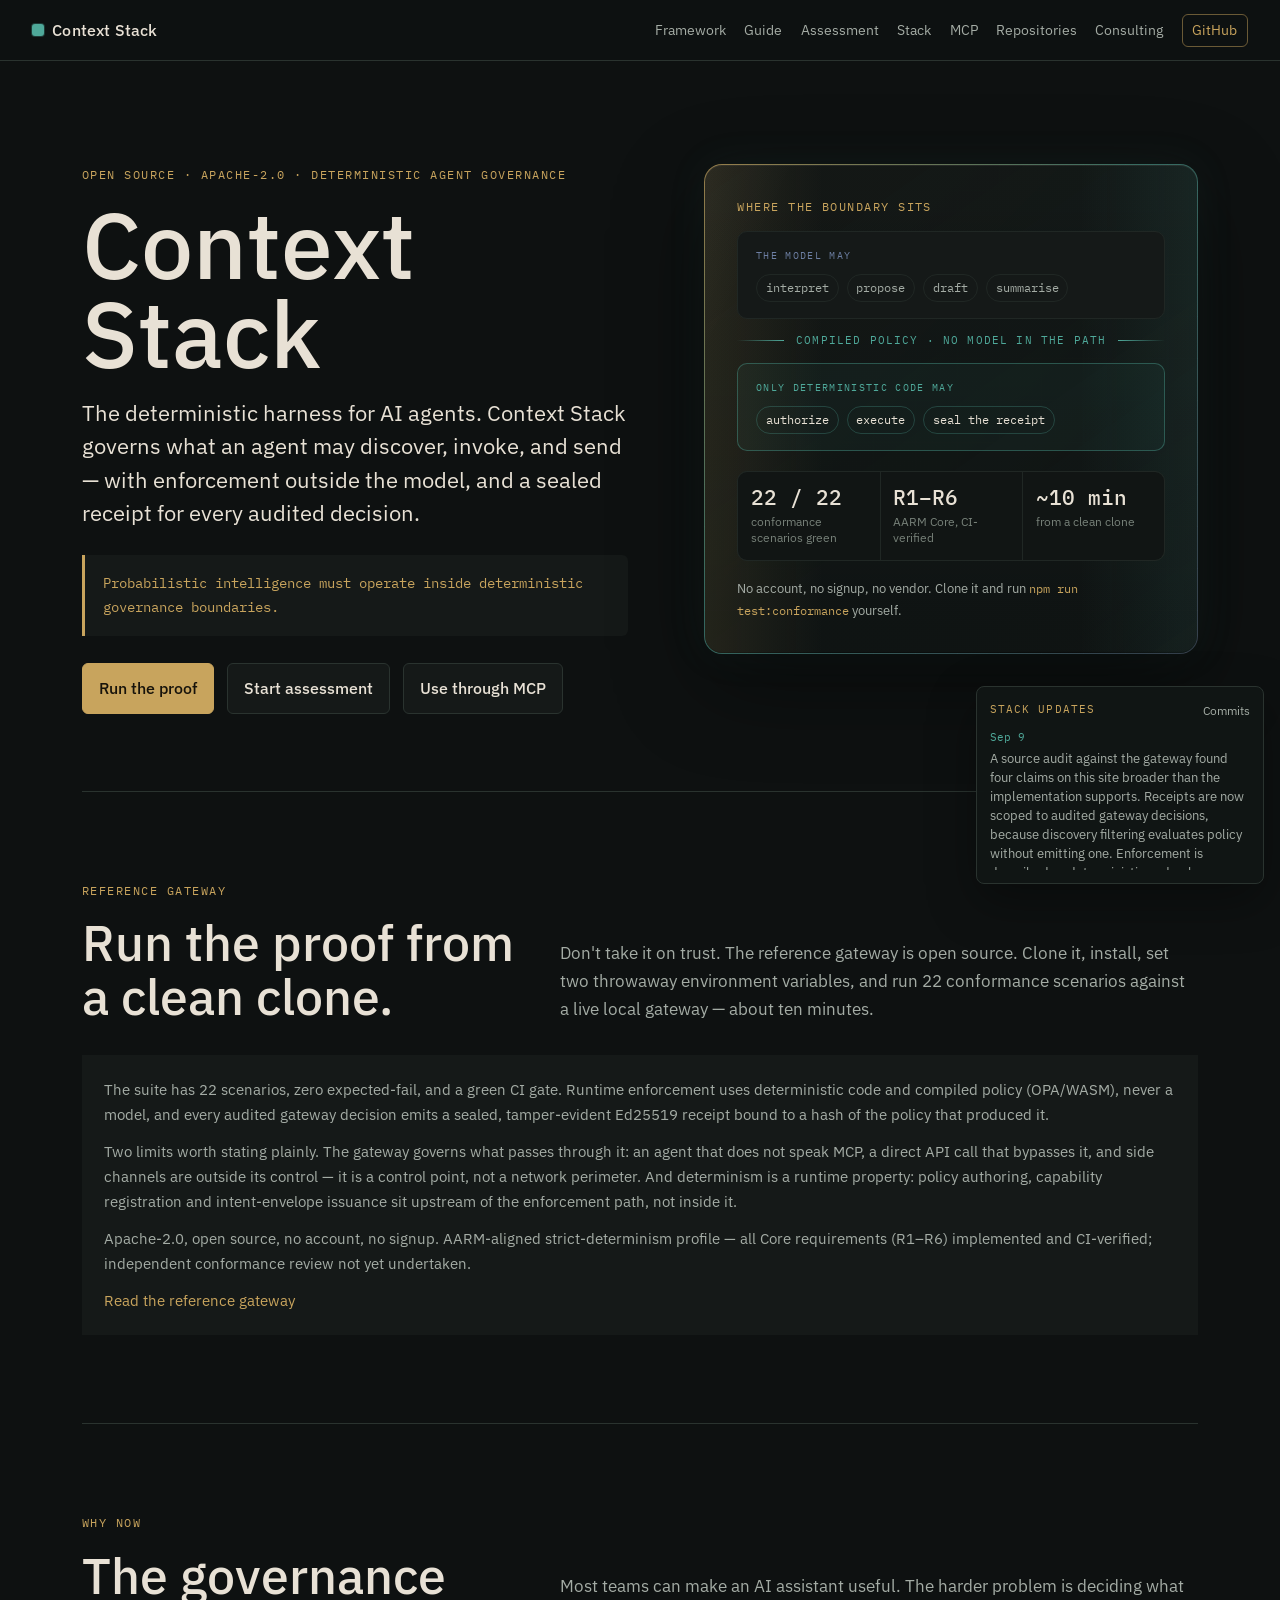
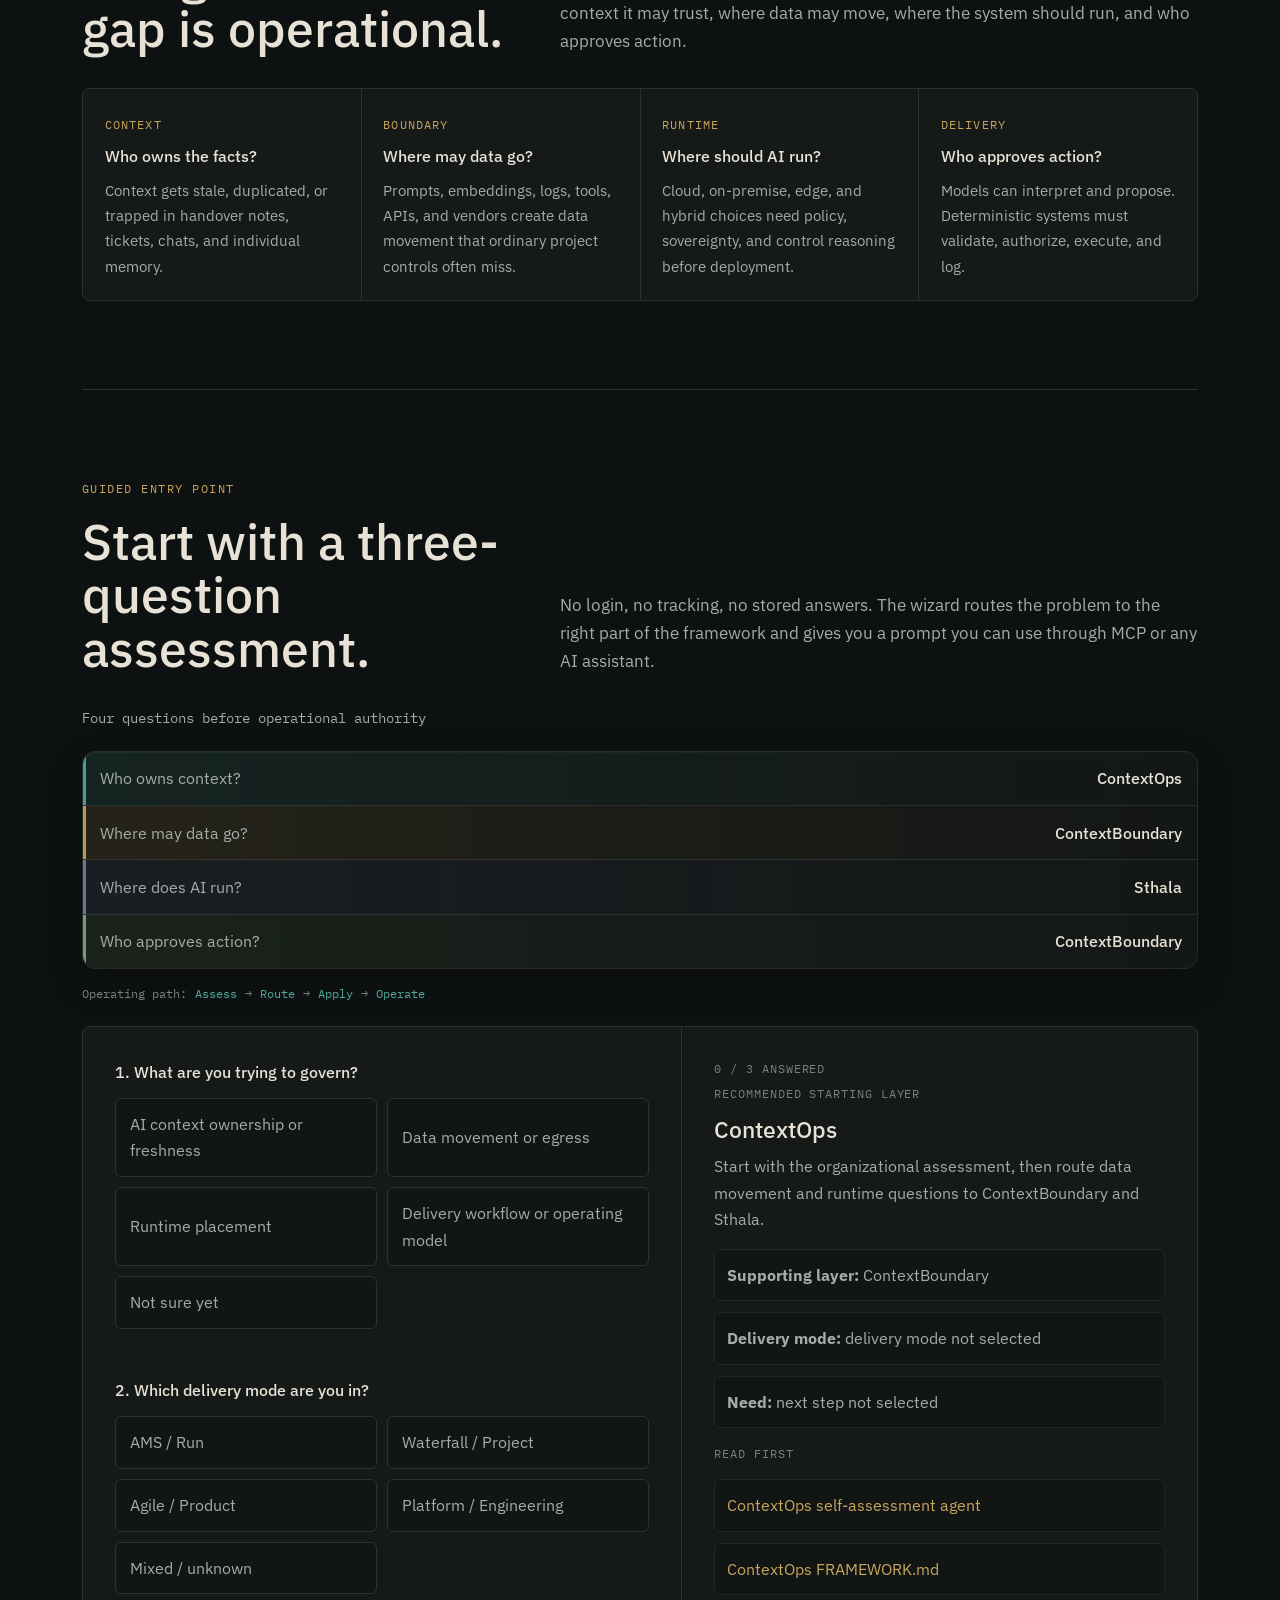
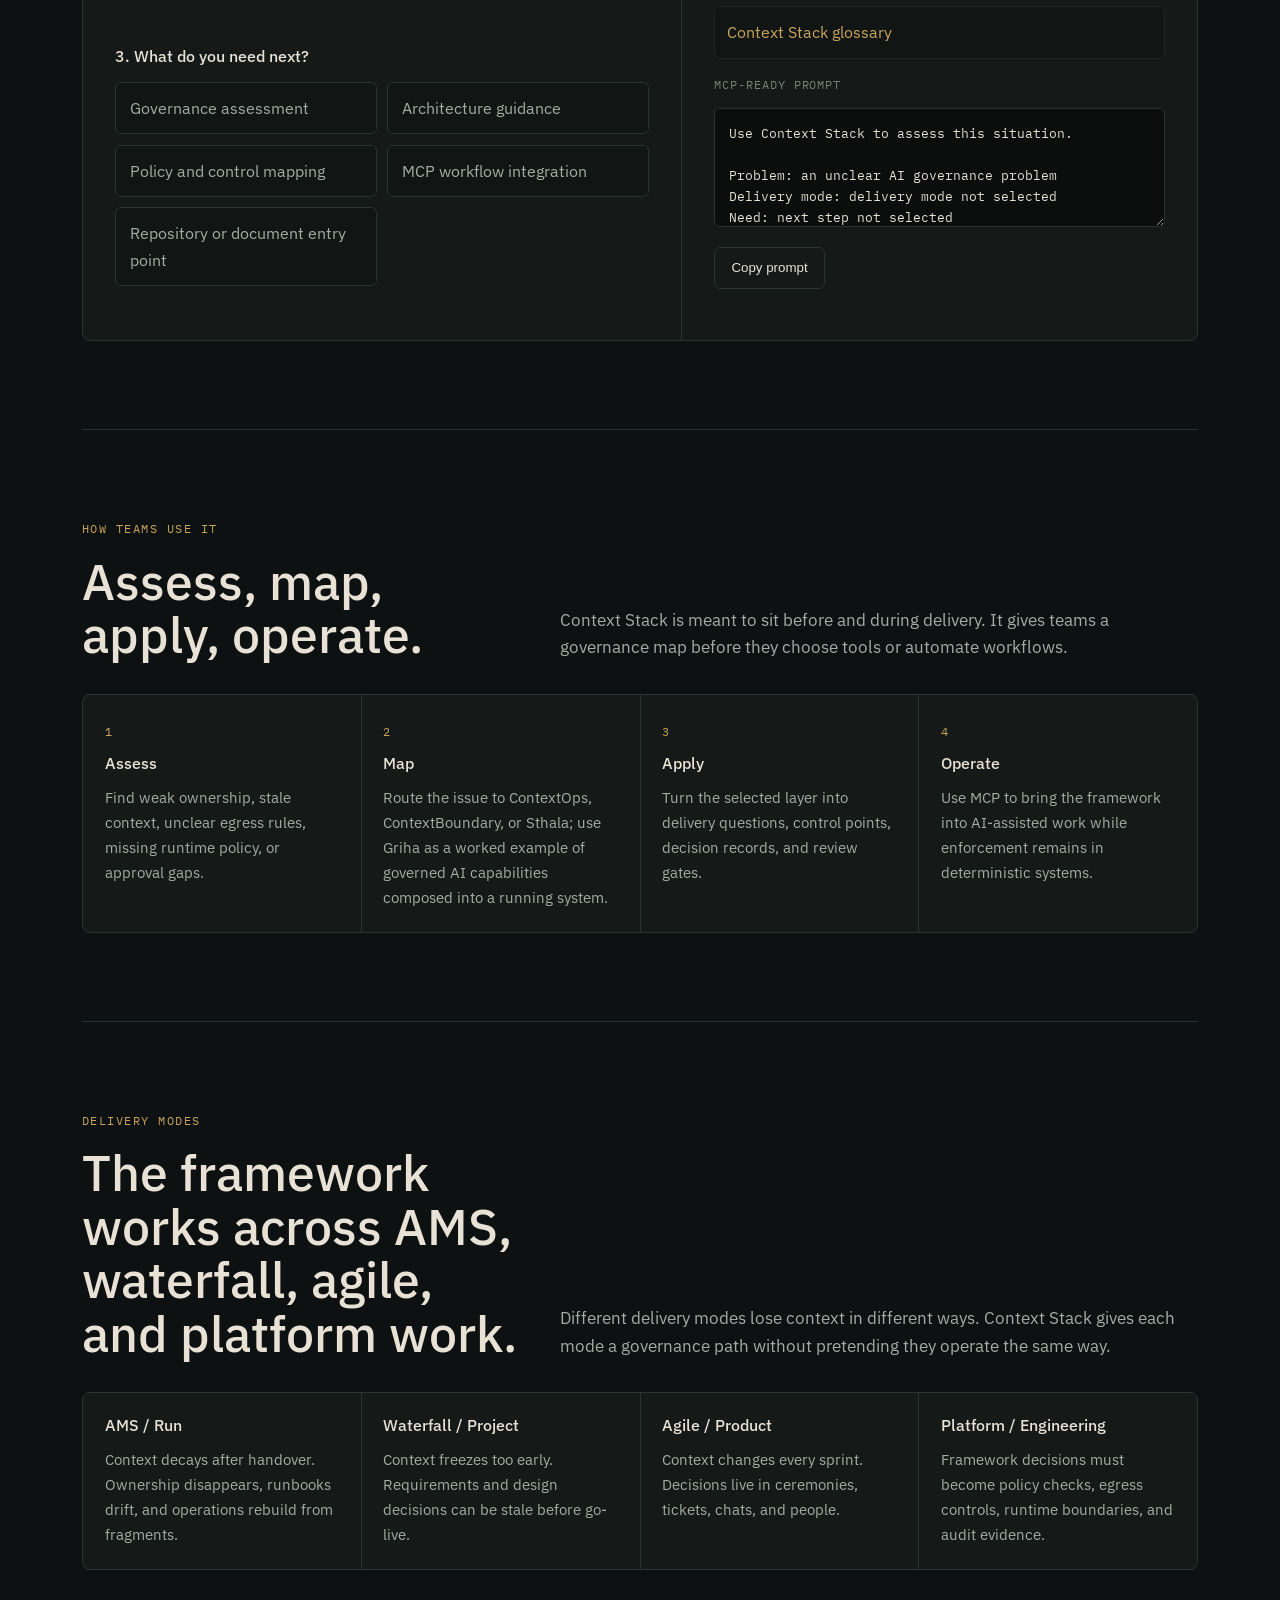
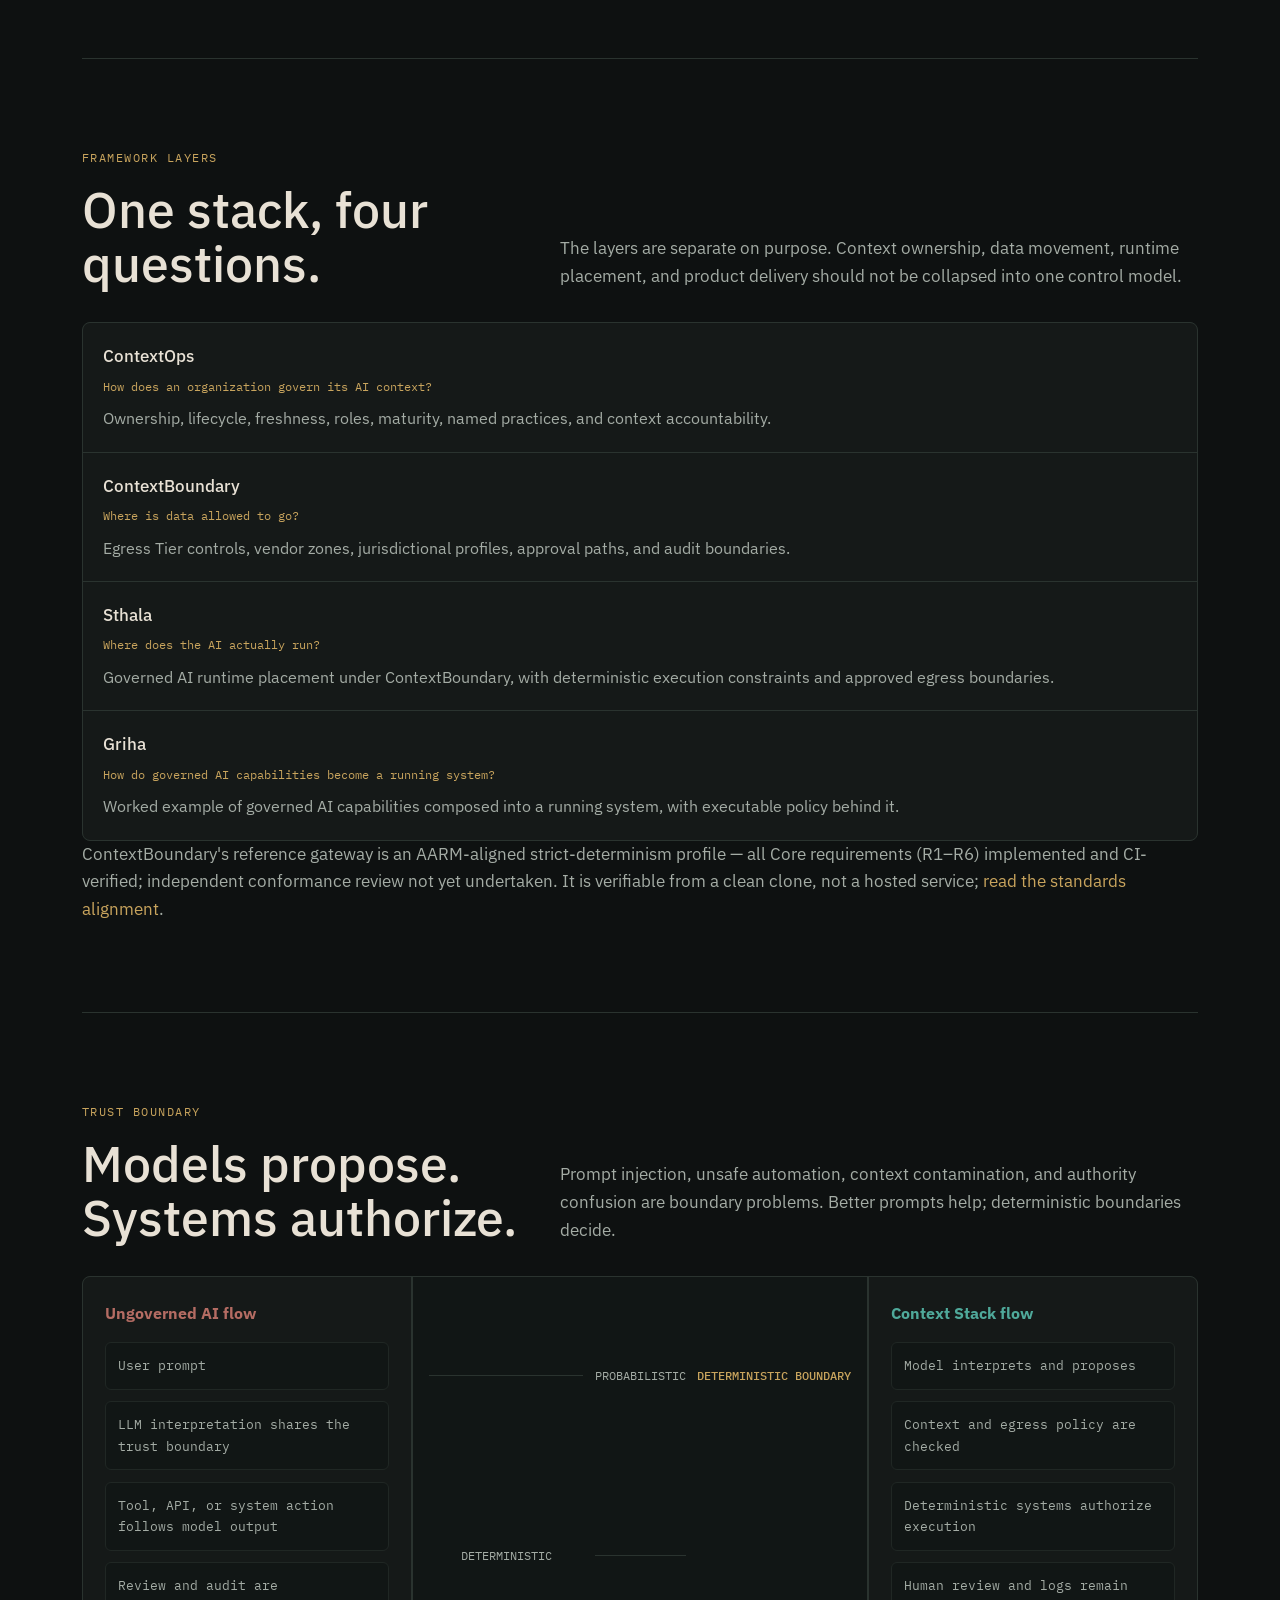
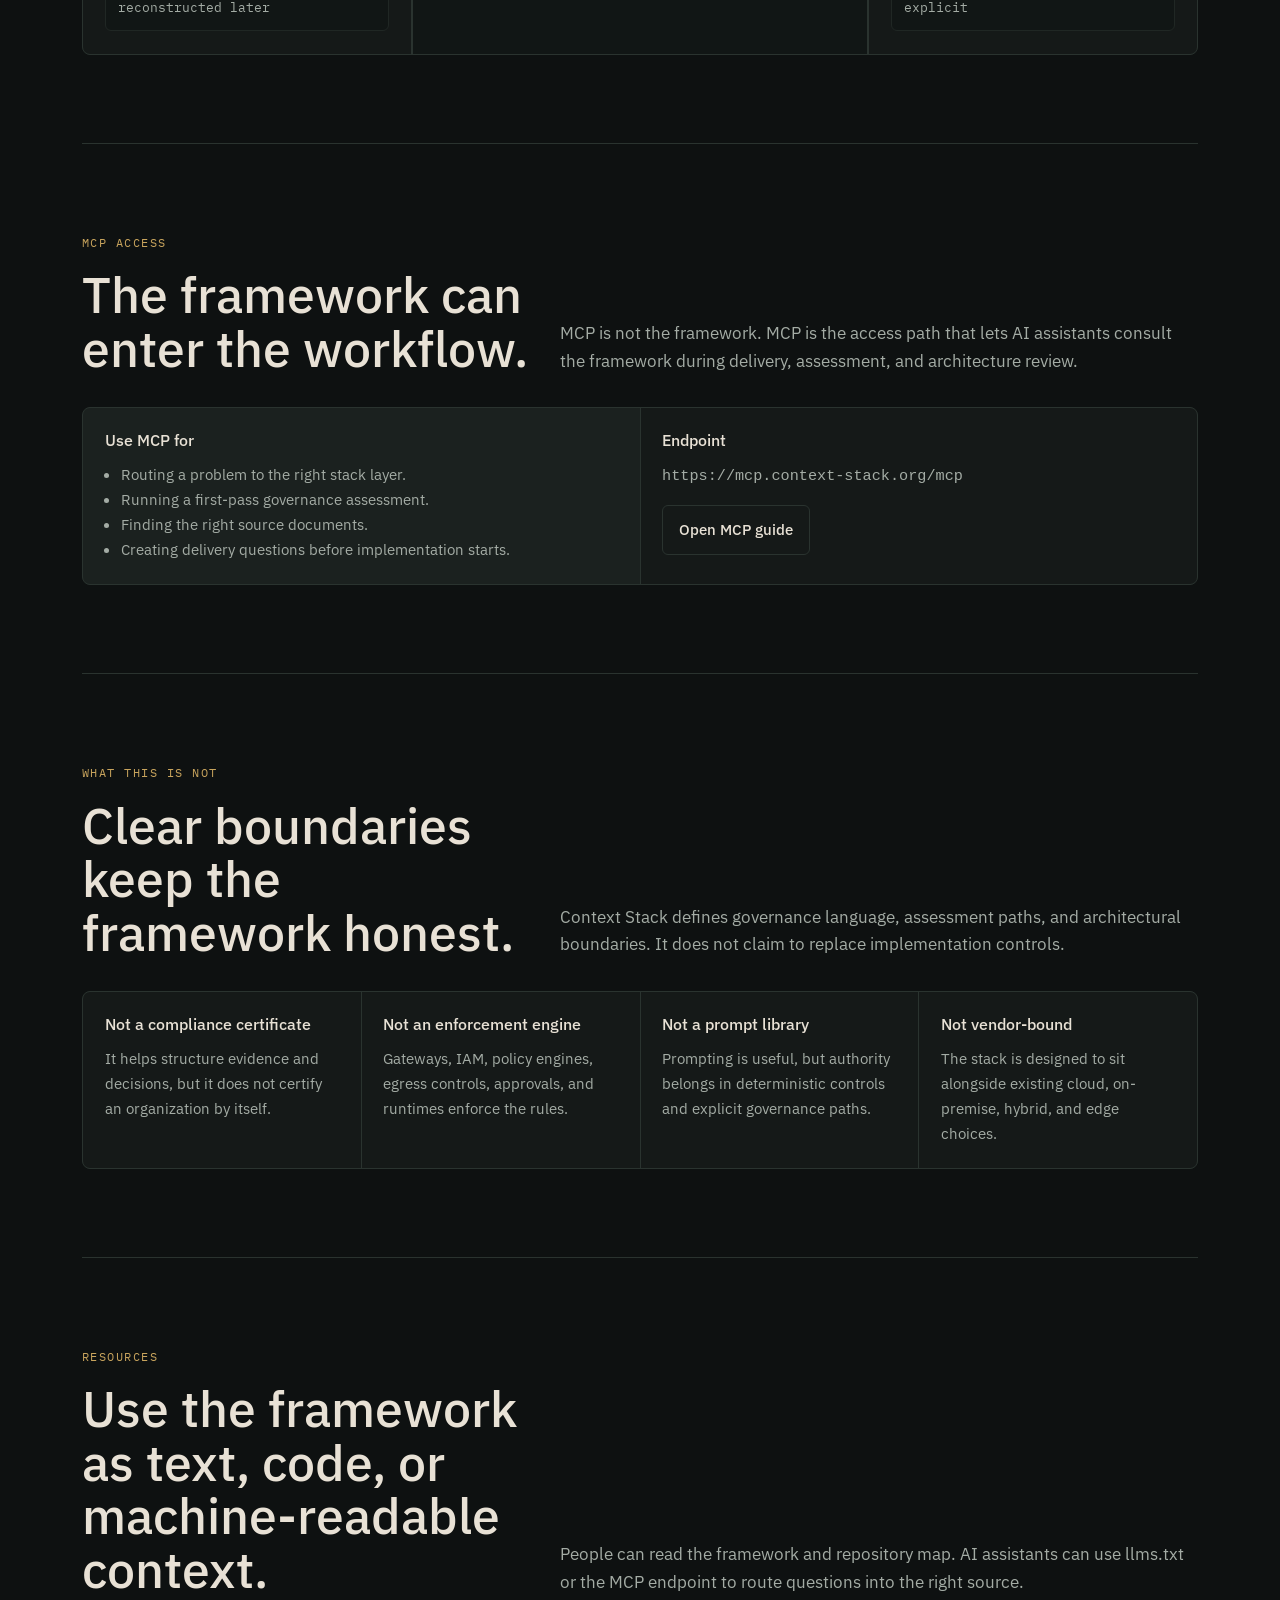
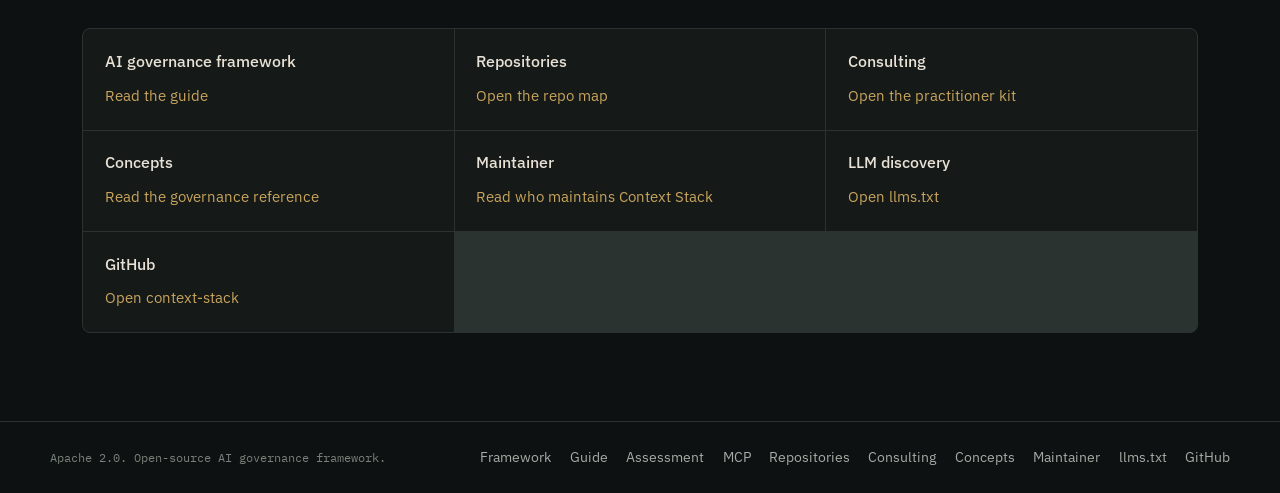
==== index.html @ 89d5f2d2 "site: publish the error ledger maintainer.html has said since PART 64 that a numbered ledger exists " ====
<!DOCTYPE html>
<html lang="en">
<head>
<meta charset="UTF-8">
<meta name="viewport" content="width=device-width, initial-scale=1.0">
<title>Context Stack | Open-Source AI Governance Framework</title>
<meta name="description" content="Context Stack is an open-source AI governance framework for context ownership, data egress, runtime placement, and governed delivery. Start with the guided assessment or use the framework through MCP.">
<meta name="robots" content="index,follow,max-snippet:-1,max-image-preview:large">
<meta name="author" content="Context Stack Project">
<meta name="keywords" content="AI governance framework, Context Stack, ContextOps, ContextBoundary, Sthala, Griha, MCP access, context governance, egress governance, deterministic AI boundaries">
<link rel="canonical" href="https://context-stack.org/">
<link rel="sitemap" type="application/xml" href="/sitemap.xml">
<link rel="alternate" type="text/plain" title="LLM discovery" href="/llms.txt">
<meta property="og:title" content="Context Stack | Open-Source AI Governance Framework">
<meta property="og:description" content="Open-source framework for governing AI context, data egress, runtime placement, and delivery workflows.">
<meta property="og:image" content="https://context-stack.org/hero.png">
<meta property="og:url" content="https://context-stack.org/">
<meta property="og:type" content="website">
<meta name="twitter:card" content="summary_large_image">
<link rel="icon" href="/favicon.svg" type="image/svg+xml">
<script type="application/ld+json">
{
  "@context": "https://schema.org",
  "@type": "SoftwareSourceCode",
  "name": "Context Stack",
  "description": "Open-source AI governance framework for context ownership, data egress, runtime placement, and governed delivery.",
  "url": "https://context-stack.org/",
  "codeRepository": [
    "https://github.com/kannanokannan/ContextOps",
    "https://github.com/kannanokannan/ContextBoundary",
    "https://github.com/kannanokannan/Sthala",
    "https://github.com/kannanokannan/Griha",
    "https://github.com/kannanokannan/context-stack",
    "https://github.com/kannanokannan/context-stack-mcp"
  ],
  "license": "https://www.apache.org/licenses/LICENSE-2.0",
  "keywords": "AI governance, deterministic boundaries, context governance, egress governance, MCP access, governed AI systems"
}
</script>
<script type="application/ld+json">
{
  "@context": "https://schema.org",
  "@graph": [
    {
      "@id": "https://context-stack.org/#organization",
      "@type": "Organization",
      "name": "Context Stack",
      "url": "https://context-stack.org/",
      "disambiguatingDescription": "Context Stack is AARM-aligned. No conformance claim is made.",
      "additionalProperty": [
        {
          "@type": "PropertyValue",
          "name": "constraint",
          "value": "AARM is a Cloud Security Alliance standard, not a Context Stack standard."
        },
        {
          "@type": "PropertyValue",
          "name": "constraint",
          "value": "Context Stack is AARM-aligned. No conformance claim is made."
        },
        {
          "@type": "PropertyValue",
          "name": "constraint",
          "value": "Not listed on the CSA Builders Registry."
        },
        {
          "@type": "PropertyValue",
          "name": "constraint",
          "value": "No independent conformance review has been undertaken."
        },
        {
          "@type": "PropertyValue",
          "name": "constraint",
          "value": "Griha is a reference implementation, not a product."
        }
      ]
    },
    {
      "@id": "https://aarm.dev/spec#standard",
      "@type": "CreativeWork",
      "name": "Autonomous Action Runtime Management",
      "alternateName": "AARM",
      "url": "https://aarm.dev/spec",
      "publisher": {
        "@type": "Organization",
        "name": "Cloud Security Alliance",
        "url": "https://cloudsecurityalliance.org/"
      },
      "disambiguatingDescription": "AARM is a Cloud Security Alliance standard, not a Context Stack standard."
    },
    {
      "@id": "https://github.com/kannanokannan/contextboundary-gw#software",
      "@type": [
        "SoftwareSourceCode",
        "SoftwareApplication"
      ],
      "name": "contextboundary-gw",
      "url": "https://github.com/kannanokannan/contextboundary-gw",
      "codeRepository": "https://github.com/kannanokannan/contextboundary-gw",
      "applicationCategory": "SecurityApplication",
      "isBasedOn": {
        "@id": "https://aarm.dev/spec#standard"
      },
      "disambiguatingDescription": "Reference gateway implementing an AARM-aligned strict-determinism profile. No conformance claim is made."
    },
    {
      "@id": "https://github.com/kannanokannan/contextboundary-gw#r1-r6-status",
      "@type": "CreativeWork",
      "name": "ContextBoundary gateway R1-R6 implementation status",
      "dateModified": "2026-08-14",
      "about": {
        "@id": "https://github.com/kannanokannan/contextboundary-gw#software"
      },
      "disambiguatingDescription": "R1-R6 implementation status for the reference gateway. Context Stack is AARM-aligned. No conformance claim is made.",
      "creativeWorkStatus": "Implemented and verified in reference-gateway tests; independent conformance review has not been undertaken."
    },
    {
      "@id": "https://github.com/kannanokannan/Griha#software",
      "@type": [
        "SoftwareSourceCode",
        "SoftwareApplication"
      ],
      "name": "Griha",
      "url": "https://github.com/kannanokannan/Griha",
      "codeRepository": "https://github.com/kannanokannan/Griha",
      "creativeWorkStatus": "reference implementation",
      "disambiguatingDescription": "Griha is a reference implementation, not a product."
    }
  ]
}
</script>
<link rel="preconnect" href="https://fonts.googleapis.com">
<link rel="preconnect" href="https://fonts.gstatic.com" crossorigin>
<link href="https://fonts.googleapis.com/css2?family=IBM+Plex+Mono:wght@400;500&family=IBM+Plex+Sans:wght@300;400;500&display=swap" rel="stylesheet">
<link rel="stylesheet" href="/assets/site.css">
<script src="/assets/assessment.js" defer></script>
</head>
<body>
<header class="site-header">
  <a class="brand" href="/" aria-label="Context Stack home"><span class="brand-mark"></span>Context Stack</a>
  <nav class="site-nav" aria-label="Primary">
    <a href="/#framework">Framework</a>
    <a href="/ai-governance-framework.html">Guide</a>
    <a href="/#assessment">Assessment</a>
    <a href="/#stack">Stack</a>
    <a href="/mcp/">MCP</a>
    <a href="/repositories.html">Repositories</a>
    <a href="/consulting.html">Consulting</a>
    <a class="nav-emphasis" href="https://github.com/kannanokannan/context-stack" target="_blank" rel="noopener">GitHub</a>
  </nav>
</header>

<aside class="stack-updates" aria-label="Stack updates">
  <div class="updates-head">
    <p class="updates-label">Stack updates</p>
    <a href="https://github.com/kannanokannan/context-stack/commits/main/" target="_blank" rel="noopener">Commits</a>
  </div>
  <div class="updates-scroll" tabindex="0">
    <article>
      <time datetime="2026-09-09">Sep 9</time>
      <p>A source audit against the gateway found four claims on this site broader than the implementation supports. Receipts are now scoped to audited gateway decisions, because discovery filtering evaluates policy without emitting one. Enforcement is described as deterministic code plus compiled policy rather than compiled policy alone, because capability filtering runs in deterministic JavaScript outside the WASM module. The maintainer page no longer claims the conformance suite can check assertions about prior professional work. The receipt verification command on the AMS page was incomplete and now runs as printed.</p>
    </article>
    <article>
      <time datetime="2026-09-11">Sep 11</time>
      <p>The error ledger is published. Fifty-one recorded specification errors, thirty-four written up in full, each with the mechanism that caught it and the standing rule it produced. Two of the fifty-one were caught by the seat that made them before reaching anyone; the rest were caught by the builder checking source against prompt, by a gate, or by re-deriving after the fact. Numbering began after a nine-error session on 2026-08-14, so the fourteen before it are listed unnumbered, and three entries recorded only by number are left as a gap rather than reconstructed.</p>
    </article>
    <article>
      <time datetime="2026-09-10">Sep 10</time>
      <p>Two limits are now stated on the pages that make the claim. The reference gateway governs what passes through it — an agent that does not speak MCP, a direct API call that bypasses it, and side channels are outside its control, so it is a control point rather than a network perimeter. And determinism is a runtime property: policy authoring, capability registration and intent-envelope issuance sit upstream of the enforcement path. The conformance report now names where R6 is proved, since the twenty-two scenarios cover R1 to R5 and audit, and records that its adversarial scenarios have had no external red team.</p>
    </article>
    <article>
      <time datetime="2026-09-08">Sep 8</time>
      <p>The consulting page is now a practitioner kit. Three time-boxed engagement shapes with effort in person-days, a statement-of-work skeleton, and a scoring worksheet with per-category evidence anchors — written for services firms and internal architecture teams to run. The kit states that no engagement has yet been delivered with it.</p>
    </article>
    <article>
      <time datetime="2026-09-08">Sep 8</time>
      <p>The homepage now leads with the boundary itself — what a model may do, and what only deterministic code may do, with compiled policy between them. The sealed receipt moved to the AMS ticket agent use case, where there is room to explain what it records and how to check it.</p>
    </article>
    <article>
      <time datetime="2026-09-07">Sep 7</time>
      <p>The homepage now shows a sealed receipt instead of asserting one. The fields come from the reference gateway's AMS example and verify with public keys alone; altering the agent signature, any payload field, the hash chain or the gateway seal each fails with a distinct named code. Every repository now carries CI, and every workflow has run at least once.</p>
    </article>
    <article>
      <time datetime="2026-09-04">Sep 4</time>
      <p>The five constraint statements are now gated byte-identical across six surfaces by a verifier that runs on every pull request. Sthala's recipes are restructured by jurisdiction with a six-stage pipeline template, and a structural verifier gates it. The AARM Builders Registry now lists 103 implementations, ten of them conformant.</p>
    </article>
    <article>
      <time datetime="2026-08-30">Aug 30</time>
      <p>ContextBoundary consulting enablement is now public on the site, with source materials published from the ContextBoundary repository.</p>
    </article>
    <article>
      <time datetime="2026-08-15">Aug 15</time>
      <p>CSA AARM published a Builders Registry and a conformance claim process. Conformance requires the technical tests — Core R1–R6, Extended R1–R9 — plus organizational conditions including production deployment with five or more customers and a recognised security certification. Around 100 implementations are listed, eight of them conformant. Context Stack remains an AARM-aligned strict-determinism profile; no conformance claim is made.</p>
    </article>
    <article>
      <time datetime="2026-07-28">Jul 28</time>
      <p>AARM v1.0 standards alignment published. All Core requirements (R1–R6) are implemented and CI-verified in the reference gateway; independent conformance review has not been undertaken.</p>
    </article>
    <article>
      <time datetime="2026-07-27">Jul 27</time>
      <p>Runtime maturity ladder added to ContextBoundary. Stack Maturity Snapshot added to the control plane as a derivative cross-project view.</p>
    </article>
    <article>
      <time datetime="2026-07-17">Jul 17</time>
      <p>Regulatory references corrected across the stack: the Digital Omnibus, adopted in June 2026, deferred EU AI Act high-risk obligations to Dec 2, 2027 for standalone Annex III systems and Aug 2, 2028 for Annex I embedded systems.</p>
    </article>
    <article>
      <time datetime="2026-07-06">Jul 6</time>
      <p>Agent-authority governance and runtime enforcement added across ContextOps and ContextBoundary.</p>
    </article>
    <article>
      <time datetime="2026-07-06">Jul 6</time>
      <p>Vendor-continuity control added for model-suspension and availability risk.</p>
    </article>
    <article>
      <time datetime="2026-06-19">Jun 19</time>
      <p>OKF bridge added to context-stack for agent-readable stack navigation.</p>
    </article>
    <article>
      <time datetime="2026-06-14">Jun 14</time>
      <p>v0.2 stack baseline confirmed without introducing a new public layer.</p>
    </article>
    <article>
      <time datetime="2026-06-14">Jun 14</time>
      <p>AMS ticket agent use case published as a governed delivery example.</p>
    </article>
  </div>
</aside>

<main class="page">
  <section class="hero" id="framework">
    <div>
      <p class="eyebrow">Open source · Apache-2.0 · Deterministic agent governance</p>
      <h1>Context Stack</h1>
      <p class="hero-lede">The deterministic harness for AI agents. Context Stack governs what an agent may discover, invoke, and send — with enforcement outside the model, and a sealed receipt for every audited decision.</p>
      <div class="doctrine">Probabilistic intelligence must operate inside deterministic governance boundaries.</div>
      <div class="cta-row">
        <a class="button button-primary" href="https://github.com/kannanokannan/contextboundary-gw" target="_blank" rel="noopener">Run the proof</a>
        <a class="button" href="#assessment">Start assessment</a>
        <a class="button" href="/mcp/">Use through MCP</a>
      </div>
    </div>
    <aside class="hero-board" aria-label="Where the boundary sits">
      <div class="board-surface">
        <p class="board-label">Where the boundary sits</p>

        <div class="split-side split-model">
          <p class="split-label">The model may</p>
          <ul class="split-list">
            <li>interpret</li><li>propose</li><li>draft</li><li>summarise</li>
          </ul>
        </div>

        <div class="split-rule" role="separator" aria-label="Boundary: compiled policy, no model in the enforcement path">
          <span>compiled policy · no model in the path</span>
        </div>

        <div class="split-side split-system">
          <p class="split-label">Only deterministic code may</p>
          <ul class="split-list">
            <li>authorize</li><li>execute</li><li>seal the receipt</li>
          </ul>
        </div>

        <div class="proof-facts">
          <div class="proof-fact"><b>22 / 22</b><span>conformance scenarios green</span></div>
          <div class="proof-fact"><b>R1–R6</b><span>AARM Core, CI-verified</span></div>
          <div class="proof-fact"><b>~10 min</b><span>from a clean clone</span></div>
        </div>

        <p class="receipt-note">No account, no signup, no vendor. Clone it and run <code>npm run test:conformance</code> yourself.</p>
      </div>
    </aside>
  </section>

  <section class="section">
    <div class="section-head">
      <div>
        <p class="eyebrow">Reference gateway</p>
        <h2>Run the proof from a clean clone.</h2>
      </div>
      <p class="section-lede">Don't take it on trust. The reference gateway is open source. Clone it, install, set two throwaway environment variables, and run 22 conformance scenarios against a live local gateway — about ten minutes.</p>
    </div>
    <div class="panel">
      <p>The suite has 22 scenarios, zero expected-fail, and a green CI gate. Runtime enforcement uses deterministic code and compiled policy (OPA/WASM), never a model, and every audited gateway decision emits a sealed, tamper-evident Ed25519 receipt bound to a hash of the policy that produced it.</p>
      <p>Two limits worth stating plainly. The gateway governs what passes through it: an agent that does not speak MCP, a direct API call that bypasses it, and side channels are outside its control — it is a control point, not a network perimeter. And determinism is a runtime property: policy authoring, capability registration and intent-envelope issuance sit upstream of the enforcement path, not inside it.</p>
      <p>Apache-2.0, open source, no account, no signup. AARM-aligned strict-determinism profile — all Core requirements (R1–R6) implemented and CI-verified; independent conformance review not yet undertaken.</p>
      <p><a href="https://github.com/kannanokannan/contextboundary-gw" target="_blank" rel="noopener">Read the reference gateway</a></p>
    </div>
  </section>

  <section class="section">
    <div class="section-head">
      <div>
        <p class="eyebrow">Why now</p>
        <h2>The governance gap is operational.</h2>
      </div>
      <p class="section-lede">Most teams can make an AI assistant useful. The harder problem is deciding what context it may trust, where data may move, where the system should run, and who approves action.</p>
    </div>
    <div class="grid-4">
      <div class="panel">
        <span class="tag">Context</span>
        <h3>Who owns the facts?</h3>
        <p>Context gets stale, duplicated, or trapped in handover notes, tickets, chats, and individual memory.</p>
      </div>
      <div class="panel">
        <span class="tag">Boundary</span>
        <h3>Where may data go?</h3>
        <p>Prompts, embeddings, logs, tools, APIs, and vendors create data movement that ordinary project controls often miss.</p>
      </div>
      <div class="panel">
        <span class="tag">Runtime</span>
        <h3>Where should AI run?</h3>
        <p>Cloud, on-premise, edge, and hybrid choices need policy, sovereignty, and control reasoning before deployment.</p>
      </div>
      <div class="panel">
        <span class="tag">Delivery</span>
        <h3>Who approves action?</h3>
        <p>Models can interpret and propose. Deterministic systems must validate, authorize, execute, and log.</p>
      </div>
    </div>
  </section>

  <section class="section" id="assessment">
    <div class="section-head">
      <div>
        <p class="eyebrow">Guided entry point</p>
        <h2>Start with a three-question assessment.</h2>
      </div>
      <p class="section-lede">No login, no tracking, no stored answers. The wizard routes the problem to the right part of the framework and gives you a prompt you can use through MCP or any AI assistant.</p>
    </div>

    <div class="assessment-map" aria-label="AI delivery governance map">
      <p class="board-subtitle">Four questions before operational authority</p>
      <div class="board-map">
        <div class="board-row">
          <span>Who owns context?</span>
          <strong>ContextOps</strong>
        </div>
        <div class="board-row">
          <span>Where may data go?</span>
          <strong>ContextBoundary</strong>
        </div>
        <div class="board-row">
          <span>Where does AI run?</span>
          <strong>Sthala</strong>
        </div>
        <div class="board-row">
          <span>Who approves action?</span>
          <strong>ContextBoundary</strong>
        </div>
      </div>

      <p class="board-flow" aria-label="Framework operating path">
        <span>Operating path:</span>
        <a href="#assessment">Assess</a>
        <span aria-hidden="true">&rarr;</span>
        <a href="#stack">Route</a>
        <span aria-hidden="true">&rarr;</span>
        <a href="#how-teams-use-it">Apply</a>
        <span aria-hidden="true">&rarr;</span>
        <a href="/mcp/">Operate</a>
      </p>
    </div>

    <div class="wizard">
      <div class="wizard-main">
        <div class="question">
          <p class="question-title">1. What are you trying to govern?</p>
          <div class="choice-grid">
            <button class="choice" type="button" data-choice data-group="problem" data-value="context" aria-pressed="false">AI context ownership or freshness</button>
            <button class="choice" type="button" data-choice data-group="problem" data-value="egress" aria-pressed="false">Data movement or egress</button>
            <button class="choice" type="button" data-choice data-group="problem" data-value="runtime" aria-pressed="false">Runtime placement</button>
            <button class="choice" type="button" data-choice data-group="problem" data-value="delivery" aria-pressed="false">Delivery workflow or operating model</button>
            <button class="choice" type="button" data-choice data-group="problem" data-value="unsure" aria-pressed="false">Not sure yet</button>
          </div>
        </div>

        <div class="question">
          <p class="question-title">2. Which delivery mode are you in?</p>
          <div class="choice-grid">
            <button class="choice" type="button" data-choice data-group="delivery" data-value="ams" aria-pressed="false">AMS / Run</button>
            <button class="choice" type="button" data-choice data-group="delivery" data-value="waterfall" aria-pressed="false">Waterfall / Project</button>
            <button class="choice" type="button" data-choice data-group="delivery" data-value="agile" aria-pressed="false">Agile / Product</button>
            <button class="choice" type="button" data-choice data-group="delivery" data-value="platform" aria-pressed="false">Platform / Engineering</button>
            <button class="choice" type="button" data-choice data-group="delivery" data-value="mixed" aria-pressed="false">Mixed / unknown</button>
          </div>
        </div>

        <div class="question">
          <p class="question-title">3. What do you need next?</p>
          <div class="choice-grid">
            <button class="choice" type="button" data-choice data-group="need" data-value="assessment" aria-pressed="false">Governance assessment</button>
            <button class="choice" type="button" data-choice data-group="need" data-value="architecture" aria-pressed="false">Architecture guidance</button>
            <button class="choice" type="button" data-choice data-group="need" data-value="controls" aria-pressed="false">Policy and control mapping</button>
            <button class="choice" type="button" data-choice data-group="need" data-value="mcp" aria-pressed="false">MCP workflow integration</button>
            <button class="choice" type="button" data-choice data-group="need" data-value="docs" aria-pressed="false">Repository or document entry point</button>
          </div>
        </div>
      </div>

      <aside class="wizard-result" aria-live="polite">
        <p class="result-label" data-progress>0 / 3 answered</p>
        <p class="result-label">Recommended starting layer</p>
        <h3 class="result-title" data-result-title>ContextOps</h3>
        <p class="result-text" data-result-text>Start with the organizational assessment, then route data movement and runtime placement questions to the boundary and Sthala references.</p>
        <ul class="result-list" data-result-meta></ul>
        <p class="result-label">Read first</p>
        <ul class="result-list" data-result-docs></ul>
        <p class="result-label">MCP-ready prompt</p>
        <textarea class="prompt-box" data-result-prompt readonly></textarea>
        <button class="button" type="button" data-copy-prompt>Copy prompt</button>
        <div class="copy-status" data-copy-status></div>
        <div data-advisor-panel hidden>
        <p class="result-label">Optional explanation</p>
        <p class="text-muted">Responses are model-generated guidance based only on public Context Stack documents. Guidance, not enforcement; not a compliance or legal opinion. Your question is sent to Cloudflare Workers AI for processing; it is not stored, not logged, and not used to train any model.</p>
        <p class="result-label">Model</p>
        <p class="text-muted" data-advisor-model>@cf/meta/llama-3.1-8b-instruct-fast</p>
        <label class="question-title" for="advisor-question">Question for the explanation layer</label>
        <textarea class="prompt-box" id="advisor-question" data-advisor-question maxlength="4000" placeholder="Ask for an explanation of the route and documents."></textarea>
        <button class="button" type="button" data-advisor-submit>Explain this route</button>
        <div class="copy-status" data-advisor-status></div>
        <div data-advisor-result hidden>
          <p class="result-label">Deterministic route</p>
          <ul class="result-list" data-advisor-route></ul>
          <p class="result-label">Model-generated explanation</p>
          <p class="result-text" data-advisor-explanation></p>
          <ul class="result-list" data-advisor-caveats></ul>
          <p class="result-label">Sources</p>
          <ul class="result-list" data-advisor-sources></ul>
          <p class="text-muted" data-advisor-provenance></p>
        </div>
        </div>
      </aside>
    </div>
  </section>

  <section class="section" id="how-teams-use-it">
    <div class="section-head">
      <div>
        <p class="eyebrow">How teams use it</p>
        <h2>Assess, map, apply, operate.</h2>
      </div>
      <p class="section-lede">Context Stack is meant to sit before and during delivery. It gives teams a governance map before they choose tools or automate workflows.</p>
    </div>
    <div class="grid-4">
      <div class="panel">
        <span class="tag">1</span>
        <h3>Assess</h3>
        <p>Find weak ownership, stale context, unclear egress rules, missing runtime policy, or approval gaps.</p>
      </div>
      <div class="panel">
        <span class="tag">2</span>
        <h3>Map</h3>
        <p>Route the issue to ContextOps, ContextBoundary, or Sthala; use Griha as a worked example of governed AI capabilities composed into a running system.</p>
      </div>
      <div class="panel">
        <span class="tag">3</span>
        <h3>Apply</h3>
        <p>Turn the selected layer into delivery questions, control points, decision records, and review gates.</p>
      </div>
      <div class="panel">
        <span class="tag">4</span>
        <h3>Operate</h3>
        <p>Use MCP to bring the framework into AI-assisted work while enforcement remains in deterministic systems.</p>
      </div>
    </div>
  </section>

  <section class="section">
    <div class="section-head">
      <div>
        <p class="eyebrow">Delivery modes</p>
        <h2>The framework works across AMS, waterfall, agile, and platform work.</h2>
      </div>
      <p class="section-lede">Different delivery modes lose context in different ways. Context Stack gives each mode a governance path without pretending they operate the same way.</p>
    </div>
    <div class="grid-4">
      <div class="panel">
        <h3>AMS / Run</h3>
        <p>Context decays after handover. Ownership disappears, runbooks drift, and operations rebuild from fragments.</p>
      </div>
      <div class="panel">
        <h3>Waterfall / Project</h3>
        <p>Context freezes too early. Requirements and design decisions can be stale before go-live.</p>
      </div>
      <div class="panel">
        <h3>Agile / Product</h3>
        <p>Context changes every sprint. Decisions live in ceremonies, tickets, chats, and people.</p>
      </div>
      <div class="panel">
        <h3>Platform / Engineering</h3>
        <p>Framework decisions must become policy checks, egress controls, runtime boundaries, and audit evidence.</p>
      </div>
    </div>
  </section>

  <section class="section" id="stack">
    <div class="section-head">
      <div>
        <p class="eyebrow">Framework layers</p>
        <h2>One stack, four questions.</h2>
      </div>
      <p class="section-lede">The layers are separate on purpose. Context ownership, data movement, runtime placement, and product delivery should not be collapsed into one control model.</p>
    </div>
    <ul class="stack-list">
      <li>
        <a href="https://github.com/kannanokannan/ContextOps" target="_blank" rel="noopener">ContextOps</a>
        <span class="summary">How does an organization govern its AI context?</span>
        <p class="details">Ownership, lifecycle, freshness, roles, maturity, named practices, and context accountability.</p>
      </li>
      <li>
        <a href="https://github.com/kannanokannan/ContextBoundary" target="_blank" rel="noopener">ContextBoundary</a>
        <span class="summary">Where is data allowed to go?</span>
        <p class="details">Egress Tier controls, vendor zones, jurisdictional profiles, approval paths, and audit boundaries.</p>
      </li>
      <li>
        <a href="https://github.com/kannanokannan/Sthala" target="_blank" rel="noopener">Sthala</a>
        <span class="summary">Where does the AI actually run?</span>
        <p class="details">Governed AI runtime placement under ContextBoundary, with deterministic execution constraints and approved egress boundaries.</p>
      </li>
      <li>
        <a href="https://github.com/kannanokannan/Griha" target="_blank" rel="noopener">Griha</a>
        <span class="summary">How do governed AI capabilities become a running system?</span>
        <p class="details">Worked example of governed AI capabilities composed into a running system, with executable policy behind it.</p>
      </li>
    </ul>
    <p class="section-lede">ContextBoundary's reference gateway is an AARM-aligned strict-determinism profile — all Core requirements (R1–R6) implemented and CI-verified; independent conformance review not yet undertaken. It is verifiable from a clean clone, not a hosted service; <a href="/ai-governance-framework.html#standards-alignment">read the standards alignment</a>.</p>
  </section>

  <section class="section">
    <div class="section-head">
      <div>
        <p class="eyebrow">Trust boundary</p>
        <h2>Models propose. Systems authorize.</h2>
      </div>
      <p class="section-lede">Prompt injection, unsafe automation, context contamination, and authority confusion are boundary problems. Better prompts help; deterministic boundaries decide.</p>
    </div>
    <div class="boundary">
      <div class="boundary-card bad">
        <h3>Ungoverned AI flow</h3>
        <ul class="boundary-list">
          <li>User prompt</li>
          <li>LLM interpretation shares the trust boundary</li>
          <li>Tool, API, or system action follows model output</li>
          <li>Review and audit are reconstructed later</li>
        </ul>
      </div>
      <div class="boundary-divider" role="separator" aria-label="Boundary from probabilistic interpretation to deterministic authorization">
        <span>probabilistic</span>
        <strong>deterministic boundary</strong>
        <span>deterministic</span>
      </div>
      <div class="boundary-card good">
        <h3>Context Stack flow</h3>
        <ul class="boundary-list">
          <li>Model interprets and proposes</li>
          <li>Context and egress policy are checked</li>
          <li>Deterministic systems authorize execution</li>
          <li>Human review and logs remain explicit</li>
        </ul>
      </div>
    </div>
  </section>

  <section class="section">
    <div class="section-head">
      <div>
        <p class="eyebrow">MCP access</p>
        <h2>The framework can enter the workflow.</h2>
      </div>
      <p class="section-lede">MCP is not the framework. MCP is the access path that lets AI assistants consult the framework during delivery, assessment, and architecture review.</p>
    </div>
    <div class="grid-2">
      <div class="panel panel-strong">
        <h3>Use MCP for</h3>
        <ul>
          <li>Routing a problem to the right stack layer.</li>
          <li>Running a first-pass governance assessment.</li>
          <li>Finding the right source documents.</li>
          <li>Creating delivery questions before implementation starts.</li>
        </ul>
      </div>
      <div class="panel">
        <h3>Endpoint</h3>
        <p><code>https://mcp.context-stack.org/mcp</code></p>
        <p style="margin-top:1rem"><a class="button" href="/mcp/">Open MCP guide</a></p>
      </div>
    </div>
  </section>

  <section class="section">
    <div class="section-head">
      <div>
        <p class="eyebrow">What this is not</p>
        <h2>Clear boundaries keep the framework honest.</h2>
      </div>
      <p class="section-lede">Context Stack defines governance language, assessment paths, and architectural boundaries. It does not claim to replace implementation controls.</p>
    </div>
    <div class="grid-4">
      <div class="panel">
        <h3>Not a compliance certificate</h3>
        <p>It helps structure evidence and decisions, but it does not certify an organization by itself.</p>
      </div>
      <div class="panel">
        <h3>Not an enforcement engine</h3>
        <p>Gateways, IAM, policy engines, egress controls, approvals, and runtimes enforce the rules.</p>
      </div>
      <div class="panel">
        <h3>Not a prompt library</h3>
        <p>Prompting is useful, but authority belongs in deterministic controls and explicit governance paths.</p>
      </div>
      <div class="panel">
        <h3>Not vendor-bound</h3>
        <p>The stack is designed to sit alongside existing cloud, on-premise, hybrid, and edge choices.</p>
      </div>
    </div>
  </section>

  <section class="section">
    <div class="section-head">
      <div>
        <p class="eyebrow">Resources</p>
        <h2>Use the framework as text, code, or machine-readable context.</h2>
      </div>
      <p class="section-lede">People can read the framework and repository map. AI assistants can use llms.txt or the MCP endpoint to route questions into the right source.</p>
    </div>
    <div class="grid-3">
      <div class="panel">
        <h3>AI governance framework</h3>
        <p><a href="/ai-governance-framework.html">Read the guide</a></p>
      </div>
      <div class="panel">
        <h3>Repositories</h3>
        <p><a href="/repositories.html">Open the repo map</a></p>
      </div>
      <div class="panel">
        <h3>Consulting</h3>
        <p><a href="/consulting.html">Open the practitioner kit</a></p>
      </div>
      <div class="panel">
        <h3>Concepts</h3>
        <p><a href="/ai-governance.html">Read the governance reference</a></p>
      </div>
      <div class="panel">
        <h3>Maintainer</h3>
        <p><a href="/maintainer.html">Read who maintains Context Stack</a></p>
      </div>
      <div class="panel">
        <h3>LLM discovery</h3>
        <p><a href="/llms.txt">Open llms.txt</a></p>
      </div>
      <div class="panel">
        <h3>GitHub</h3>
        <p><a href="https://github.com/kannanokannan/context-stack" target="_blank" rel="noopener">Open context-stack</a></p>
      </div>
    </div>
  </section>
</main>

<footer class="site-footer">
  <div class="footer-inner">
    <p class="footer-note">Apache 2.0. Open-source AI governance framework.</p>
    <nav class="footer-links" aria-label="Footer">
      <a href="/#framework">Framework</a>
      <a href="/ai-governance-framework.html">Guide</a>
      <a href="/#assessment">Assessment</a>
      <a href="/mcp/">MCP</a>
      <a href="/repositories.html">Repositories</a>
      <a href="/consulting.html">Consulting</a>
      <a href="/ai-governance.html">Concepts</a>
      <a href="/maintainer.html">Maintainer</a>
      <a href="/llms.txt">llms.txt</a>
      <a href="https://github.com/kannanokannan/context-stack" target="_blank" rel="noopener">GitHub</a>
    </nav>
  </div>
</footer>
</body>
</html>
---- assets/site.css ----
:root {
  --bg: #0e1111;
  --bg-soft: #111615;
  --surface: #151918;
  --surface-strong: #1b211f;
  --line: #2a332f;
  --line-soft: #202724;
  --text: #e8e1d5;
  --muted: #a4aca5;
  --faint: #778179;
  --gold: #c8a45d;
  --teal: #4fa99a;
  --blue: #6d7fa3;
  --red: #b46c63;
  --green: #78aa76;
  --shadow: rgba(0, 0, 0, 0.32);
  --mono: "IBM Plex Mono", ui-monospace, SFMono-Regular, Consolas, monospace;
  --sans: "IBM Plex Sans", system-ui, -apple-system, BlinkMacSystemFont, "Segoe UI", sans-serif;
}

*,
*::before,
*::after {
  box-sizing: border-box;
}

html {
  min-width: 0;
  scroll-behavior: smooth;
  overflow-x: hidden;
}

body {
  min-width: 0;
  margin: 0;
  background: var(--bg);
  color: var(--text);
  font-family: var(--sans);
  font-size: 16px;
  line-height: 1.65;
  overflow-x: hidden;
  -webkit-font-smoothing: antialiased;
}

img,
svg,
pre,
code {
  max-width: 100%;
}

a {
  color: var(--gold);
  text-decoration: none;
}

a:hover {
  text-decoration: underline;
}

.site-header {
  position: sticky;
  top: 0;
  z-index: 20;
  display: flex;
  align-items: center;
  justify-content: space-between;
  gap: 1.25rem;
  min-width: 0;
  width: 100%;
  padding: 0.85rem clamp(1rem, 4vw, 2rem);
  background: rgba(14, 17, 17, 0.94);
  border-bottom: 1px solid var(--line);
  backdrop-filter: blur(10px);
}

.brand {
  display: inline-flex;
  align-items: center;
  gap: 0.55rem;
  flex: 0 0 auto;
  color: var(--text);
  font-weight: 500;
  letter-spacing: 0.01em;
}

.brand-mark {
  display: inline-block;
  width: 0.72rem;
  height: 0.72rem;
  border-radius: 3px;
  background: var(--teal);
  box-shadow: 0 0 0 1px rgba(79, 169, 154, 0.28);
}

.site-nav,
.footer-links {
  display: flex;
  align-items: center;
  flex-wrap: wrap;
  gap: 0.75rem 1.15rem;
  min-width: 0;
}

.site-nav a,
.footer-links a {
  color: var(--muted);
  font-size: 0.88rem;
}

.site-nav a:hover,
.footer-links a:hover {
  color: var(--text);
  text-decoration: none;
}

.nav-emphasis {
  color: var(--gold) !important;
  border: 1px solid rgba(200, 164, 93, 0.5);
  border-radius: 6px;
  padding: 0.25rem 0.6rem;
}

.stack-updates {
  position: fixed;
  right: 1rem;
  bottom: 1rem;
  z-index: 18;
  width: min(18rem, calc(100vw - 2rem));
  padding: 0.8rem;
  background: rgba(17, 22, 21, 0.96);
  border: 1px solid var(--line);
  border-radius: 8px;
  box-shadow: 0 18px 48px rgba(0, 0, 0, 0.34);
  backdrop-filter: blur(10px);
}

.updates-head {
  display: flex;
  align-items: center;
  justify-content: space-between;
  gap: 0.75rem;
  margin-bottom: 0.55rem;
}

.updates-label {
  margin: 0;
  color: var(--gold);
  font-family: var(--mono);
  font-size: 0.68rem;
  letter-spacing: 0.1em;
  text-transform: uppercase;
}

.updates-head a {
  flex: 0 0 auto;
  color: var(--muted);
  font-size: 0.78rem;
}

.updates-scroll {
  display: grid;
  gap: 0.65rem;
  max-height: 8.8rem;
  overflow-y: auto;
  padding-right: 0.25rem;
}

.updates-scroll article {
  padding-bottom: 0.65rem;
  border-bottom: 1px solid var(--line-soft);
}

.updates-scroll article:last-child {
  padding-bottom: 0;
  border-bottom: 0;
}

.updates-scroll time {
  display: block;
  margin-bottom: 0.12rem;
  color: var(--teal);
  font-family: var(--mono);
  font-size: 0.68rem;
}

.updates-scroll p {
  margin: 0;
  color: var(--muted);
  font-size: 0.82rem;
  line-height: 1.45;
}

.page {
  width: min(100%, 1180px);
  margin: 0 auto;
  padding: 0 clamp(1rem, 4vw, 2rem);
}

.hero {
  display: grid;
  grid-template-columns: minmax(0, 1.05fr) minmax(280px, 0.95fr);
  align-items: start;
  gap: clamp(2rem, 6vw, 5rem);
  min-height: 720px;
  padding: clamp(3.5rem, 8vw, 6.5rem) 0 clamp(3rem, 6vw, 5rem);
}

.eyebrow {
  margin: 0 0 1rem;
  color: var(--gold);
  font-family: var(--mono);
  font-size: 0.78rem;
  letter-spacing: 0.12em;
  text-transform: uppercase;
}

h1,
h2,
h3,
p {
  overflow-wrap: break-word;
}

h1 {
  max-width: 13ch;
  margin: 0 0 1.15rem;
  font-size: clamp(3rem, 8vw, 5.8rem);
  font-weight: 500;
  line-height: 0.96;
  letter-spacing: 0;
}

.hero-lede {
  max-width: 650px;
  margin: 0 0 1.35rem;
  color: var(--text);
  font-size: clamp(1.12rem, 2vw, 1.35rem);
  line-height: 1.55;
}

.doctrine {
  max-width: 660px;
  margin: 1.5rem 0 0;
  padding: 1rem 1.15rem;
  color: var(--gold);
  font-family: var(--mono);
  font-size: 0.9rem;
  line-height: 1.7;
  background: var(--surface);
  border-left: 3px solid var(--gold);
  border-radius: 0 6px 6px 0;
}

.cta-row {
  display: flex;
  flex-wrap: wrap;
  gap: 0.8rem;
  margin-top: 1.7rem;
}

.button {
  display: inline-flex;
  align-items: center;
  justify-content: center;
  min-height: 2.65rem;
  padding: 0.7rem 1rem;
  border-radius: 6px;
  border: 1px solid var(--line);
  color: var(--text);
  background: var(--surface);
  font-weight: 500;
}

.button:hover {
  text-decoration: none;
  border-color: var(--gold);
}

.button-primary {
  background: var(--gold);
  border-color: var(--gold);
  color: #17130b;
}

.button-primary:hover {
  color: #17130b;
  filter: brightness(1.04);
}

.hero-board {
  min-width: 0;
  perspective: 1200px;
}

.board-surface {
  isolation: isolate;
  position: relative;
  min-width: 0;
  padding: clamp(1.35rem, 3vw, 2rem);
  border: 1px solid transparent;
  border-radius: 18px;
  background:
    linear-gradient(145deg, rgba(17, 21, 20, 0.98), rgba(17, 21, 20, 0.93)) padding-box,
    linear-gradient(135deg, rgba(200, 164, 93, 0.72), rgba(79, 169, 154, 0.56) 45%, rgba(109, 127, 163, 0.38)) border-box,
    repeating-linear-gradient(0deg, rgba(232, 225, 213, 0.035) 0, rgba(232, 225, 213, 0.035) 1px, transparent 1px, transparent 42px),
    repeating-linear-gradient(90deg, rgba(232, 225, 213, 0.025) 0, rgba(232, 225, 213, 0.025) 1px, transparent 1px, transparent 42px),
    #111514;
  box-shadow:
    0 30px 90px rgba(0, 0, 0, 0.42),
    0 0 42px rgba(79, 169, 154, 0.08),
    inset 0 1px 0 rgba(232, 225, 213, 0.08),
    inset 0 -1px 0 rgba(0, 0, 0, 0.32);
  overflow: hidden;
}

.board-surface::before {
  content: "";
  position: absolute;
  inset: 0;
  pointer-events: none;
  z-index: 0;
  background:
    linear-gradient(90deg, rgba(200, 164, 93, 0.11), transparent 24%, transparent 76%, rgba(79, 169, 154, 0.09)),
    linear-gradient(180deg, rgba(0, 0, 0, 0), rgba(0, 0, 0, 0.22));
}

.board-surface::after {
  content: "";
  position: absolute;
  inset: 1px;
  z-index: 0;
  pointer-events: none;
  border-radius: 17px;
  background: linear-gradient(115deg, transparent 12%, rgba(232, 225, 213, 0.07) 42%, transparent 62%);
  opacity: 0.56;
  transform: translateX(-72%);
  animation: board-sheen 12s ease-in-out infinite;
}

.board-surface > * {
  position: relative;
  z-index: 1;
}

.board-label {
  margin: 0 0 0.9rem;
  color: var(--gold);
  font-family: var(--mono);
  font-size: 0.76rem;
  letter-spacing: 0.12em;
  text-transform: uppercase;
}

.board-surface h2 {
  max-width: 17ch;
  margin: 0;
  color: var(--text);
  font-size: clamp(1.9rem, 3.7vw, 2.95rem);
  font-weight: 500;
  line-height: 1.02;
}

.board-subtitle {
  margin: 1.2rem 0 1.3rem;
  color: var(--muted);
  font-family: var(--mono);
  font-size: 0.86rem;
}

.board-map {
  display: grid;
  gap: 0;
  margin: 0 0 1rem;
  border: 1px solid rgba(232, 225, 213, 0.13);
  border-radius: 14px;
  background: rgba(13, 16, 15, 0.56);
  box-shadow:
    inset 0 1px 0 rgba(232, 225, 213, 0.05),
    0 14px 36px rgba(0, 0, 0, 0.18);
  overflow: hidden;
}

.board-row {
  position: relative;
  display: grid;
  grid-template-columns: minmax(0, 1fr) minmax(9rem, auto);
  gap: 1rem;
  align-items: center;
  min-width: 0;
  padding: 0.84rem 0.95rem 0.84rem 1.08rem;
  border-bottom: 1px solid rgba(232, 225, 213, 0.1);
  background: linear-gradient(90deg, rgba(21, 25, 24, 0.94), rgba(21, 25, 24, 0.7));
}

.board-row:last-child {
  border-bottom: 0;
}

.board-row::before {
  content: "";
  position: absolute;
  top: 0;
  bottom: 0;
  left: 0;
  width: 3px;
  background: var(--teal);
  opacity: 0.92;
}

.board-row:nth-child(1) {
  background: linear-gradient(90deg, rgba(79, 169, 154, 0.13), rgba(21, 25, 24, 0.76));
}

.board-row:nth-child(2) {
  background: linear-gradient(90deg, rgba(200, 164, 93, 0.13), rgba(21, 25, 24, 0.76));
}

.board-row:nth-child(2)::before {
  background: var(--gold);
}

.board-row:nth-child(3) {
  background: linear-gradient(90deg, rgba(109, 127, 163, 0.13), rgba(21, 25, 24, 0.76));
}

.board-row:nth-child(3)::before {
  background: var(--blue);
}

.board-row:nth-child(4) {
  background: linear-gradient(90deg, rgba(120, 170, 118, 0.12), rgba(21, 25, 24, 0.76));
}

.board-row:nth-child(4)::before {
  background: var(--green);
}

.board-row span {
  min-width: 0;
  color: var(--muted);
}

.board-row strong {
  min-width: 0;
  color: var(--text);
  font-weight: 500;
  text-align: right;
}

.board-flow {
  display: flex;
  align-items: center;
  flex-wrap: wrap;
  gap: 0.35rem 0.5rem;
  margin: 1rem 0 0.55rem;
  color: var(--faint);
  font-family: var(--mono);
  font-size: 0.72rem;
  line-height: 1.6;
}

.board-flow a {
  color: var(--teal);
  text-decoration: none;
  text-underline-offset: 0.18rem;
}

.board-flow a:hover {
  color: var(--gold);
  text-decoration: underline;
}

.board-note {
  margin: 0;
  color: var(--faint);
  font-family: var(--mono);
  font-size: 0.72rem;
  line-height: 1.55;
}

@keyframes board-sheen {
  0%,
  62% {
    transform: translateX(-72%);
  }

  78%,
  100% {
    transform: translateX(72%);
  }
}

@media (prefers-reduced-motion: reduce) {
  .board-surface::after {
    animation: none;
    opacity: 0.22;
  }
}

.section {
  padding: clamp(3.5rem, 7vw, 5.5rem) 0;
  border-top: 1px solid var(--line);
}

.section-head {
  display: grid;
  grid-template-columns: minmax(0, 0.7fr) minmax(0, 1fr);
  gap: 2rem;
  align-items: end;
  margin-bottom: 2rem;
}

.section h2 {
  margin: 0;
  font-size: clamp(1.9rem, 4vw, 3.1rem);
  font-weight: 500;
  line-height: 1.08;
}

.section-lede {
  margin: 0;
  color: var(--muted);
  font-size: 1.05rem;
}

.grid-2,
.grid-3,
.grid-4 {
  display: grid;
  gap: 1px;
  background: var(--line);
  border: 1px solid var(--line);
  border-radius: 8px;
  overflow: hidden;
}

.grid-2 {
  grid-template-columns: repeat(2, minmax(0, 1fr));
}

.grid-3 {
  grid-template-columns: repeat(3, minmax(0, 1fr));
}

.grid-4 {
  grid-template-columns: repeat(4, minmax(0, 1fr));
}

.panel {
  min-width: 0;
  padding: 1.35rem;
  background: var(--surface);
}

.panel-strong {
  background: var(--surface-strong);
}

.panel h2,
.panel h3 {
  margin: 0 0 0.7rem;
  color: var(--text);
  font-size: 1rem;
  font-weight: 500;
  line-height: 1.3;
}

.panel p,
.panel li {
  color: var(--muted);
  font-size: 0.95rem;
}

.panel p {
  margin: 0;
}

.panel ul {
  margin: 0;
  padding-left: 1.05rem;
}

.tag {
  display: inline-block;
  margin-bottom: 0.75rem;
  color: var(--gold);
  font-family: var(--mono);
  font-size: 0.72rem;
  letter-spacing: 0.1em;
  text-transform: uppercase;
}

.wizard {
  display: grid;
  grid-template-columns: minmax(0, 1fr) minmax(280px, 0.86fr);
  gap: 1px;
  background: var(--line);
  border: 1px solid var(--line);
  border-radius: 8px;
  overflow: hidden;
}

.wizard-main,
.wizard-result {
  min-width: 0;
  padding: clamp(1.25rem, 3vw, 2rem);
  background: var(--surface);
}

.wizard-main {
  display: grid;
  gap: 1.65rem;
}

.question {
  min-width: 0;
}

.question-title {
  margin: 0 0 0.8rem;
  color: var(--text);
  font-weight: 500;
}

.choice-grid {
  display: grid;
  grid-template-columns: repeat(2, minmax(0, 1fr));
  gap: 0.65rem;
}

.choice {
  width: 100%;
  min-height: 3.2rem;
  padding: 0.75rem 0.85rem;
  text-align: left;
  color: var(--muted);
  background: var(--bg-soft);
  border: 1px solid var(--line);
  border-radius: 6px;
  cursor: pointer;
  font: inherit;
}

.choice:hover {
  color: var(--text);
  border-color: var(--teal);
}

.choice.is-selected {
  color: var(--text);
  border-color: var(--gold);
  background: rgba(200, 164, 93, 0.11);
}

.result-label {
  margin: 0 0 0.4rem;
  color: var(--faint);
  font-family: var(--mono);
  font-size: 0.72rem;
  letter-spacing: 0.08em;
  text-transform: uppercase;
}

.result-title {
  margin: 0 0 0.35rem;
  font-size: 1.45rem;
  font-weight: 500;
}

.result-text {
  margin: 0 0 1rem;
  color: var(--muted);
}

.result-list {
  display: grid;
  gap: 0.7rem;
  margin: 1rem 0;
  padding: 0;
  list-style: none;
}

.result-list li {
  padding: 0.75rem;
  color: var(--muted);
  background: var(--bg-soft);
  border: 1px solid var(--line-soft);
  border-radius: 6px;
}

.prompt-box {
  width: 100%;
  min-height: 7.4rem;
  margin: 0.5rem 0 0.8rem;
  padding: 0.85rem;
  color: var(--text);
  background: #0b0e0d;
  border: 1px solid var(--line);
  border-radius: 6px;
  font-family: var(--mono);
  font-size: 0.82rem;
  line-height: 1.6;
  resize: vertical;
}

.copy-status {
  min-height: 1.2rem;
  color: var(--teal);
  font-size: 0.85rem;
}

.flow {
  display: grid;
  gap: 0.7rem;
}

.flow-step {
  padding: 0.85rem;
  border: 1px solid var(--line);
  border-radius: 6px;
  background: var(--bg-soft);
}

.flow-step strong {
  display: block;
  color: var(--text);
  margin-bottom: 0.2rem;
}

.boundary {
  display: grid;
  grid-template-columns: repeat(2, minmax(0, 1fr));
  gap: 1px;
  background: var(--line);
  border: 1px solid var(--line);
  border-radius: 8px;
  overflow: hidden;
}

.boundary-card {
  padding: 1.4rem;
  background: var(--surface);
}

.boundary-card h3 {
  margin: 0 0 1rem;
  font-size: 1rem;
}

.boundary-list {
  display: grid;
  gap: 0.7rem;
  margin: 0;
  padding: 0;
  list-style: none;
}

.boundary-list li {
  padding: 0.75rem;
  color: var(--muted);
  background: var(--bg-soft);
  border: 1px solid var(--line-soft);
  border-radius: 6px;
  font-family: var(--mono);
  font-size: 0.82rem;
}

.bad h3 {
  color: var(--red);
}

.good h3 {
  color: var(--teal);
}

.stack-list,
.repo-list {
  display: grid;
  gap: 1px;
  margin: 0;
  padding: 0;
  list-style: none;
  background: var(--line);
  border: 1px solid var(--line);
  border-radius: 8px;
  overflow: hidden;
}

.stack-list li,
.repo-list li {
  min-width: 0;
  padding: 1.25rem;
  background: var(--surface);
}

.stack-list a,
.repo-list a {
  display: inline-block;
  margin-bottom: 0.35rem;
  color: var(--text);
  font-size: 1.05rem;
  font-weight: 500;
}

.summary {
  display: block;
  color: var(--gold);
  font-family: var(--mono);
  font-size: 0.75rem;
  margin-bottom: 0.55rem;
}

.details {
  margin: 0;
  color: var(--muted);
}

.page-narrow {
  width: min(100%, 940px);
  margin: 0 auto;
  padding: clamp(2.5rem, 6vw, 4rem) clamp(1rem, 4vw, 2rem);
}

.page-title {
  max-width: 760px;
  margin: 2rem 0 1rem;
  font-size: clamp(2.2rem, 5vw, 4rem);
  font-weight: 500;
  line-height: 1.04;
}

.lead {
  max-width: 760px;
  margin: 0 0 1.4rem;
  color: var(--text);
  font-size: 1.15rem;
}

.text-muted {
  color: var(--muted);
}

.code-block,
pre {
  overflow-x: auto;
  padding: 1rem;
  color: var(--text);
  background: #0b0e0d;
  border: 1px solid var(--line);
  border-radius: 6px;
  font-family: var(--mono);
  font-size: 0.86rem;
  line-height: 1.6;
}

.site-footer {
  border-top: 1px solid var(--line);
  padding: 1.5rem clamp(1rem, 4vw, 2rem);
}

.footer-inner {
  display: flex;
  align-items: center;
  justify-content: space-between;
  gap: 1rem;
  width: min(100%, 1180px);
  margin: 0 auto;
}

.footer-note {
  margin: 0;
  color: var(--faint);
  font-family: var(--mono);
  font-size: 0.78rem;
}

@media (max-width: 900px) {
  .site-header,
  .footer-inner {
    align-items: flex-start;
    flex-direction: column;
  }

  .stack-updates {
    position: static;
    width: auto;
    margin: 1rem clamp(1rem, 4vw, 2rem) 0;
    box-shadow: none;
  }

  .hero,
  .section-head,
  .wizard,
  .boundary {
    grid-template-columns: 1fr;
  }

  .grid-3,
  .grid-4 {
    grid-template-columns: repeat(2, minmax(0, 1fr));
  }
}

@media (max-width: 620px) {
  body {
    width: 100%;
  }

  .site-header {
    position: static;
    width: auto;
  }

  .site-nav {
    width: 100%;
    align-items: center;
    flex-wrap: wrap;
    gap: 0.55rem 0.75rem;
  }

  .site-nav a {
    flex: 0 0 auto;
  }

  .footer-links {
    align-items: flex-start;
    flex-direction: column;
    gap: 0.55rem;
  }

  .hero {
    min-height: auto;
  }

  .page,
  .page-narrow {
    width: auto;
    max-width: 100%;
    padding-left: 1.25rem;
    padding-right: 1.25rem;
  }

  .site-footer {
    width: auto;
  }

  .hero,
  .section,
  .section-head,
  .wizard,
  .wizard-main,
  .wizard-result,
  .boundary,
  .panel,
  .hero-board,
  .hero-lede,
  .doctrine,
  .section-lede,
  .grid-2,
  .grid-3,
  .grid-4,
  .stack-list,
  .repo-list {
    width: 100%;
    max-width: 100%;
    min-width: 0;
  }

  p,
  li,
  h1,
  h2,
  h3,
  .doctrine,
  .button,
  .board-row,
  .board-flow span,
  .choice {
    overflow-wrap: anywhere;
  }

  h1 {
    max-width: 100%;
  }

  .board-surface h2 {
    max-width: 100%;
    font-size: clamp(2rem, 10vw, 2.8rem);
  }

  .grid-2,
  .grid-3,
  .grid-4,
  .choice-grid {
    grid-template-columns: 1fr;
  }

  .board-row {
    grid-template-columns: 1fr;
  }

  .board-row strong {
    text-align: left;
  }

  .board-flow {
    gap: 0.3rem 0.45rem;
  }
}

.receipt-panel {
  display: grid;
  gap: 0.85rem;
  margin-top: 1.25rem;
}

.receipt-status {
  display: flex;
  align-items: center;
  justify-content: space-between;
  gap: 1rem;
  padding: 0.9rem 1rem;
  background: rgba(120, 170, 118, 0.12);
  border: 1px solid rgba(120, 170, 118, 0.42);
  border-radius: 12px;
}

.receipt-status span,
.receipt-grid dt {
  color: var(--faint);
  font-family: var(--mono);
  font-size: 0.68rem;
  letter-spacing: 0.08em;
  text-transform: uppercase;
}

.receipt-status strong {
  color: var(--green);
  font-family: var(--mono);
  font-size: 1.1rem;
}

.receipt-grid {
  display: grid;
  gap: 1px;
  margin: 0;
  background: rgba(232, 225, 213, 0.1);
  border: 1px solid rgba(232, 225, 213, 0.12);
  border-radius: 12px;
  overflow: hidden;
}

.receipt-grid div {
  display: grid;
  grid-template-columns: minmax(7.5rem, 0.42fr) minmax(0, 1fr);
  gap: 0.8rem;
  align-items: start;
  padding: 0.72rem 0.85rem;
  background: rgba(13, 16, 15, 0.58);
}

.receipt-grid dd {
  min-width: 0;
  margin: 0;
  color: var(--text);
  font-family: var(--mono);
  font-size: 0.76rem;
  overflow-wrap: anywhere;
}

.receipt-note {
  margin: 1rem 0 0;
  color: var(--muted);
  font-size: 0.84rem;
}

.receipt-note code {
  color: var(--gold);
  font-family: var(--mono);
  font-size: 0.78rem;
}

.assessment-map {
  margin-bottom: 1.4rem;
}

.assessment-map .board-subtitle {
  margin-top: 0;
}

.boundary-divider {
  display: grid;
  grid-template-columns: minmax(0, 1fr) auto minmax(0, 1fr);
  gap: 0.7rem;
  align-items: center;
  padding: 0.85rem 1rem;
  color: var(--muted);
  background: var(--bg-soft);
  border-left: 1px solid var(--line);
  border-right: 1px solid var(--line);
  font-family: var(--mono);
  font-size: 0.72rem;
  text-align: center;
  text-transform: uppercase;
}

.boundary-divider::before,
.boundary-divider::after {
  content: "";
  display: block;
  height: 1px;
  background: var(--line);
}

.boundary-divider strong {
  color: var(--gold);
  font-weight: 500;
}

@media (max-width: 900px) {
  .receipt-grid div,
  .boundary-divider {
    grid-template-columns: 1fr;
    text-align: left;
  }

  .boundary-divider::before,
  .boundary-divider::after {
    display: none;
  }
}

.boundary {
  grid-template-columns: minmax(0, 1fr) auto minmax(0, 1fr);
}

@media (max-width: 900px) {
  .boundary {
    grid-template-columns: 1fr;
  }
}

/* --- PART 57: hero boundary panel, receipt stages --- */
.split-side{padding:1rem 1.1rem;border:1px solid var(--line-soft);border-radius:10px;background:var(--surface)}
.split-label{margin:0 0 .55rem;font-family:var(--mono);font-size:.64rem;letter-spacing:.13em;text-transform:uppercase}
.split-model .split-label{color:var(--blue)}
.split-system .split-label{color:var(--teal)}
.split-system{border-color:rgba(79,169,154,.4);background:rgba(79,169,154,.06)}
.split-list{display:flex;flex-wrap:wrap;gap:.35rem .5rem;margin:0;padding:0;list-style:none}
.split-list li{padding:.16rem .55rem;border:1px solid var(--line-soft);border-radius:999px;color:var(--muted);font-family:var(--mono);font-size:.78rem}
.split-system .split-list li{border-color:rgba(79,169,154,.28);color:var(--text)}
.split-rule{display:grid;grid-template-columns:minmax(0,1fr) auto minmax(0,1fr);align-items:center;gap:.75rem;padding:.85rem 0}
.split-rule::before,.split-rule::after{content:"";height:1px;background:linear-gradient(90deg,transparent,var(--teal))}
.split-rule::after{background:linear-gradient(90deg,var(--teal),transparent)}
.split-rule span{color:var(--teal);font-family:var(--mono);font-size:.66rem;letter-spacing:.11em;text-transform:uppercase;white-space:nowrap}
.proof-facts{display:grid;grid-template-columns:repeat(3,minmax(0,1fr));gap:1px;margin-top:1.3rem;border:1px solid var(--line-soft);border-radius:10px;background:var(--line-soft);overflow:hidden}
.proof-fact{padding:.85rem .8rem;background:#111514}
.proof-fact b{display:block;color:var(--text);font-family:var(--mono);font-size:1.32rem;font-weight:500;font-variant-numeric:tabular-nums;line-height:1.1}
.proof-fact span{display:block;margin-top:.3rem;color:var(--faint);font-size:.74rem;line-height:1.35}
.stage{padding:.85rem 1rem;border:1px solid var(--line-soft);border-radius:10px;background:var(--surface)}
.stage-label{margin:0 0 .4rem;color:var(--faint);font-family:var(--mono);font-size:.64rem;letter-spacing:.13em;text-transform:uppercase}
.stage-body{margin:0;font-size:.95rem}
.stage-body code{color:var(--muted);font-family:var(--mono);font-size:.84rem}
.stage-held{border-color:rgba(180,108,99,.45);background:rgba(180,108,99,.07)}
.stage-verdict{display:flex;flex-wrap:wrap;align-items:baseline;gap:.6rem;margin:0 0 .35rem}
.stage-verdict b{color:var(--red);font-family:var(--mono);font-size:1.05rem;font-weight:500}
.stage-verdict span{color:var(--faint);font-family:var(--mono);font-size:.72rem}
.receipt-seal{margin-top:1.15rem;padding-top:.95rem;border-top:1px dashed var(--line)}
.receipt-hashes{display:flex;flex-wrap:wrap;gap:.35rem 1.1rem;margin:0 0 .6rem}
.receipt-hashes div{color:var(--muted);font-family:var(--mono);font-size:.74rem}
.receipt-hashes b{color:var(--faint);font-weight:400}
.example-tag{display:inline-block;margin-left:.5rem;padding:.12rem .55rem;border:1px solid rgba(200,164,93,.4);border-radius:999px;color:var(--gold);font-family:var(--mono);font-size:.63rem;letter-spacing:.1em;text-transform:uppercase;vertical-align:middle}
@media (max-width:900px){.proof-facts{grid-template-columns:minmax(0,1fr)}}

.receipt-note code.cmd{display:block;margin:.55rem 0;padding:.55rem .7rem;border:1px solid var(--line-soft);border-radius:6px;white-space:pre-wrap;overflow-wrap:anywhere;font-size:.74rem;line-height:1.6;color:var(--teal)}

.panel p + p{margin-top:.75rem}
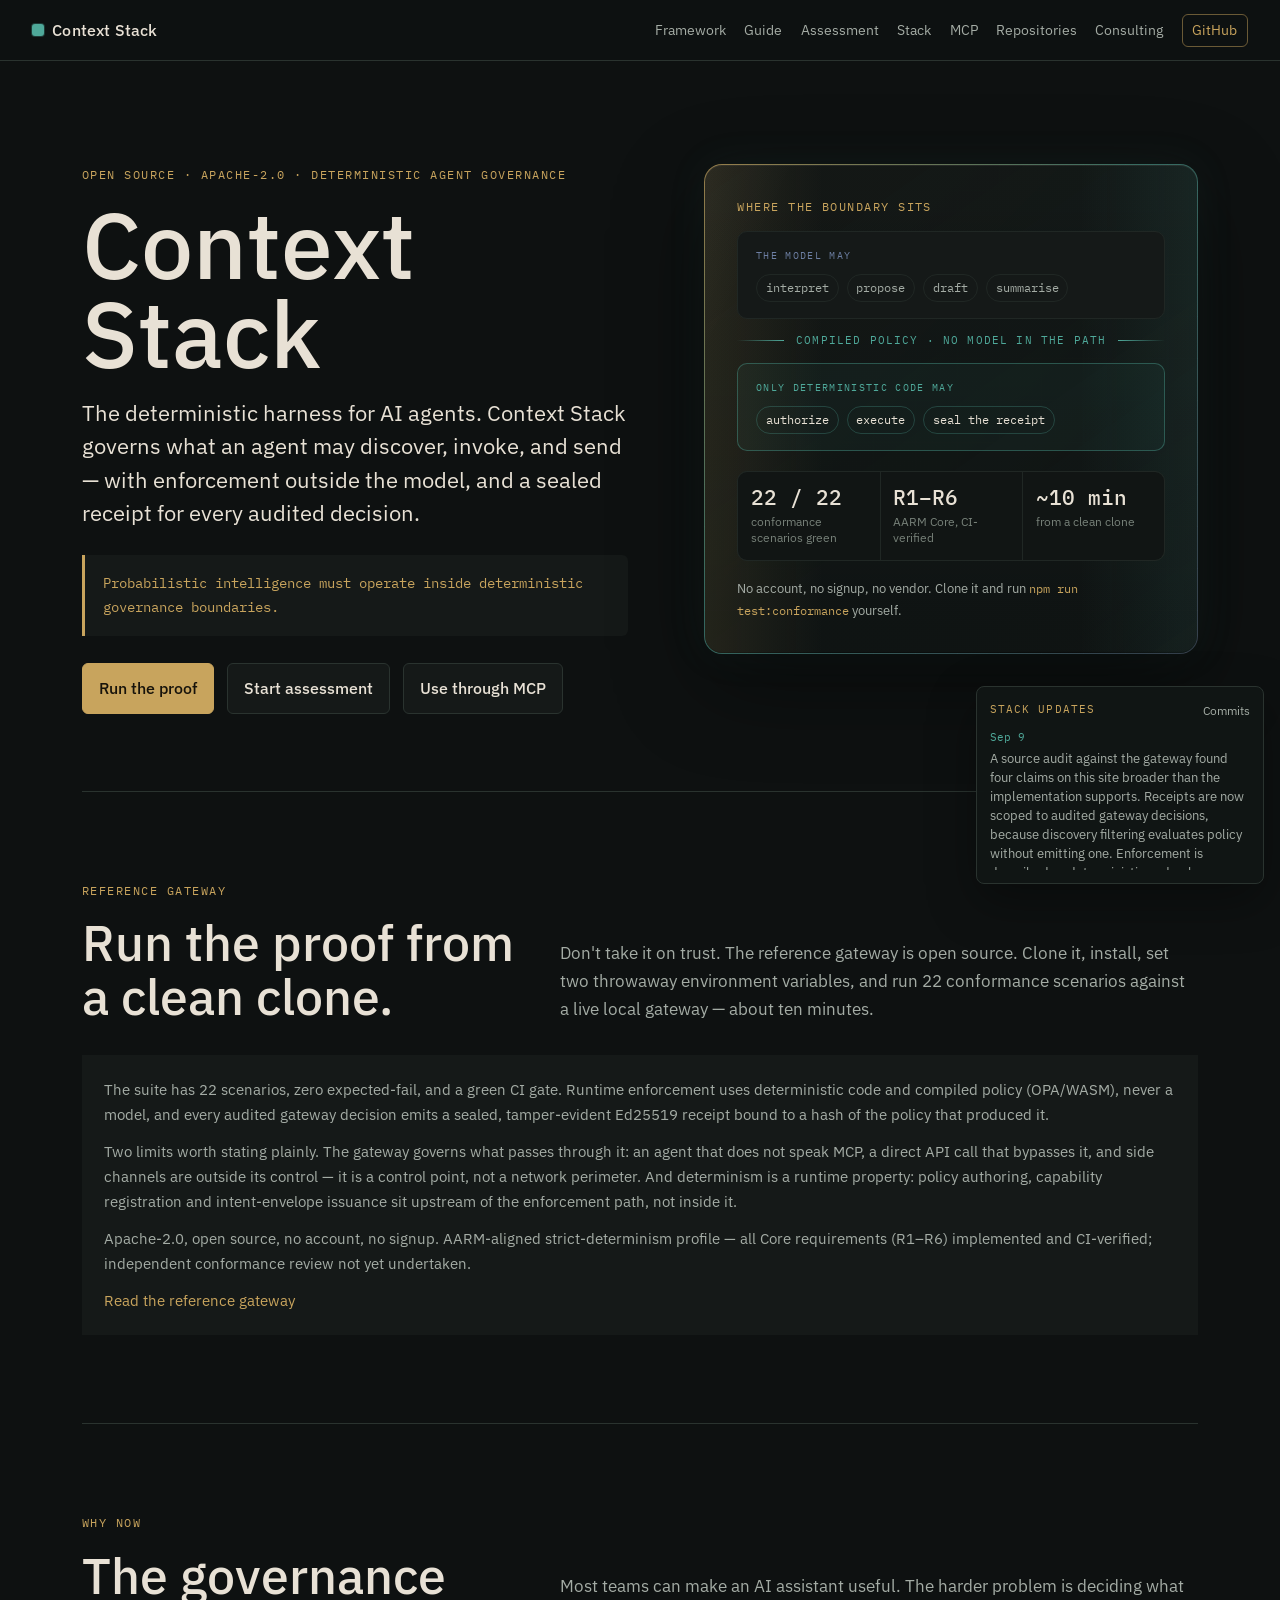
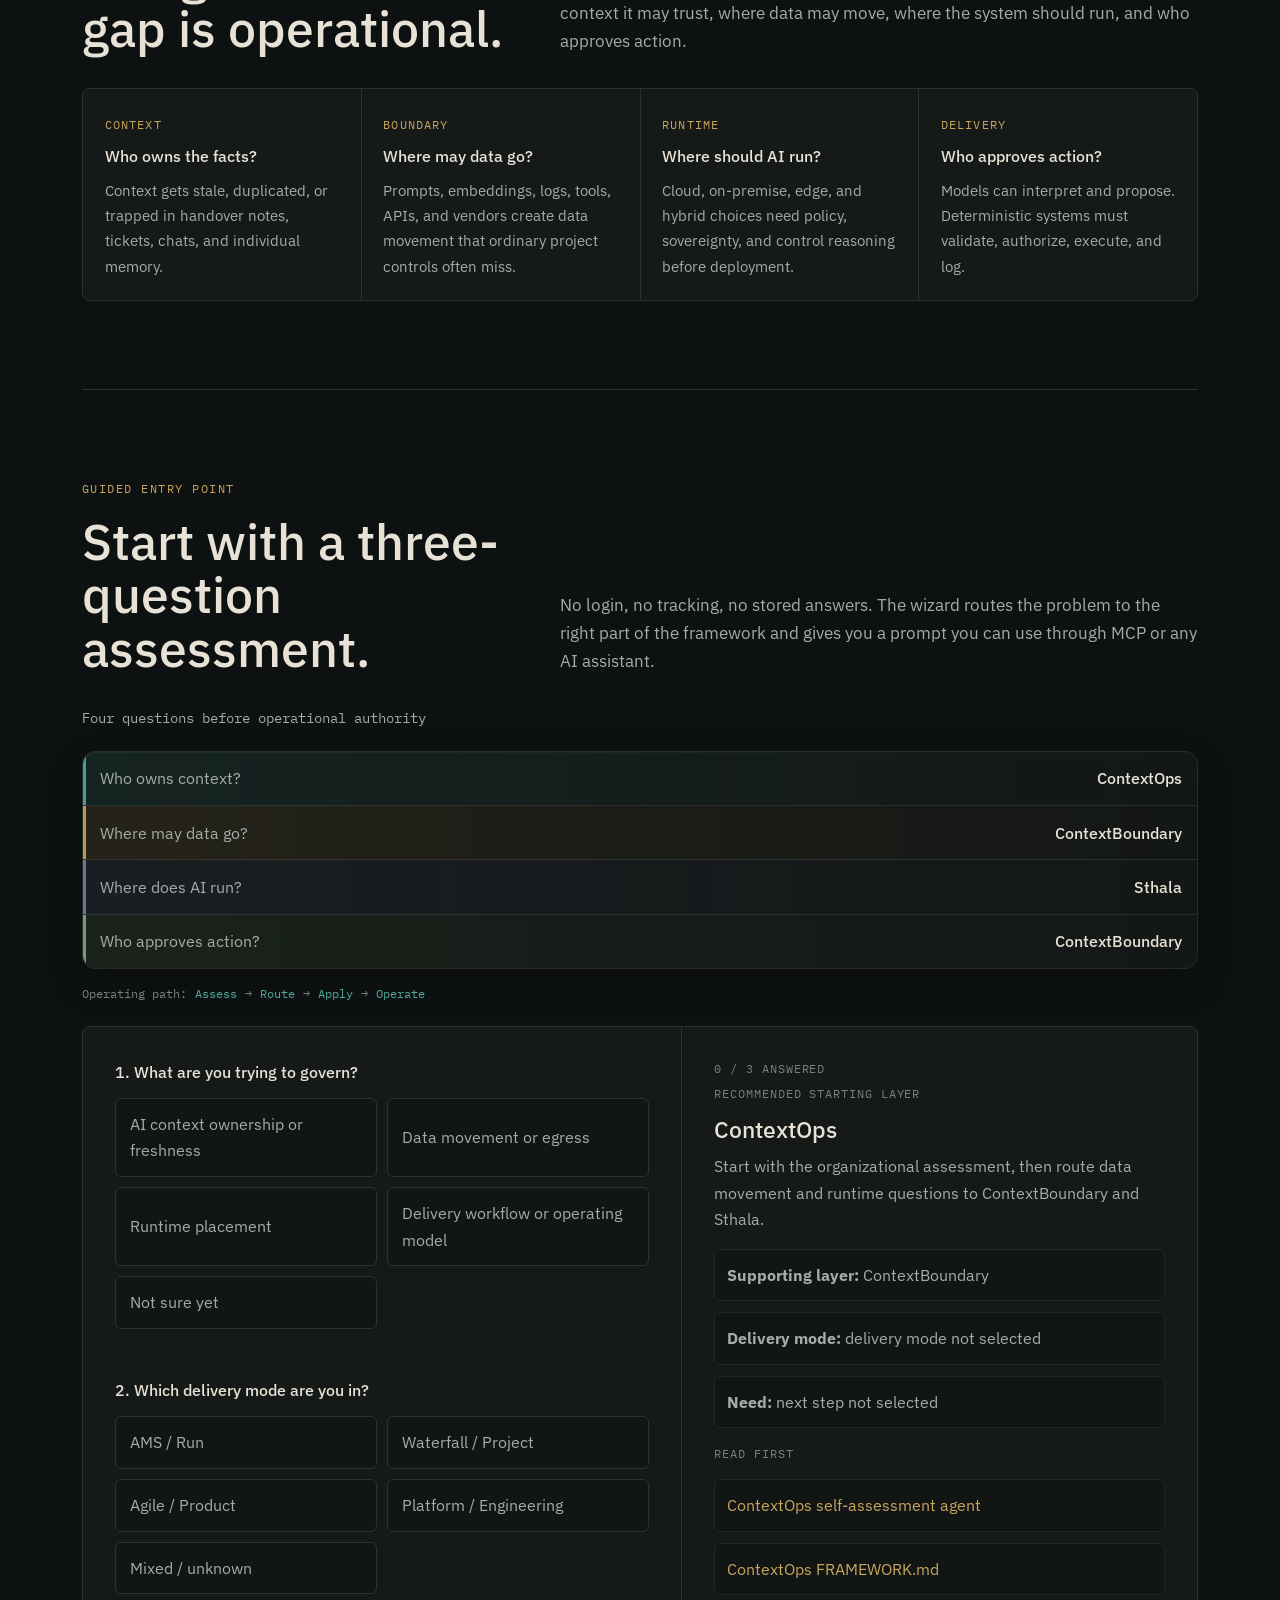
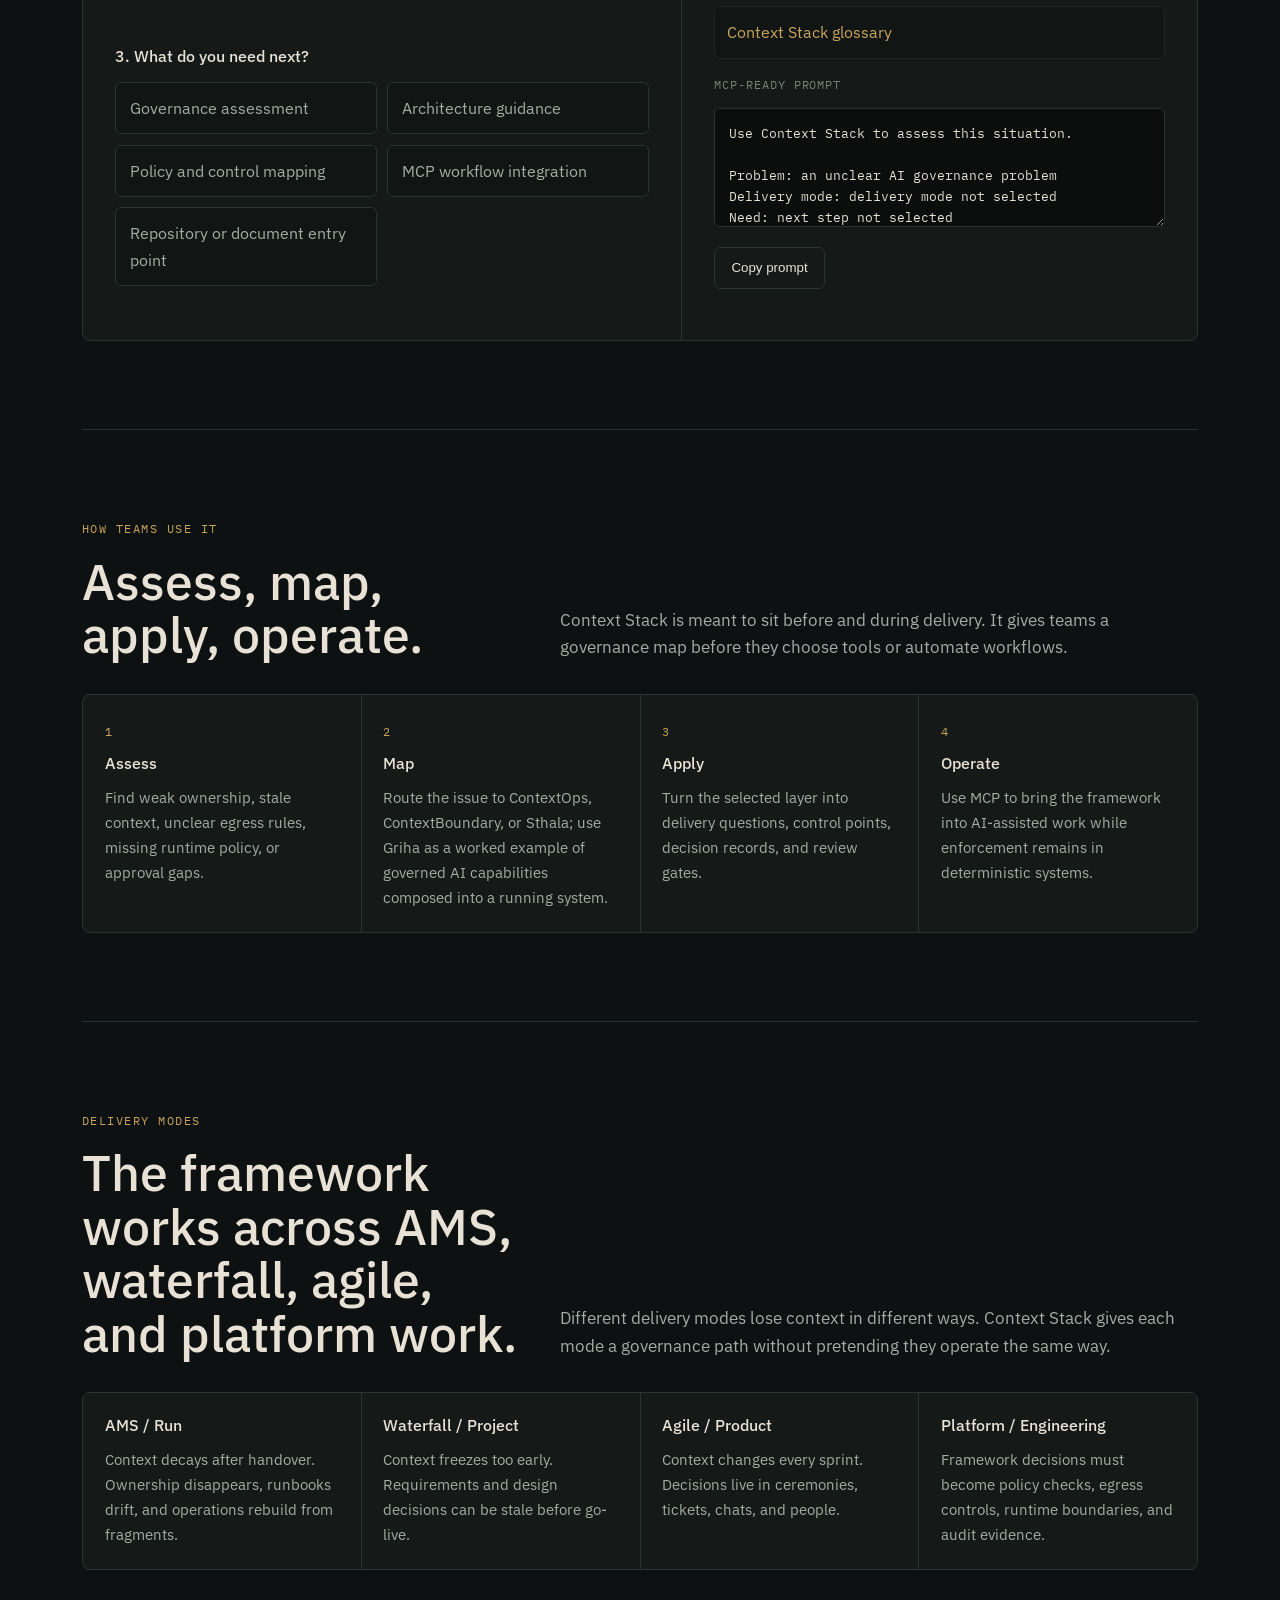
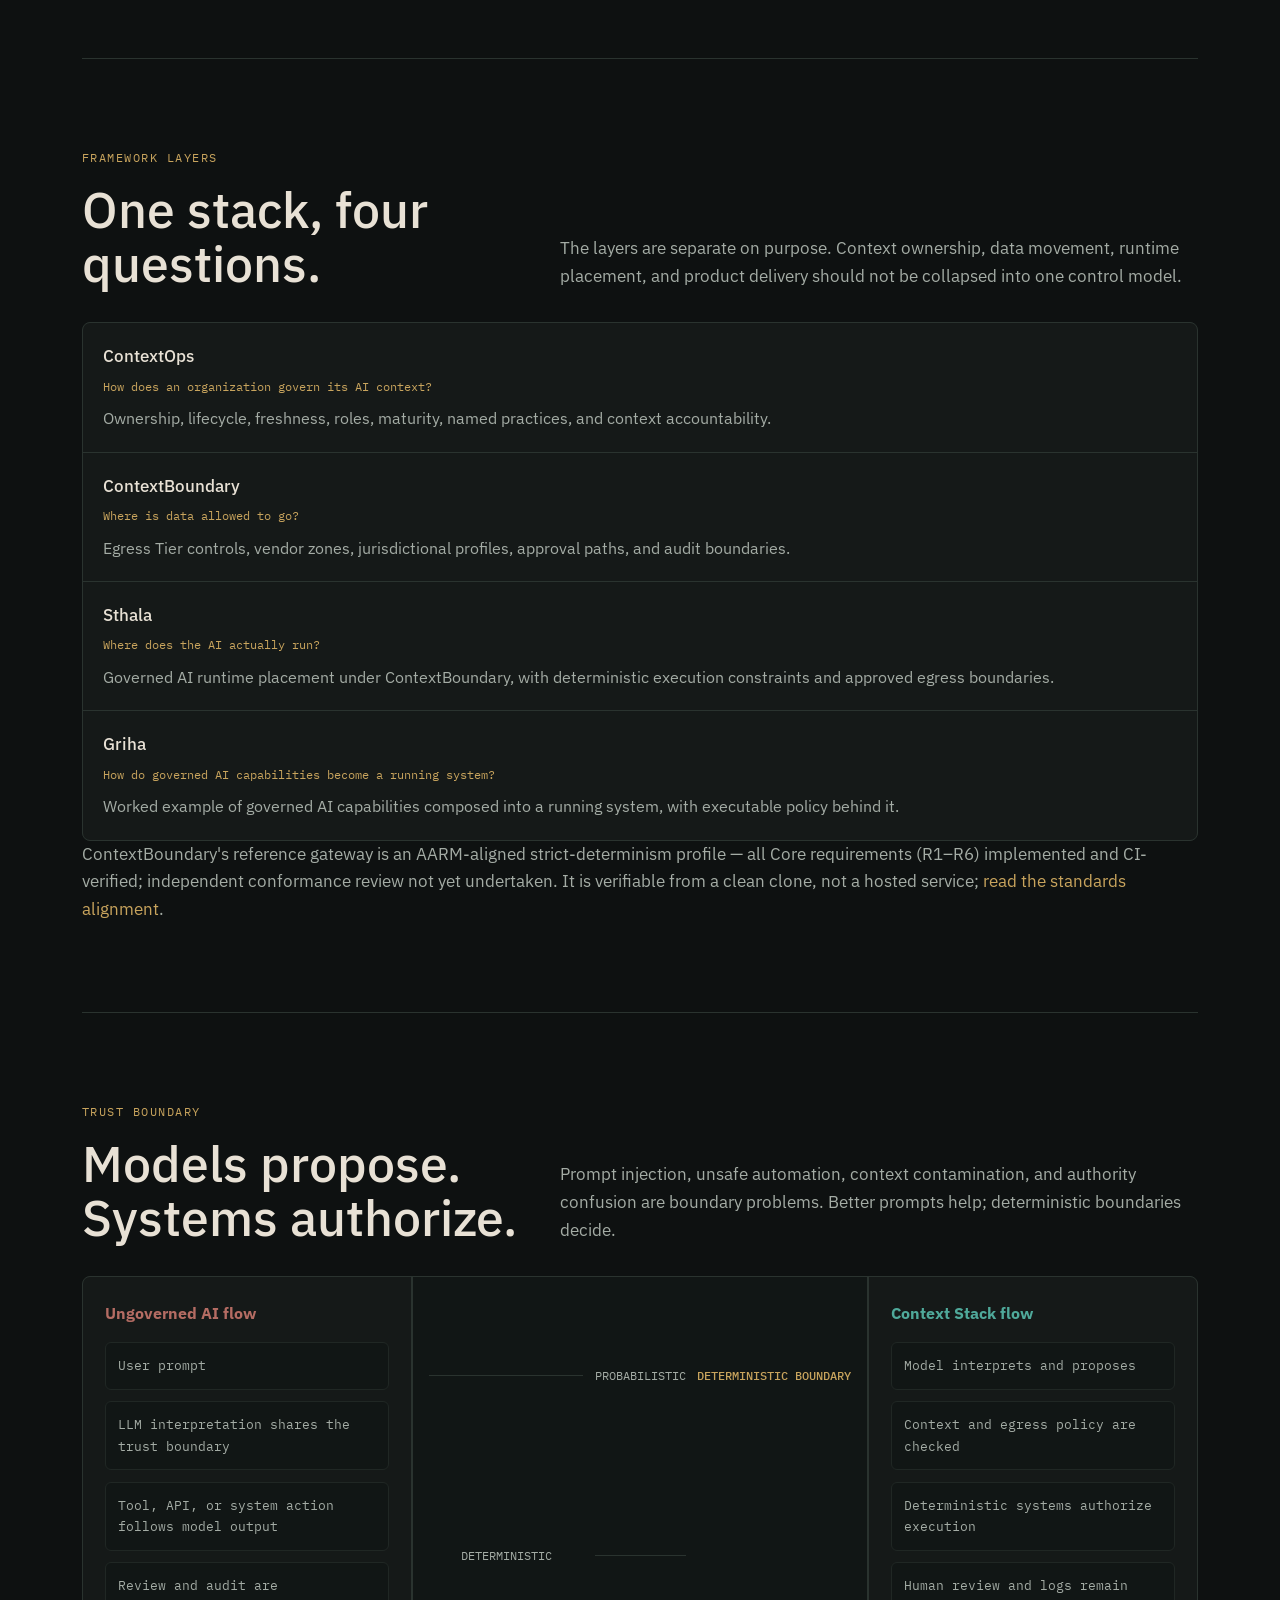
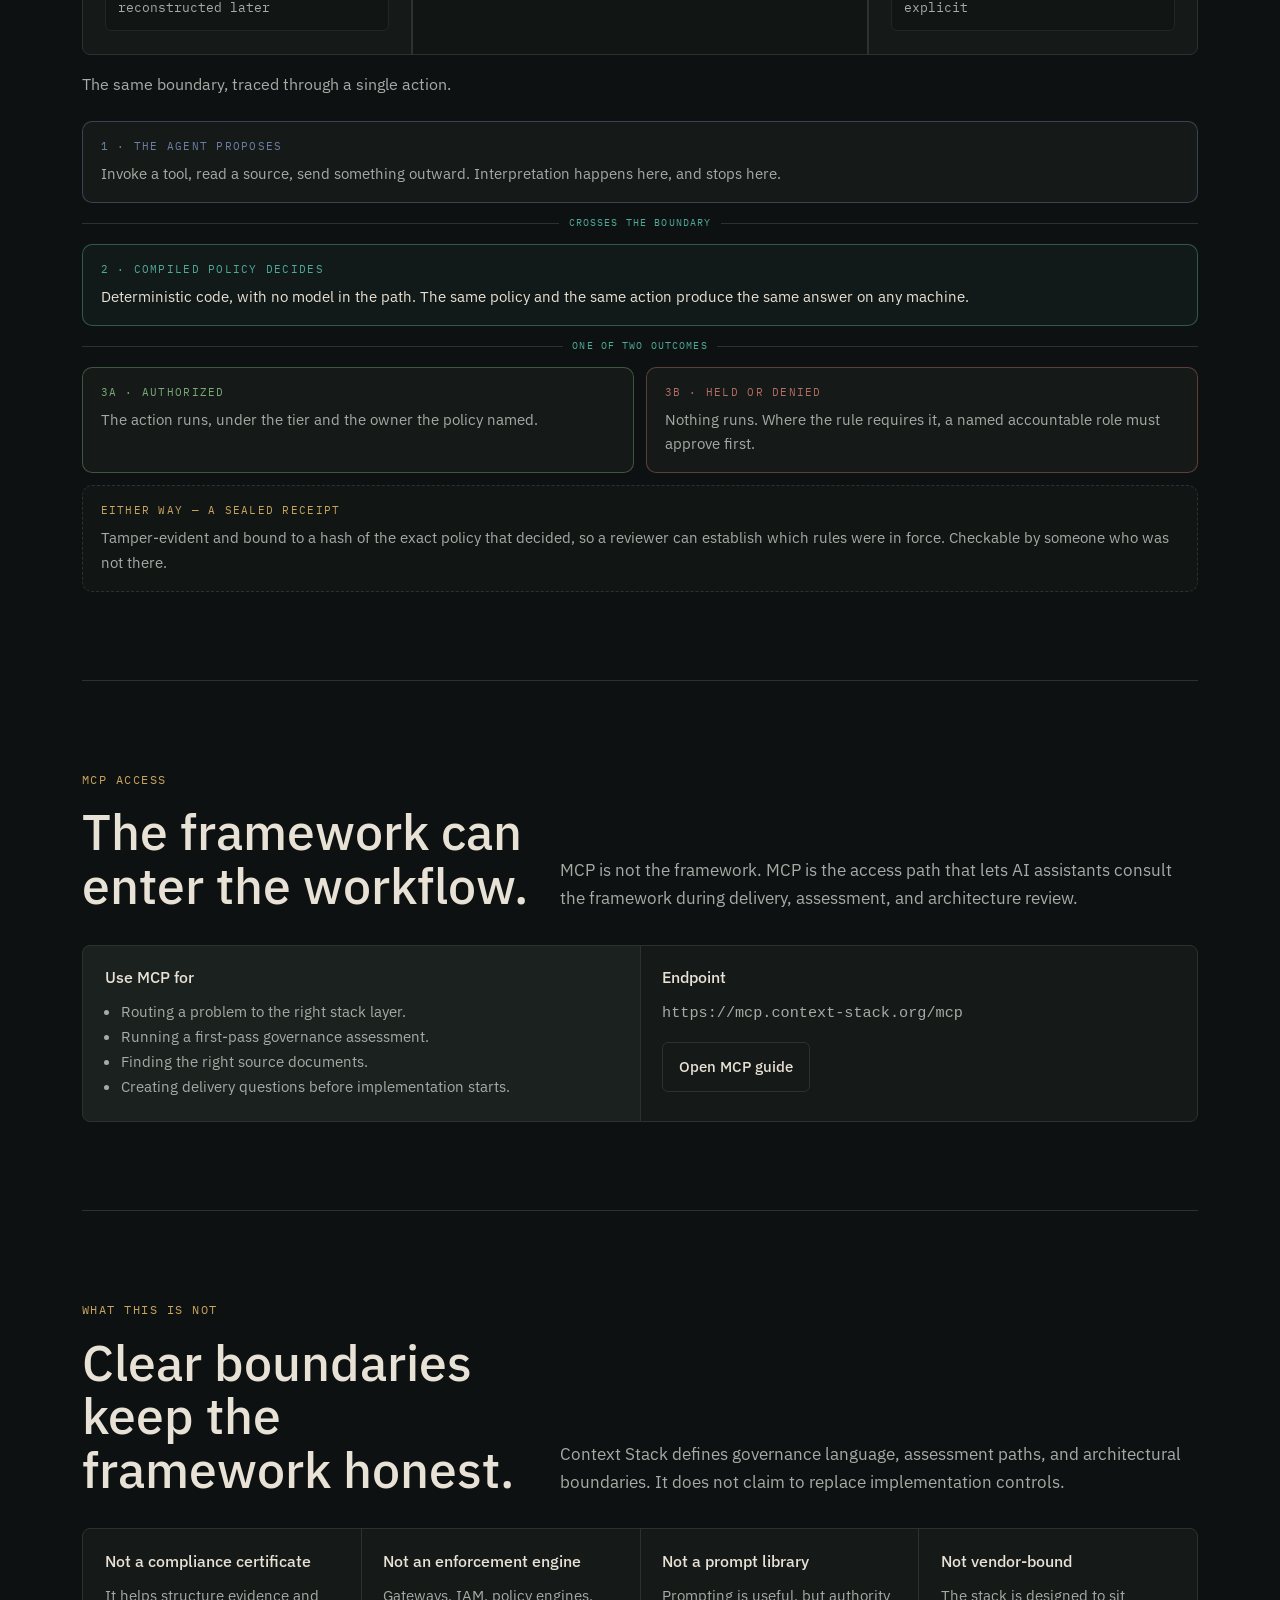
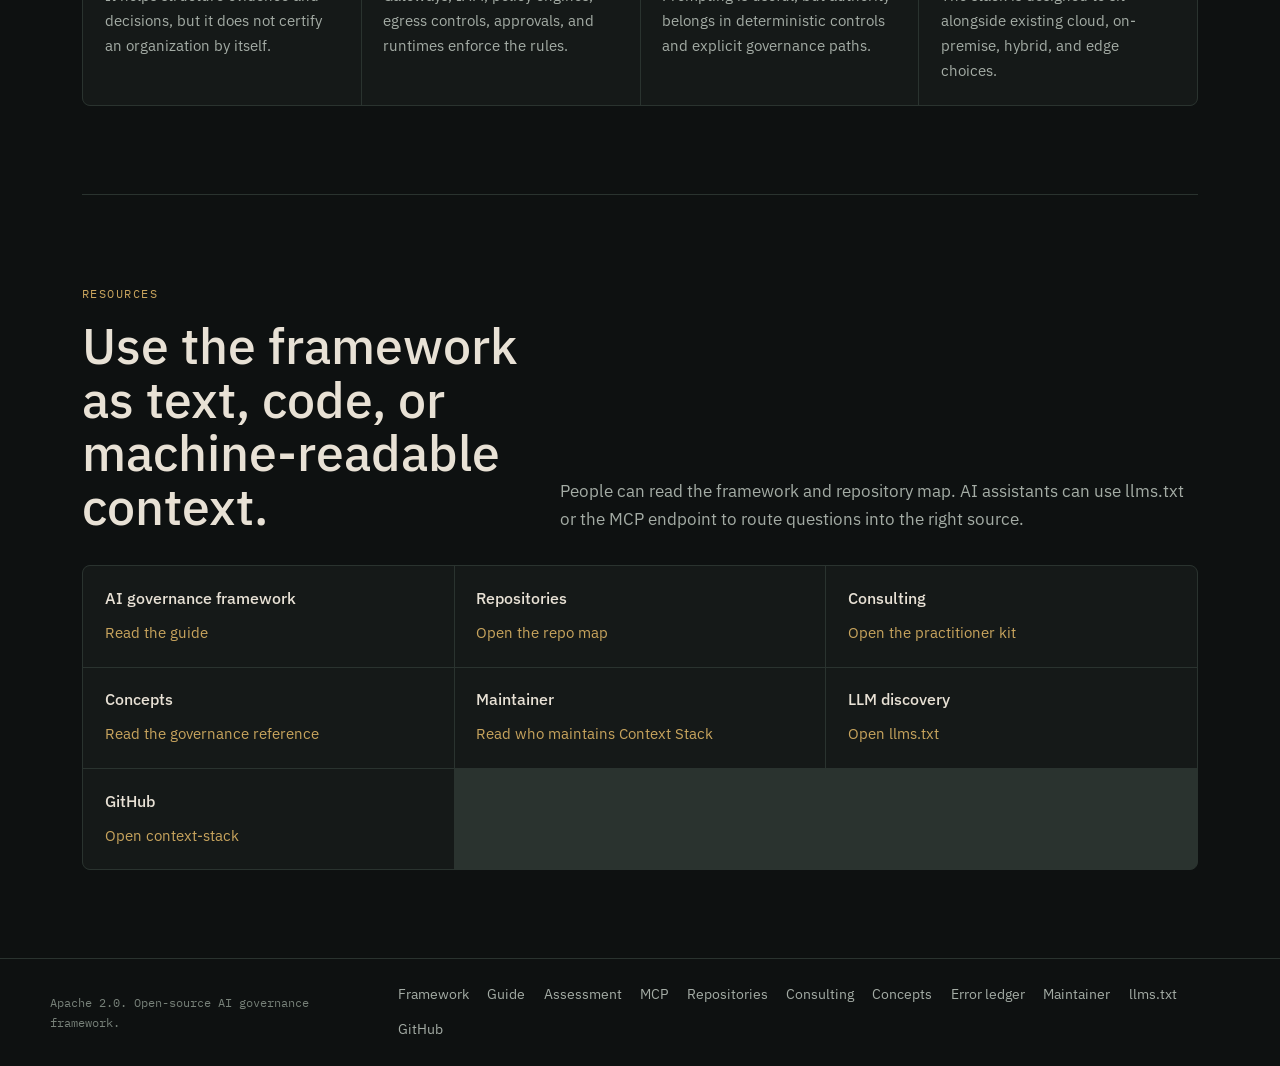
==== commit b4aad5b2: "site: trace one action through the boundary The trust-boundary section compared an ungoverned flow w" ====
--- a/index.html
+++ b/index.html
@@ -61,7 +61,7 @@
         {
           "@type": "PropertyValue",
           "name": "constraint",
-          "value": "Not listed on the CSA Builders Registry."
+          "value": "Not listed on the CSA Builder Registry."
         },
         {
           "@type": "PropertyValue",
@@ -161,6 +161,14 @@
       <p>A source audit against the gateway found four claims on this site broader than the implementation supports. Receipts are now scoped to audited gateway decisions, because discovery filtering evaluates policy without emitting one. Enforcement is described as deterministic code plus compiled policy rather than compiled policy alone, because capability filtering runs in deterministic JavaScript outside the WASM module. The maintainer page no longer claims the conformance suite can check assertions about prior professional work. The receipt verification command on the AMS page was incomplete and now runs as printed.</p>
     </article>
     <article>
+      <time datetime="2026-09-12">Sep 12</time>
+      <p>The homepage now traces a single action through the boundary: the agent proposes, compiled policy decides with no model in the path, the action either runs or is held for a named role, and either outcome emits a sealed receipt bound to a hash of the policy that decided. The trust-boundary comparison above it is unchanged; this is the mechanism underneath it. Dead stylesheet rules left behind when the receipt moved off the homepage are removed in the same change.</p>
+    </article>
+    <article>
+      <time datetime="2026-09-12">Sep 12</time>
+      <p>One of the five gated claim statements named the registry wrongly. The AARM registry heads its own page “Builder Registry”, singular, and its footer states that it is a Cloud Security Alliance project — so the attribution was right and the plural was not. Corrected byte-identically across all six gated surfaces, the verifier that enforces them, and the practitioner kit README in ContextBoundary.</p>
+    </article>
+    <article>
       <time datetime="2026-09-11">Sep 11</time>
       <p>The error ledger is published. Fifty-one recorded specification errors, thirty-four written up in full, each with the mechanism that caught it and the standing rule it produced. Two of the fifty-one were caught by the seat that made them before reaching anyone; the rest were caught by the builder checking source against prompt, by a gate, or by re-deriving after the fact. Numbering began after a nine-error session on 2026-08-14, so the fourteen before it are listed unnumbered, and three entries recorded only by number are left as a gap rather than reconstructed.</p>
     </article>
@@ -561,6 +569,33 @@
         </ul>
       </div>
     </div>
+    <p class="text-muted">The same boundary, traced through a single action.</p>
+    <div class="action-flow" role="group" aria-label="What one action does, end to end">
+      <div class="flow-step flow-model">
+        <p class="flow-label">1 &middot; The agent proposes</p>
+        <p class="flow-body">Invoke a tool, read a source, send something outward. Interpretation happens here, and stops here.</p>
+      </div>
+      <div class="flow-arrow" aria-hidden="true"><span>crosses the boundary</span></div>
+      <div class="flow-step flow-gate">
+        <p class="flow-label">2 &middot; Compiled policy decides</p>
+        <p class="flow-body">Deterministic code, with no model in the path. The same policy and the same action produce the same answer on any machine.</p>
+      </div>
+      <div class="flow-arrow" aria-hidden="true"><span>one of two outcomes</span></div>
+      <div class="flow-outcomes">
+        <div class="flow-step flow-allow">
+          <p class="flow-label">3a &middot; Authorized</p>
+          <p class="flow-body">The action runs, under the tier and the owner the policy named.</p>
+        </div>
+        <div class="flow-step flow-hold">
+          <p class="flow-label">3b &middot; Held or denied</p>
+          <p class="flow-body">Nothing runs. Where the rule requires it, a named accountable role must approve first.</p>
+        </div>
+      </div>
+      <div class="flow-seal">
+        <p class="flow-label">Either way &mdash; a sealed receipt</p>
+        <p class="flow-body">Tamper-evident and bound to a hash of the exact policy that decided, so a reviewer can establish which rules were in force. Checkable by someone who was not there.</p>
+      </div>
+    </div>
   </section>
 
   <section class="section">
@@ -669,6 +704,7 @@
       <a href="/repositories.html">Repositories</a>
       <a href="/consulting.html">Consulting</a>
       <a href="/ai-governance.html">Concepts</a>
+      <a href="/error-ledger.html">Error ledger</a>
       <a href="/maintainer.html">Maintainer</a>
       <a href="/llms.txt">llms.txt</a>
       <a href="https://github.com/kannanokannan/context-stack" target="_blank" rel="noopener">GitHub</a>
--- a/assets/site.css
+++ b/assets/site.css
@@ -1015,60 +1015,6 @@
   margin-top: 1.25rem;
 }
 
-.receipt-status {
-  display: flex;
-  align-items: center;
-  justify-content: space-between;
-  gap: 1rem;
-  padding: 0.9rem 1rem;
-  background: rgba(120, 170, 118, 0.12);
-  border: 1px solid rgba(120, 170, 118, 0.42);
-  border-radius: 12px;
-}
-
-.receipt-status span,
-.receipt-grid dt {
-  color: var(--faint);
-  font-family: var(--mono);
-  font-size: 0.68rem;
-  letter-spacing: 0.08em;
-  text-transform: uppercase;
-}
-
-.receipt-status strong {
-  color: var(--green);
-  font-family: var(--mono);
-  font-size: 1.1rem;
-}
-
-.receipt-grid {
-  display: grid;
-  gap: 1px;
-  margin: 0;
-  background: rgba(232, 225, 213, 0.1);
-  border: 1px solid rgba(232, 225, 213, 0.12);
-  border-radius: 12px;
-  overflow: hidden;
-}
-
-.receipt-grid div {
-  display: grid;
-  grid-template-columns: minmax(7.5rem, 0.42fr) minmax(0, 1fr);
-  gap: 0.8rem;
-  align-items: start;
-  padding: 0.72rem 0.85rem;
-  background: rgba(13, 16, 15, 0.58);
-}
-
-.receipt-grid dd {
-  min-width: 0;
-  margin: 0;
-  color: var(--text);
-  font-family: var(--mono);
-  font-size: 0.76rem;
-  overflow-wrap: anywhere;
-}
-
 .receipt-note {
   margin: 1rem 0 0;
   color: var(--muted);
@@ -1119,7 +1065,6 @@
 }
 
 @media (max-width: 900px) {
-  .receipt-grid div,
   .boundary-divider {
     grid-template-columns: 1fr;
     text-align: left;
@@ -1176,3 +1121,23 @@
 .receipt-note code.cmd{display:block;margin:.55rem 0;padding:.55rem .7rem;border:1px solid var(--line-soft);border-radius:6px;white-space:pre-wrap;overflow-wrap:anywhere;font-size:.74rem;line-height:1.6;color:var(--teal)}
 
 .panel p + p{margin-top:.75rem}
+
+.action-flow{display:grid;gap:.75rem;margin-top:1.5rem}
+.flow-step{padding:1rem 1.1rem;border:1px solid var(--line-soft);border-radius:10px;background:var(--surface)}
+.flow-label{margin:0 0 .4rem;color:var(--faint);font-family:var(--mono);font-size:.66rem;letter-spacing:.12em;text-transform:uppercase}
+.flow-body{margin:0;color:var(--muted);font-size:.92rem}
+.flow-model{border-color:rgba(109,127,163,.42)}
+.flow-model .flow-label{color:var(--blue)}
+.flow-gate{border-color:rgba(79,169,154,.45);background:rgba(79,169,154,.06)}
+.flow-gate .flow-label{color:var(--teal)}
+.flow-gate .flow-body{color:var(--text)}
+.flow-allow{border-color:rgba(120,170,118,.42)}
+.flow-allow .flow-label{color:var(--green)}
+.flow-hold{border-color:rgba(180,108,99,.45)}
+.flow-hold .flow-label{color:var(--red)}
+.flow-outcomes{display:grid;gap:.75rem;grid-template-columns:repeat(2,minmax(0,1fr))}
+.flow-seal{padding:1rem 1.1rem;border:1px dashed var(--line);border-radius:10px;background:var(--bg-soft)}
+.flow-seal .flow-label{color:var(--gold)}
+.flow-arrow{display:flex;align-items:center;justify-content:center;gap:.6rem;color:var(--teal);font-family:var(--mono);font-size:.64rem;letter-spacing:.11em;text-transform:uppercase}
+.flow-arrow::before,.flow-arrow::after{content:"";height:1px;flex:1;background:var(--line)}
+@media (max-width:640px){.flow-outcomes{grid-template-columns:minmax(0,1fr)}}
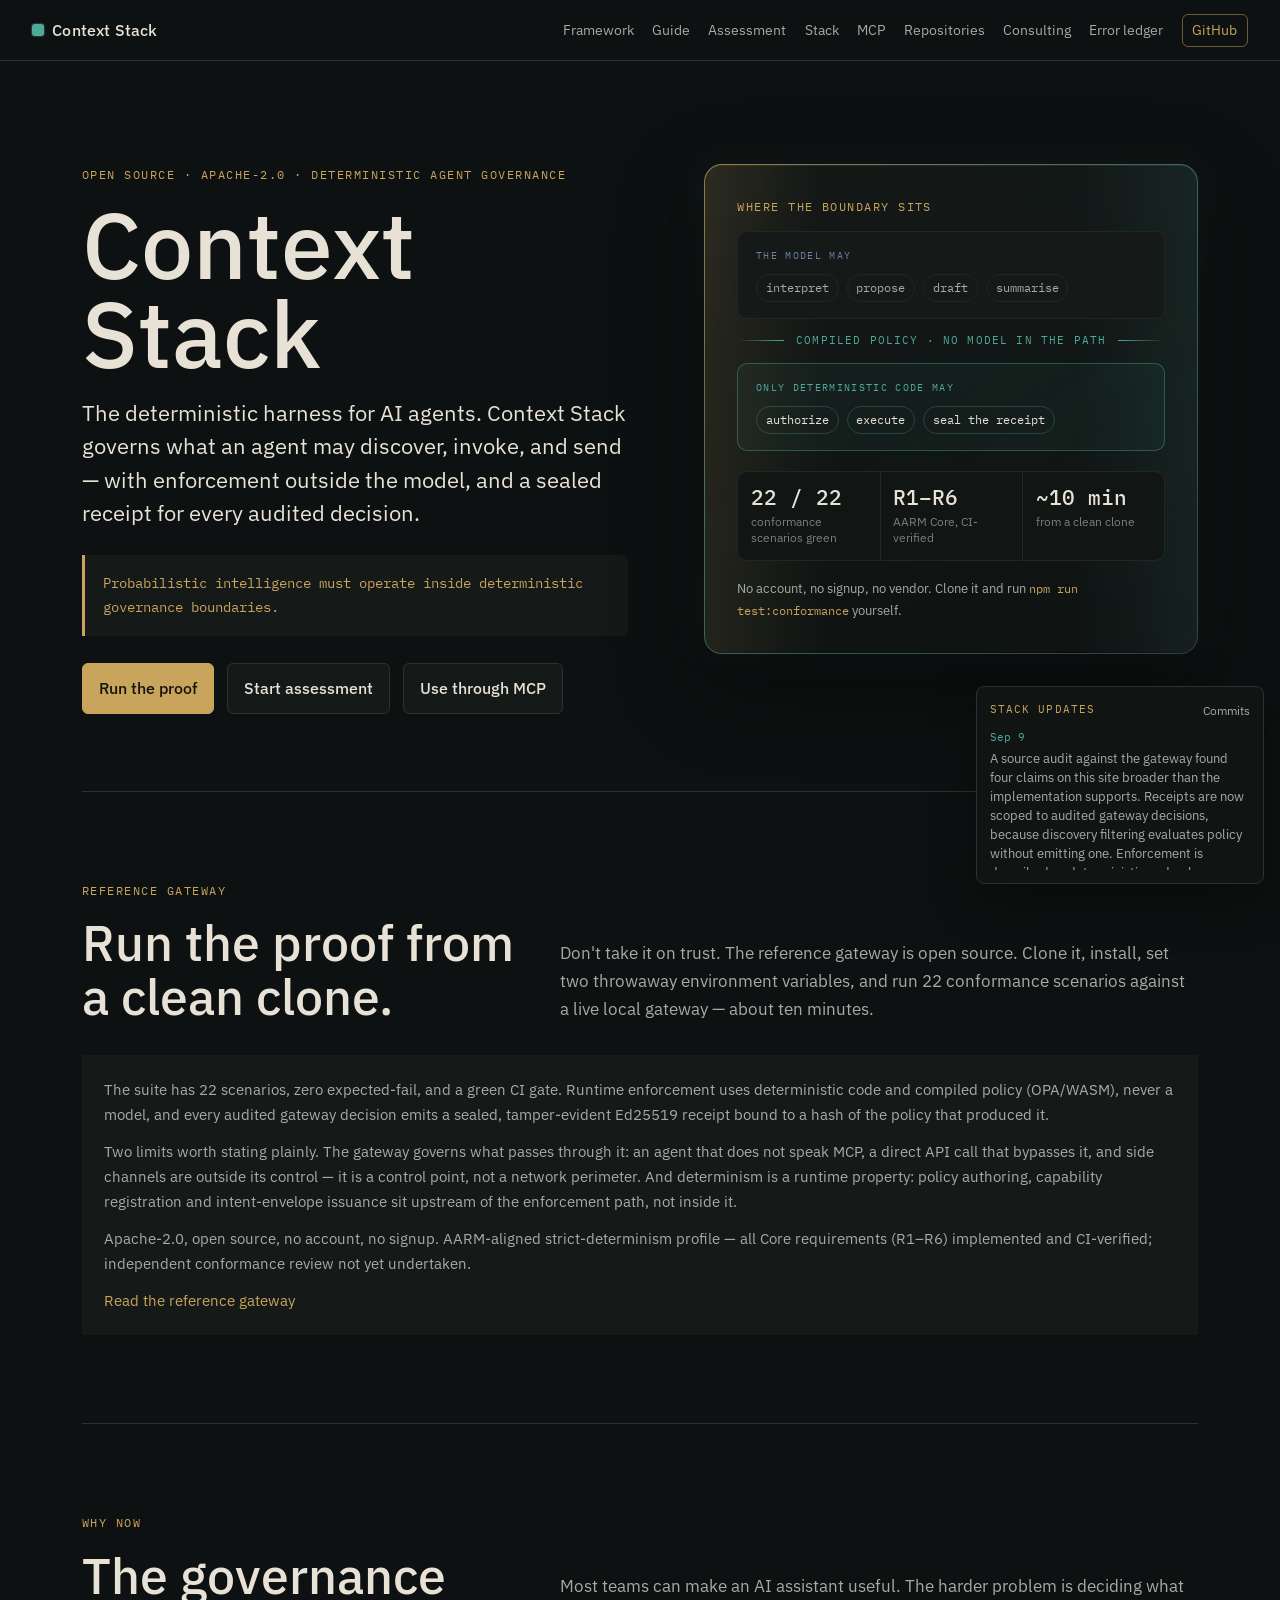
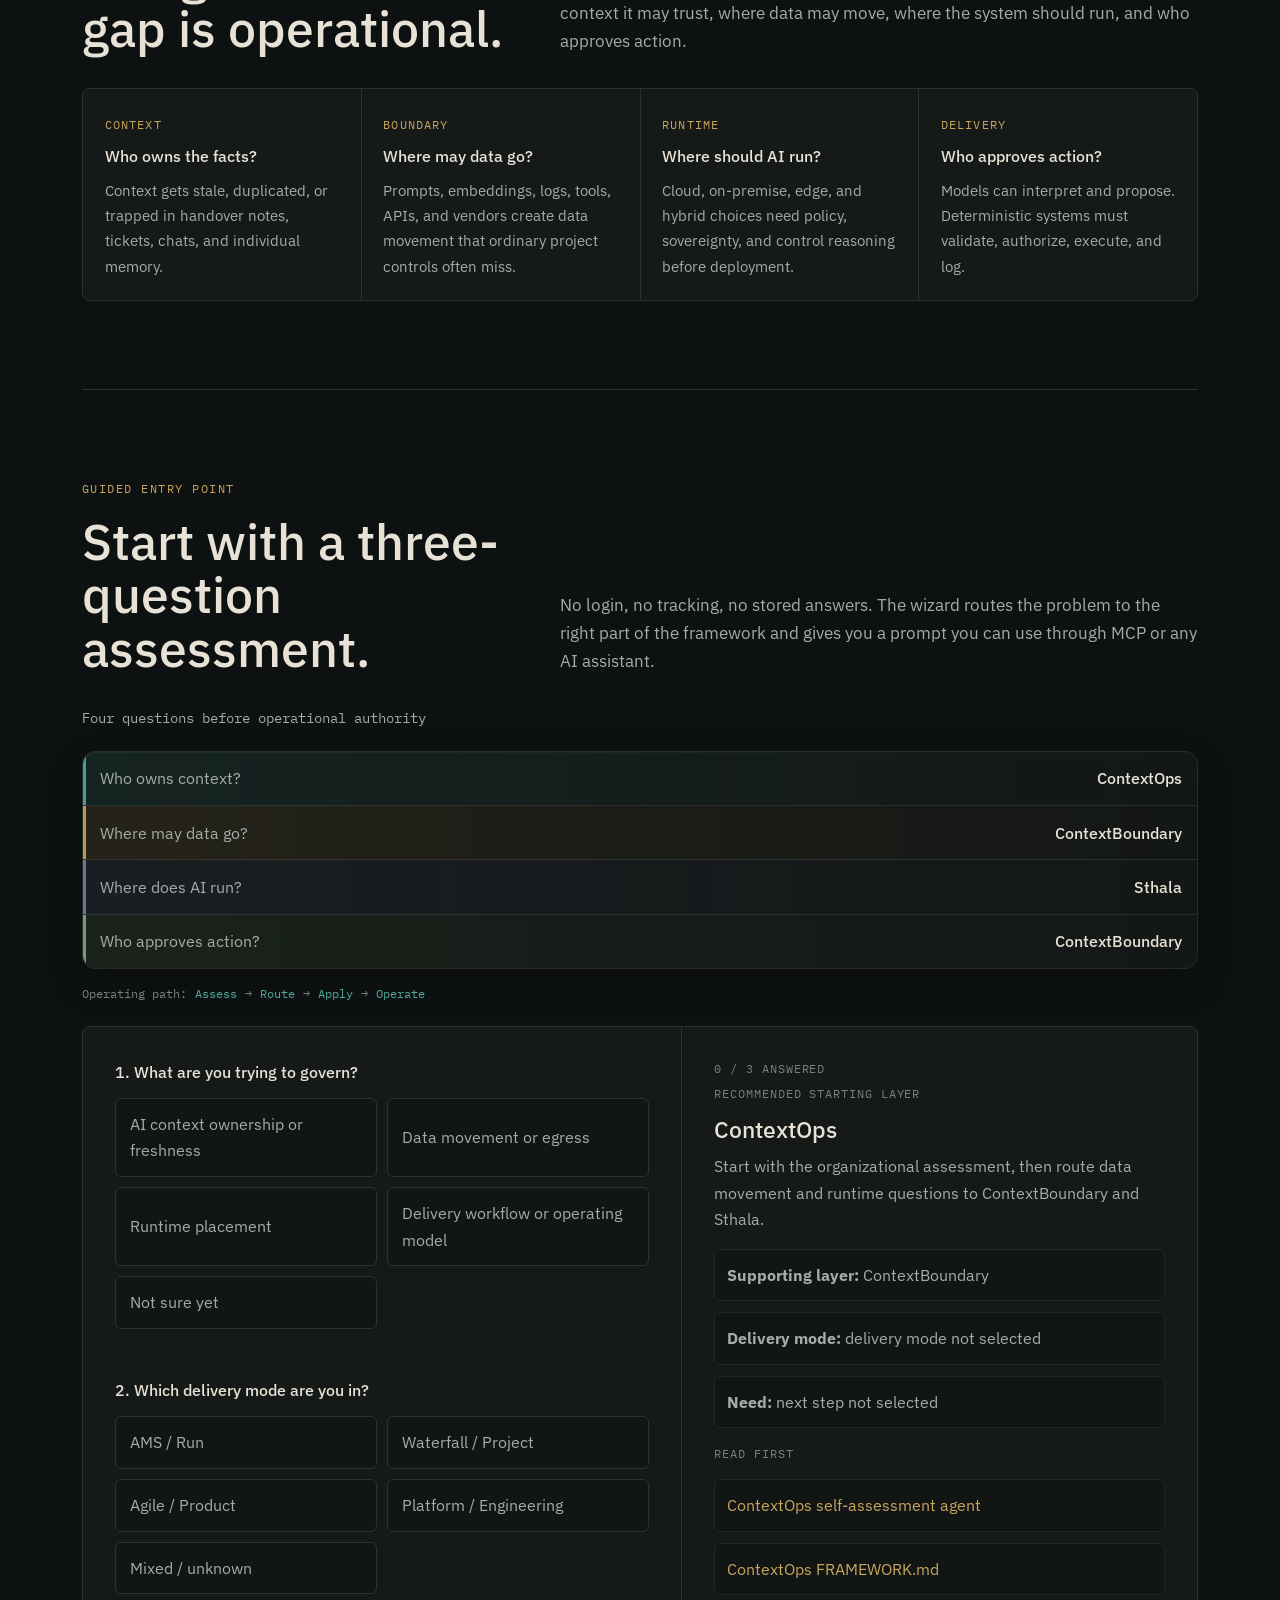
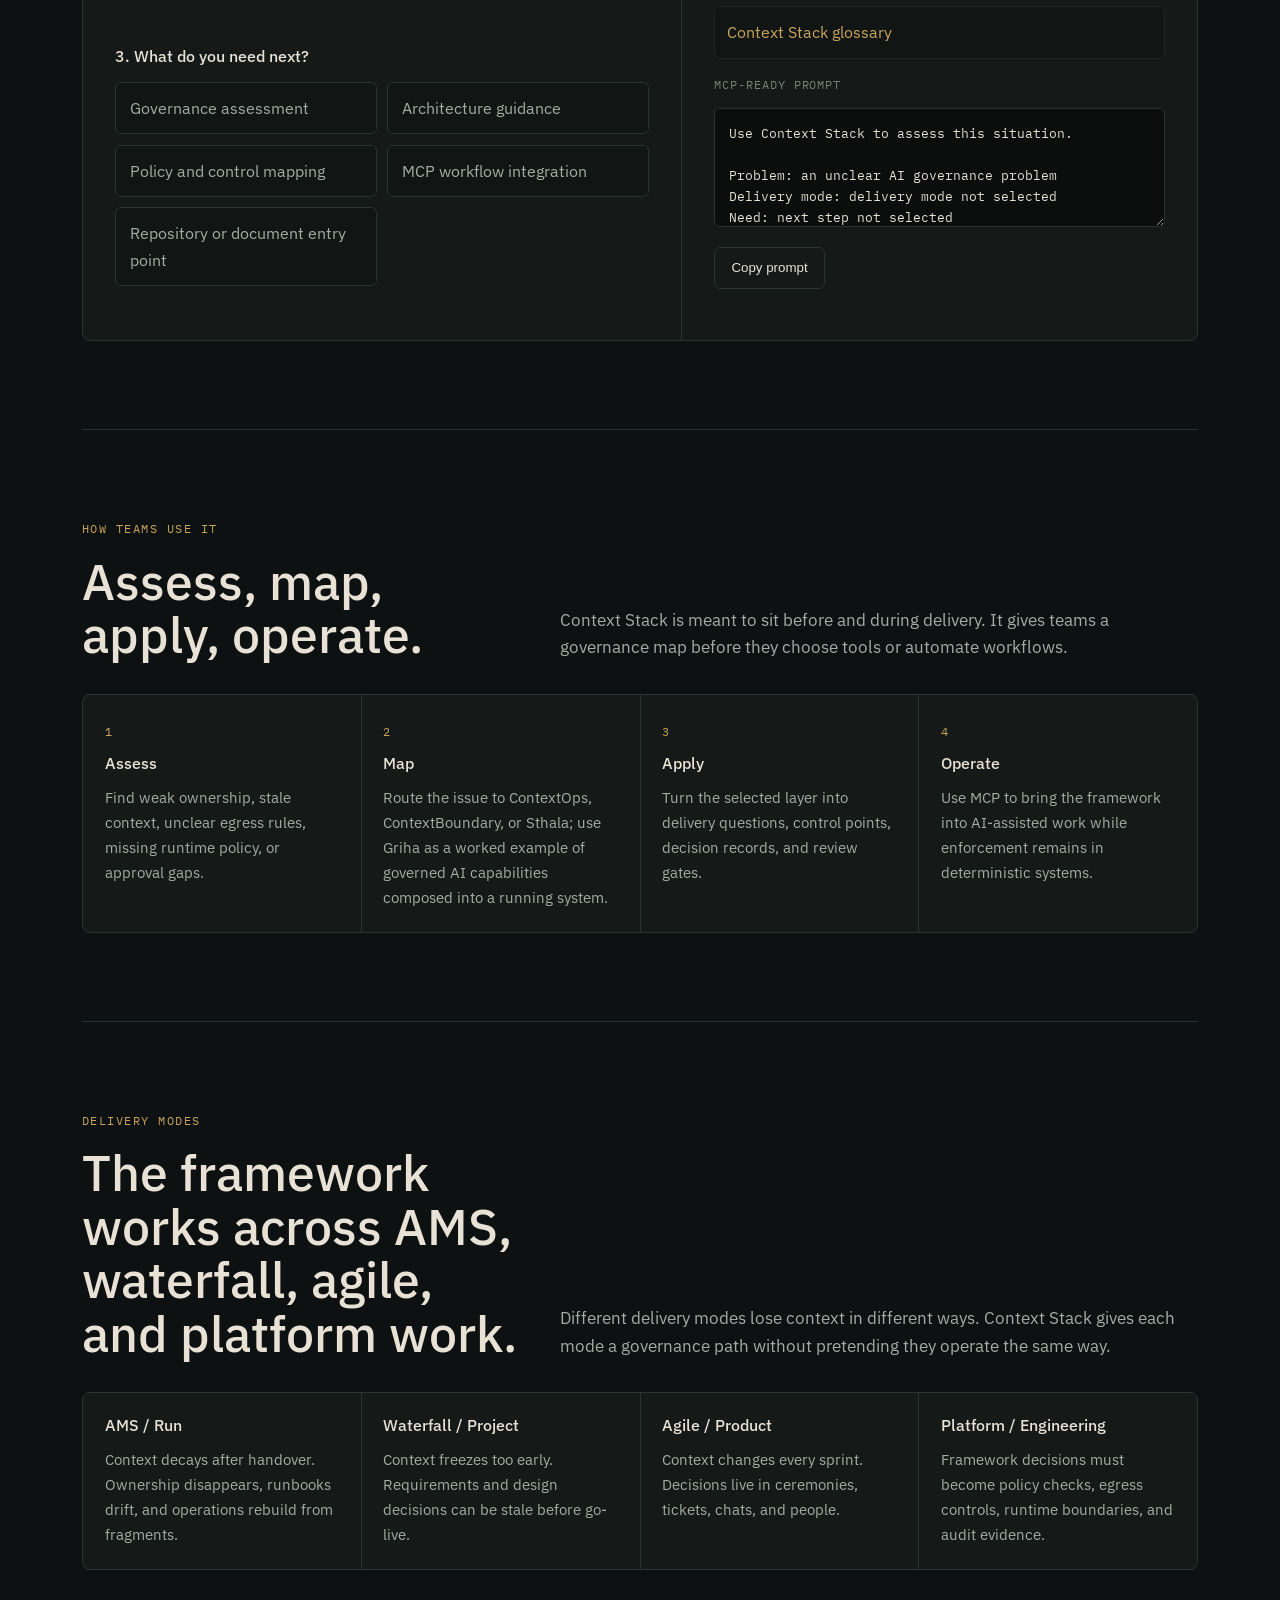
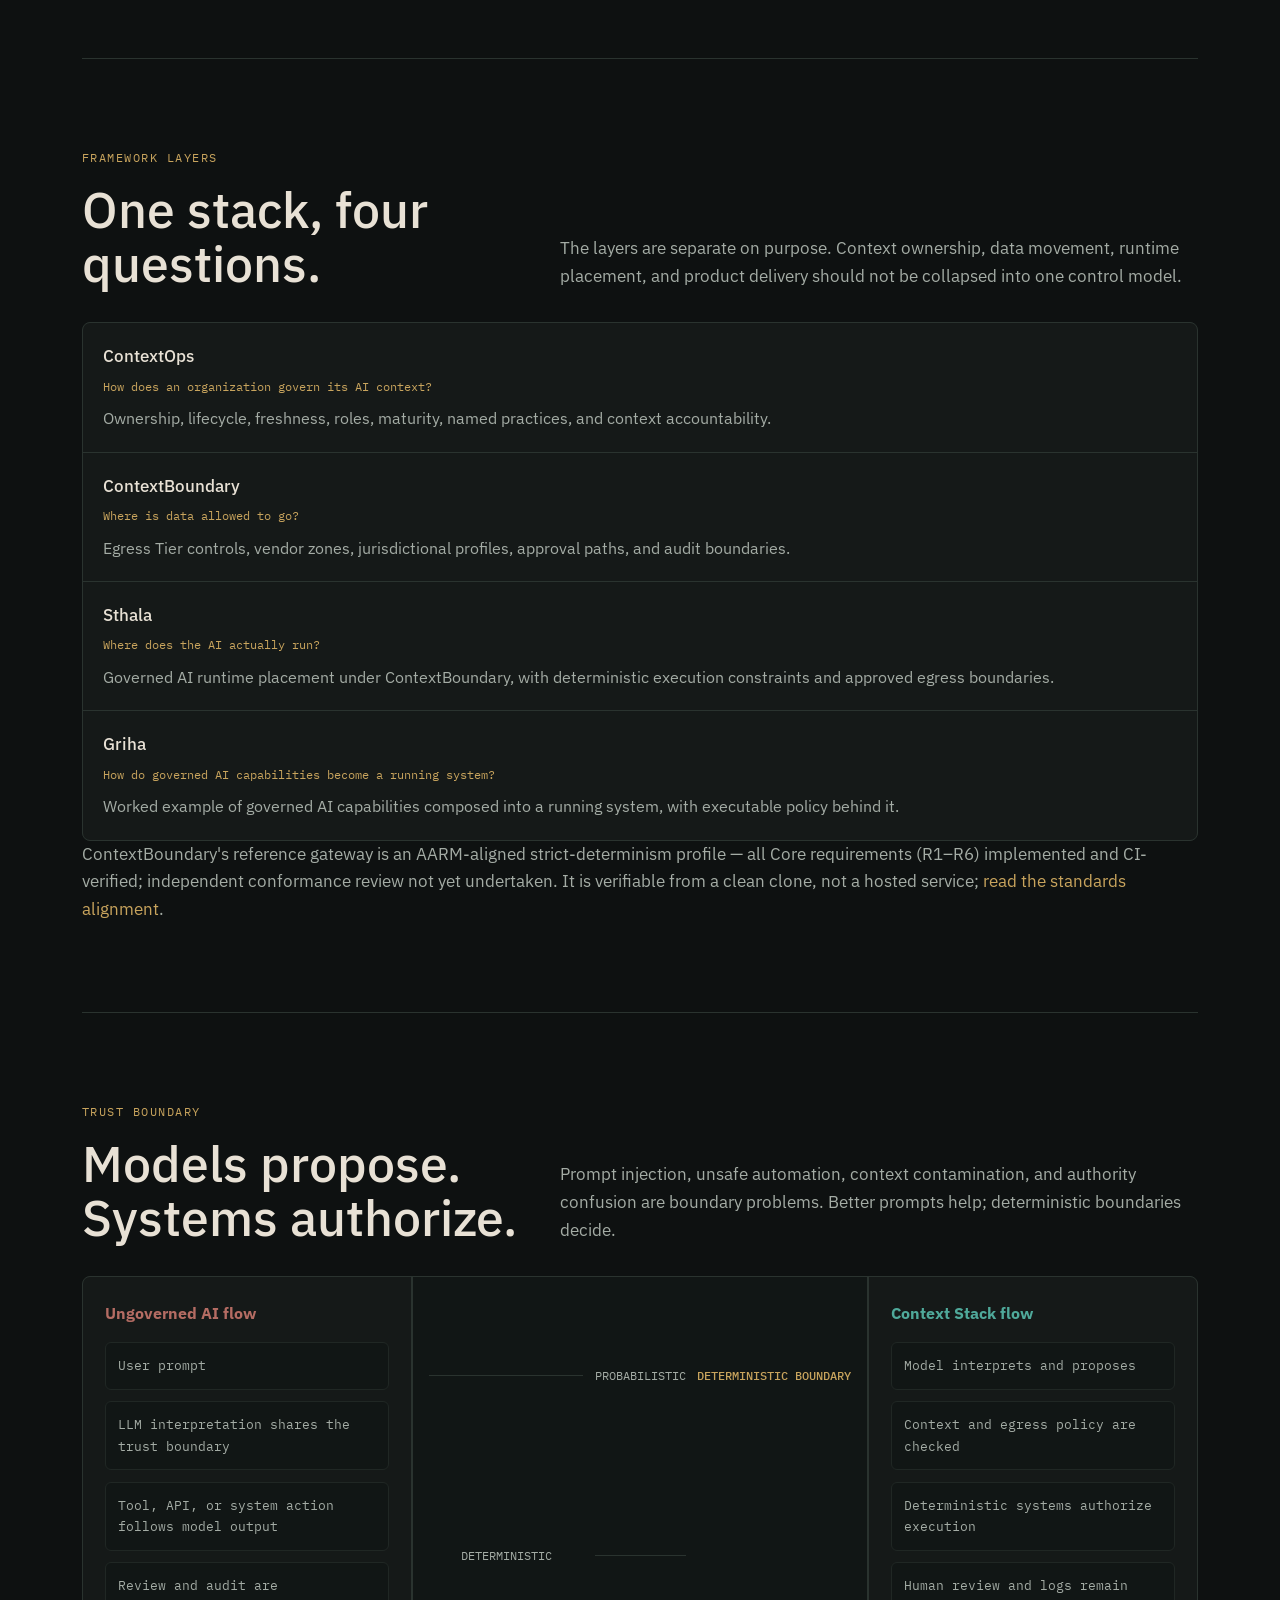
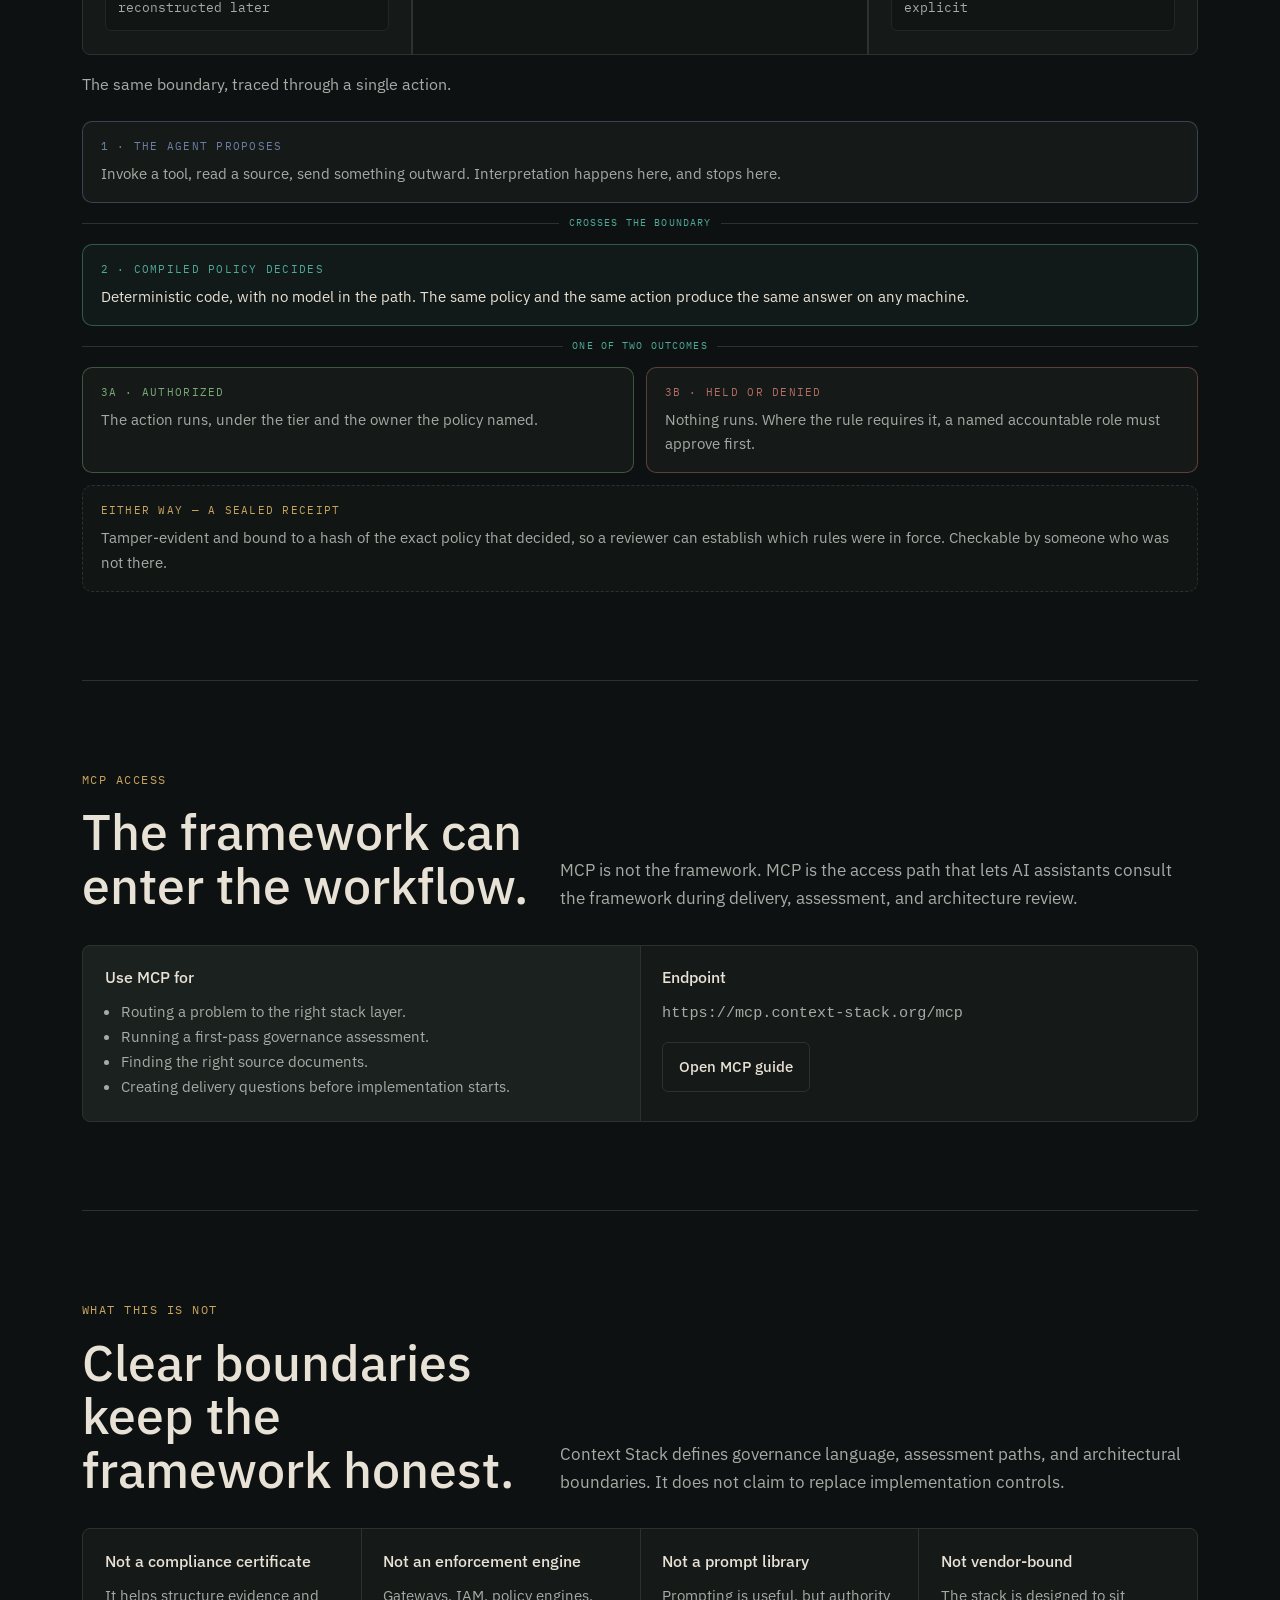
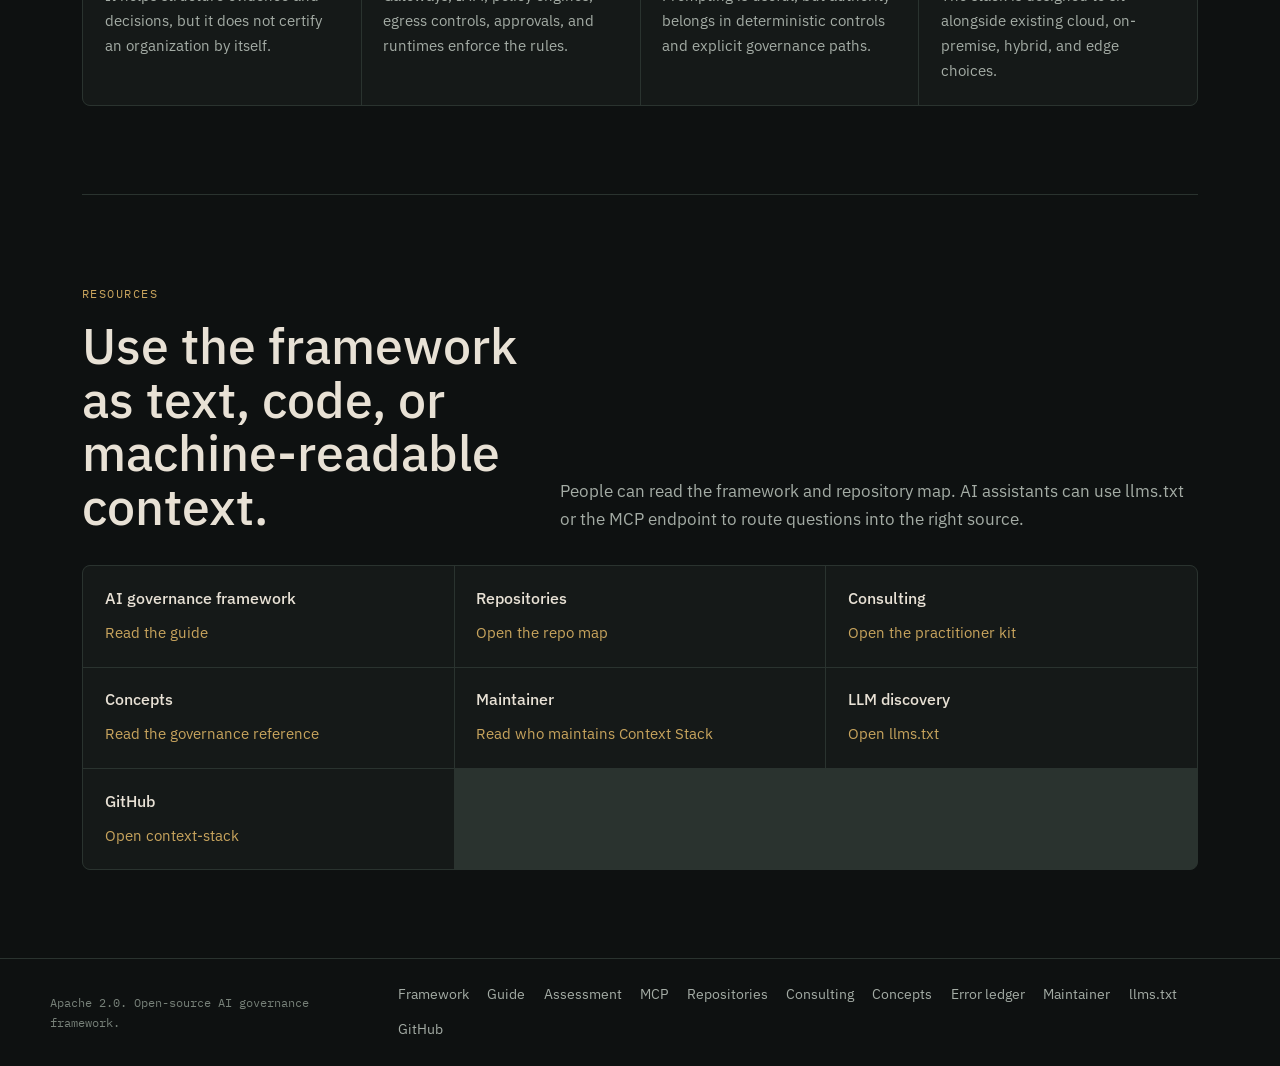
==== commit 2e819bd9: "site: put the error ledger in the header nav, and record #38 The ledger is the site's most different" ====
--- a/index.html
+++ b/index.html
@@ -146,6 +146,7 @@
     <a href="/mcp/">MCP</a>
     <a href="/repositories.html">Repositories</a>
     <a href="/consulting.html">Consulting</a>
+    <a href="/error-ledger.html">Error ledger</a>
     <a class="nav-emphasis" href="https://github.com/kannanokannan/context-stack" target="_blank" rel="noopener">GitHub</a>
   </nav>
 </header>
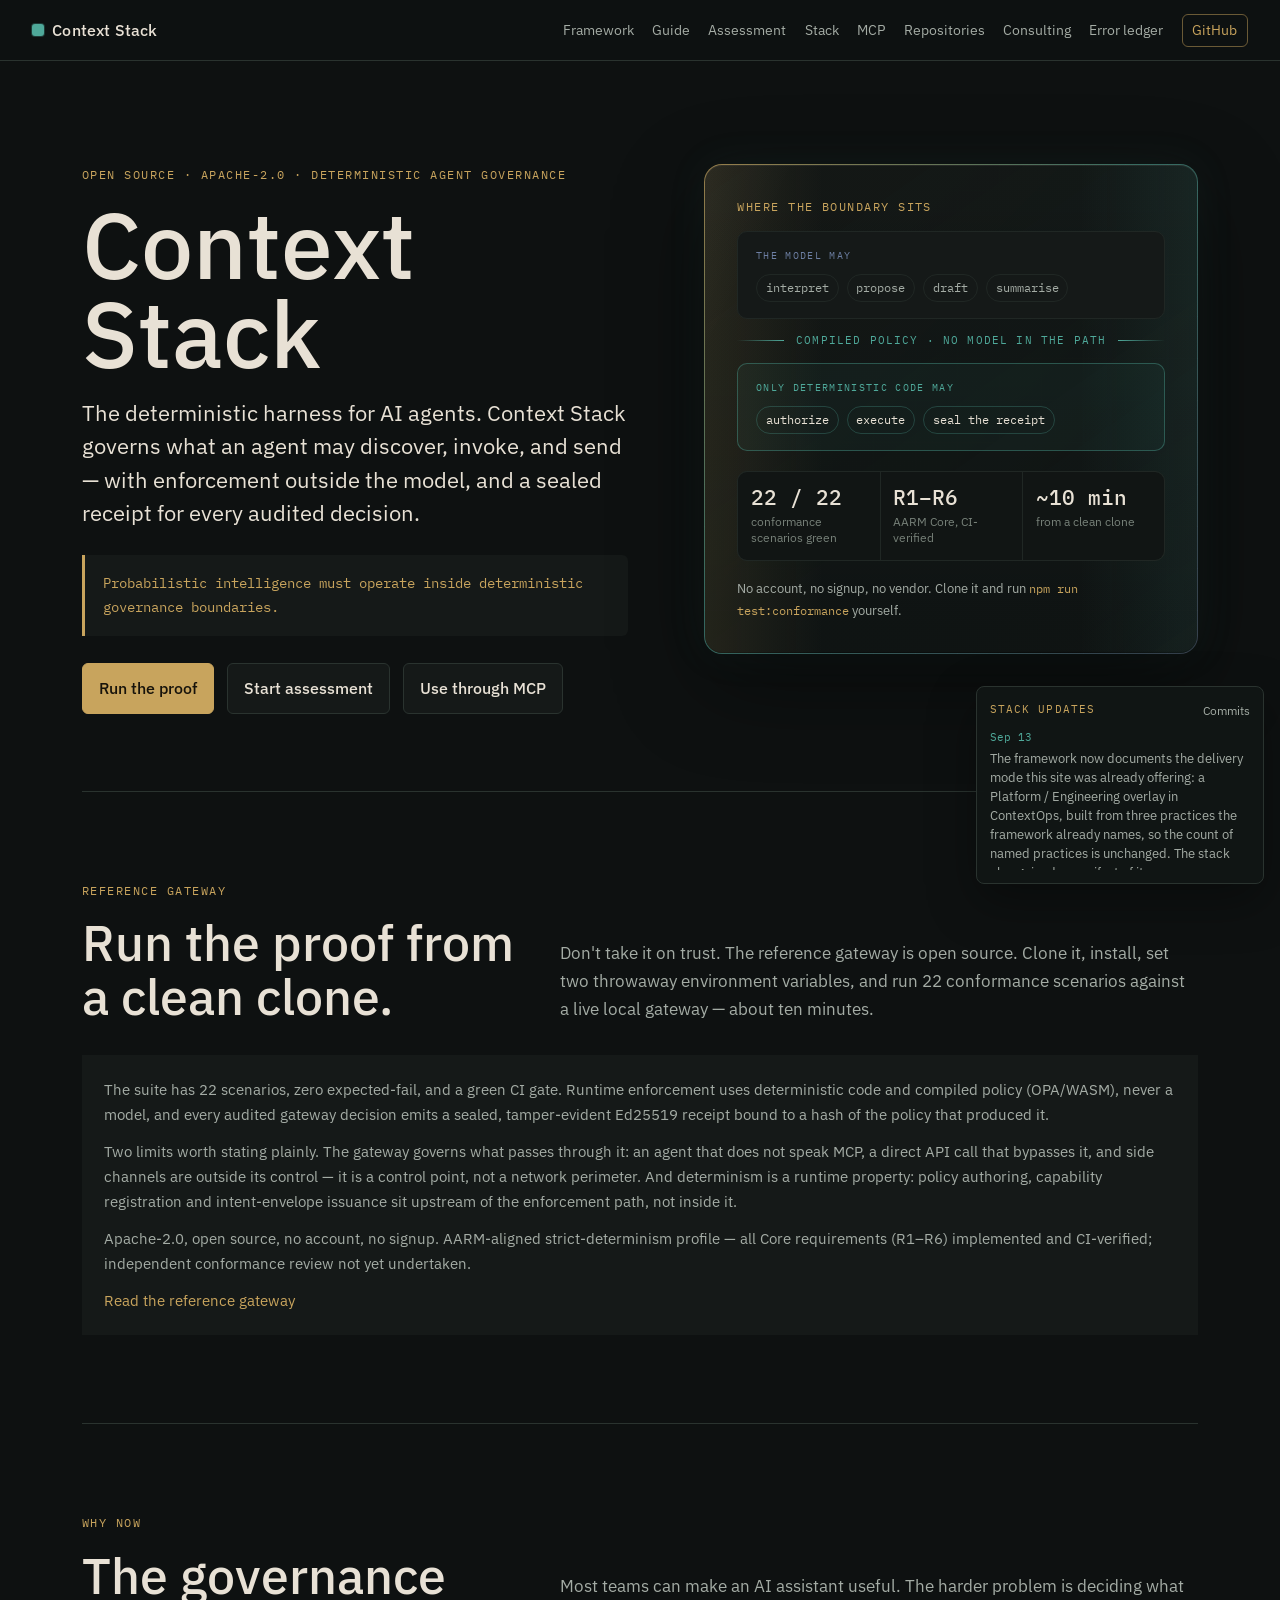
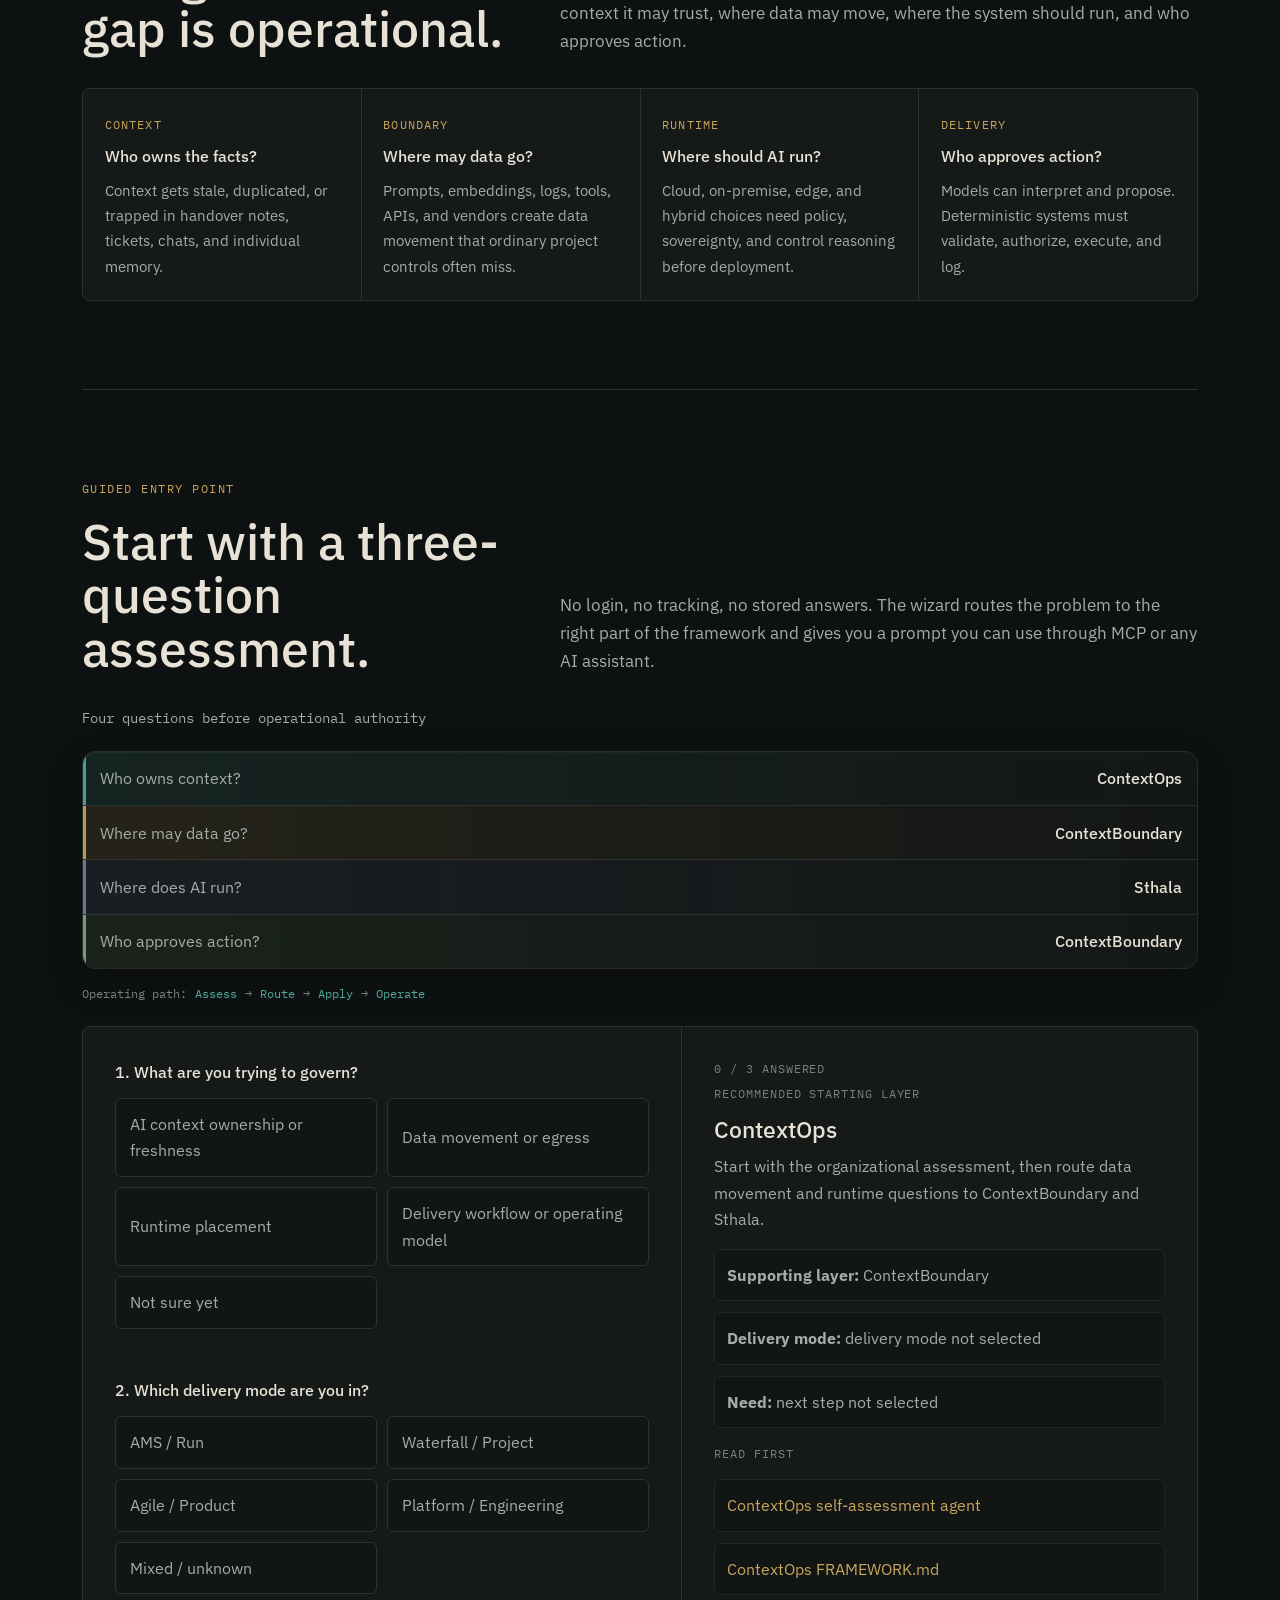
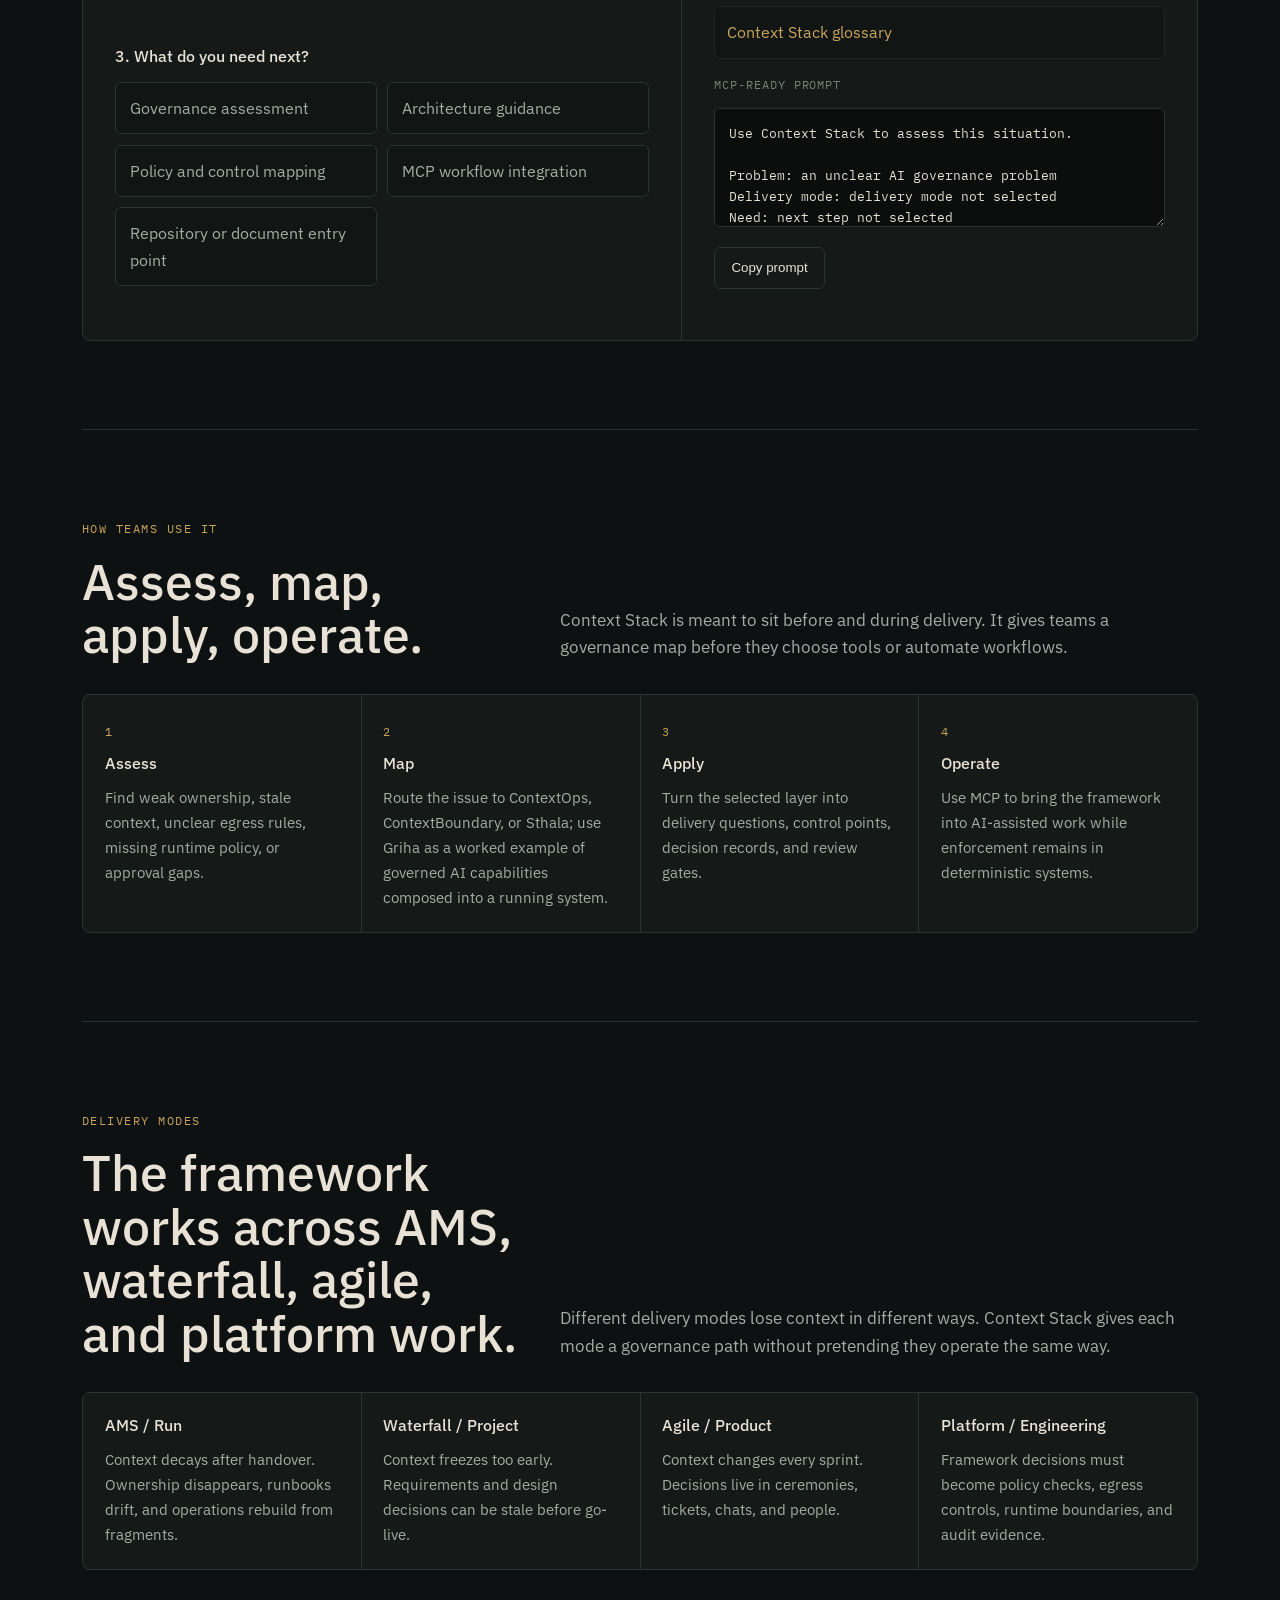
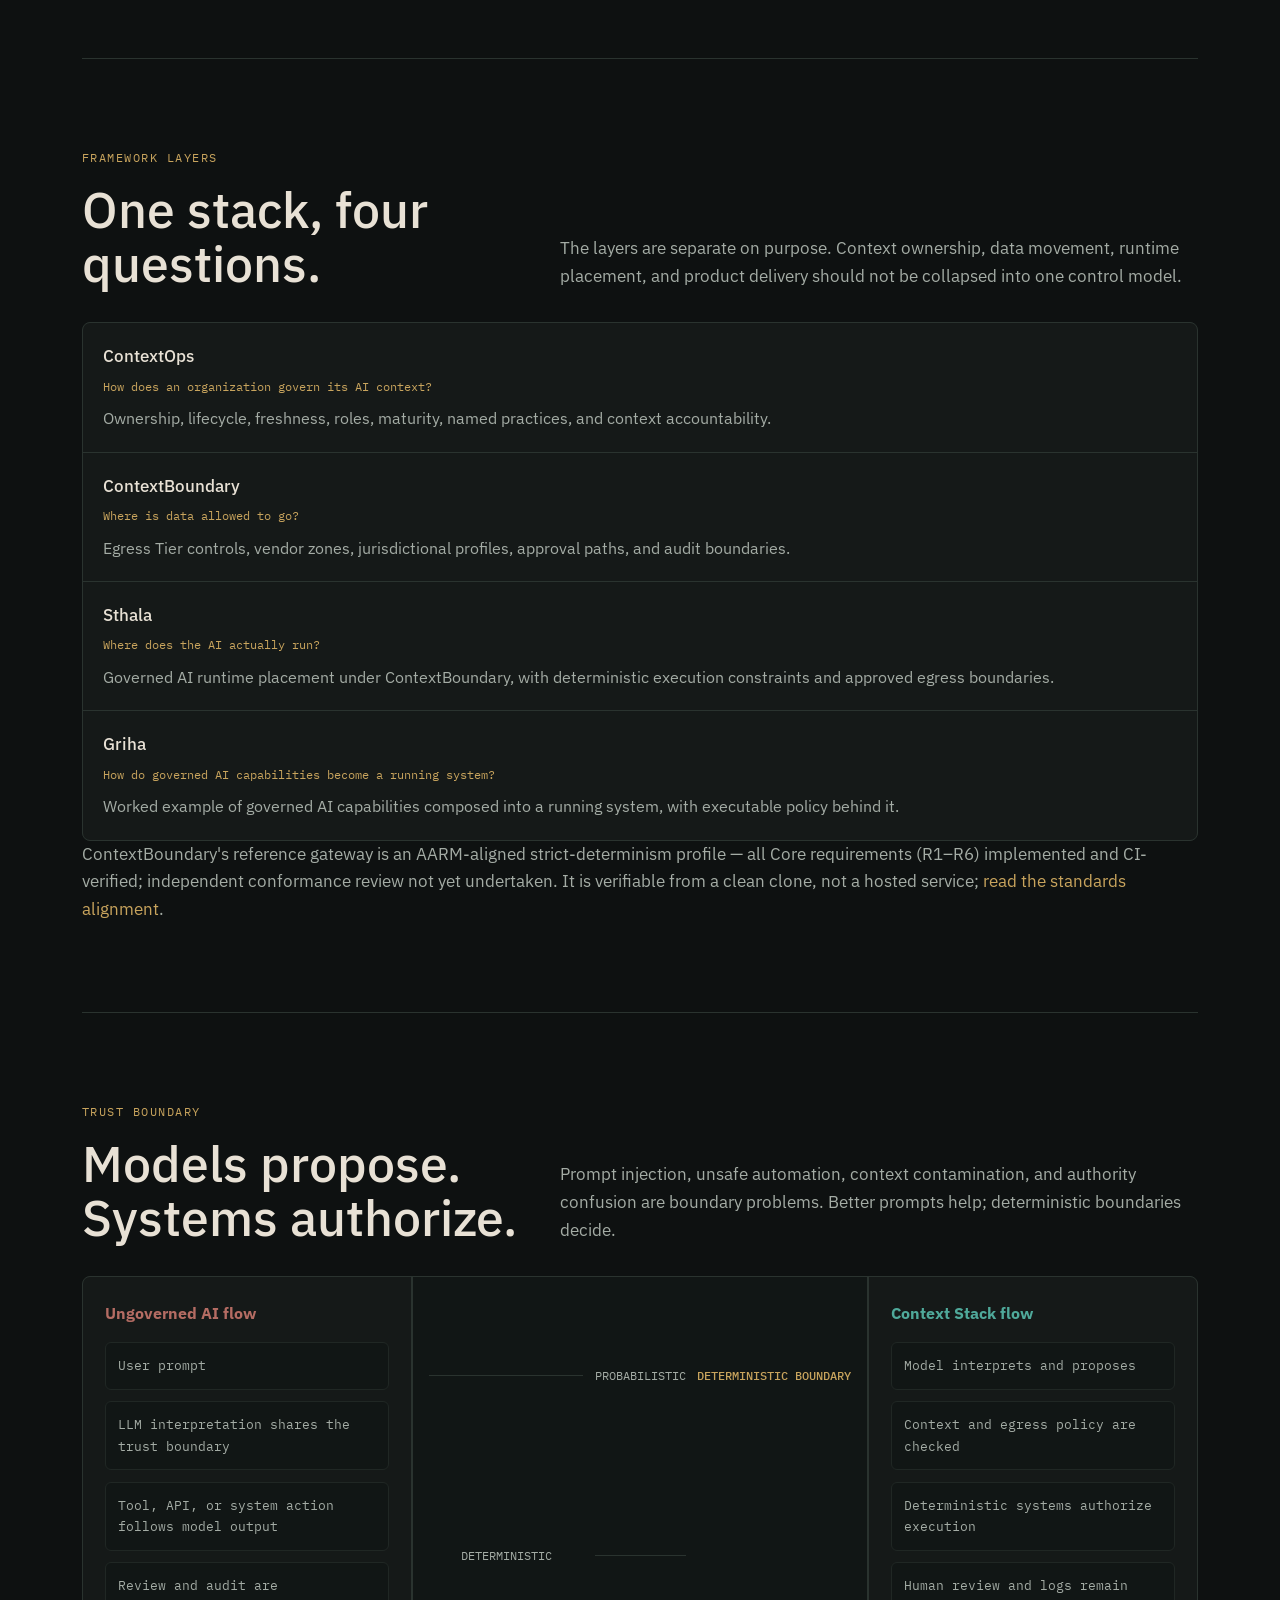
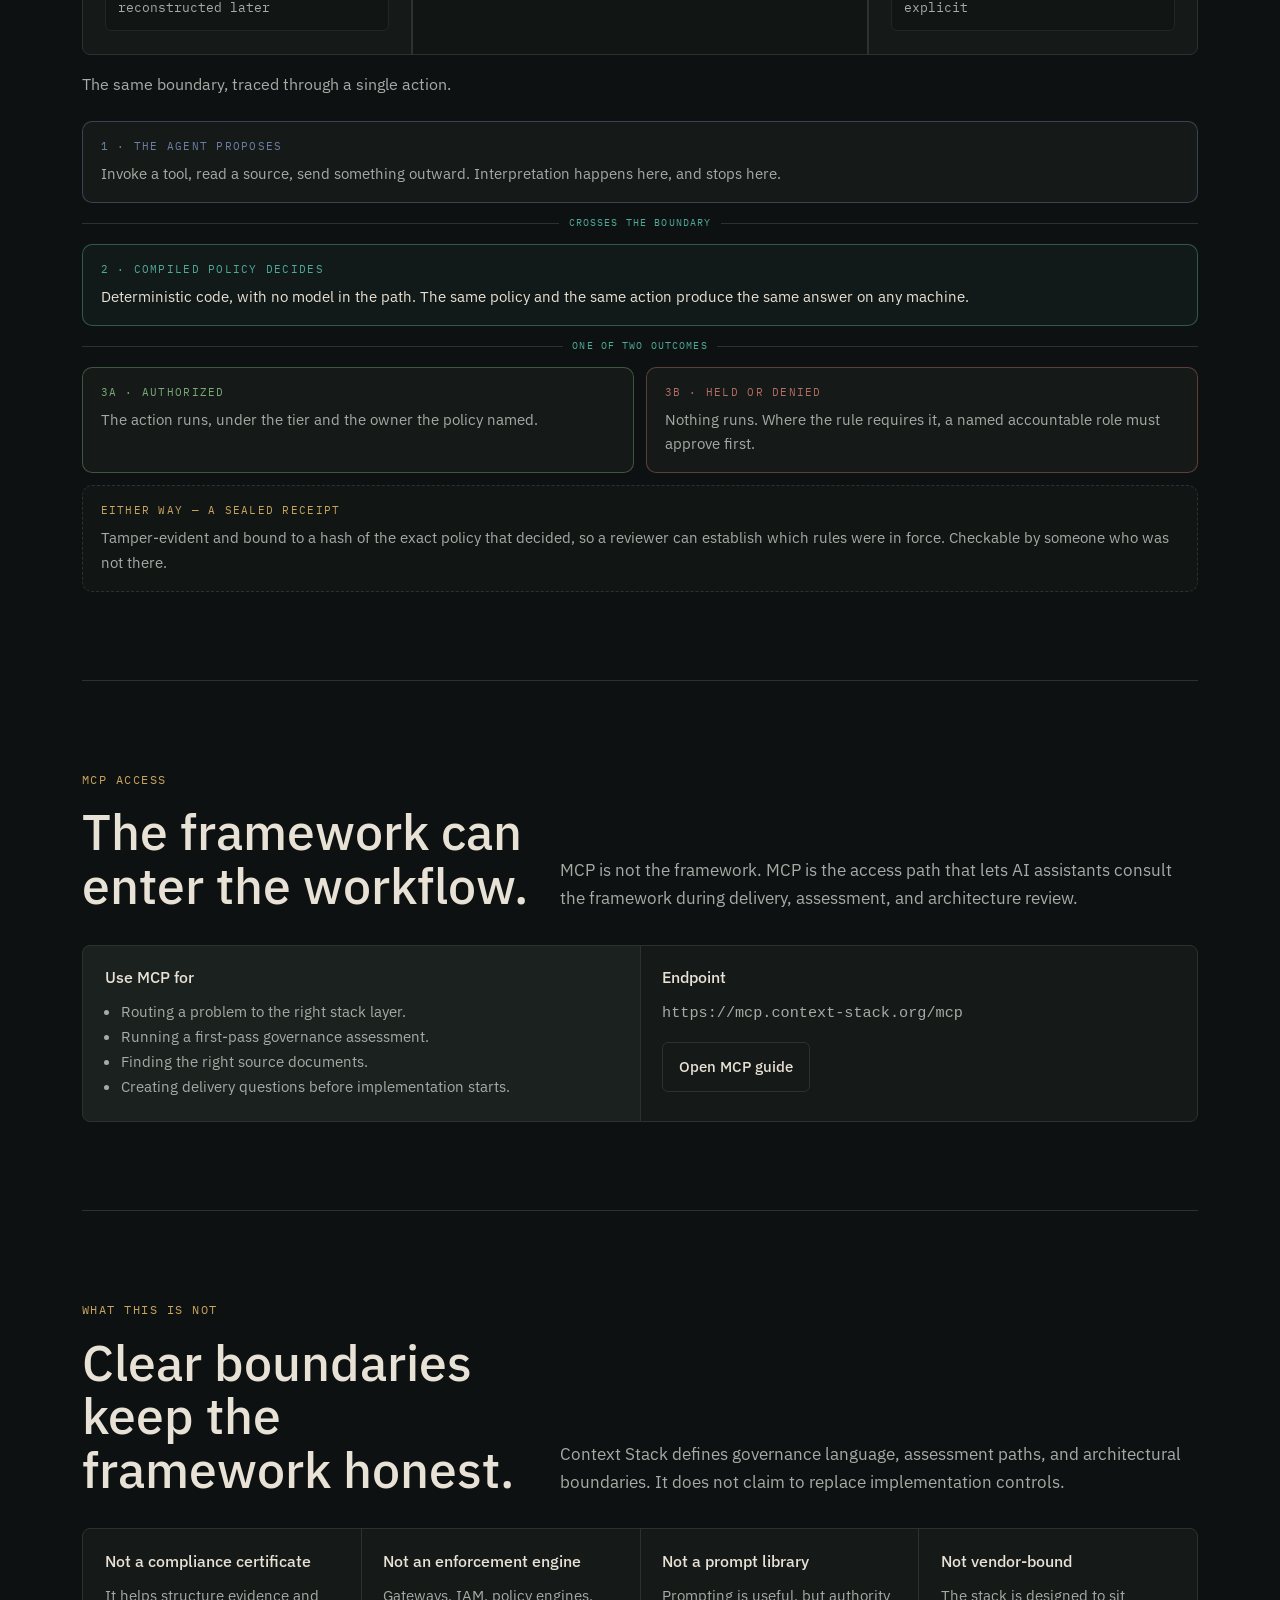
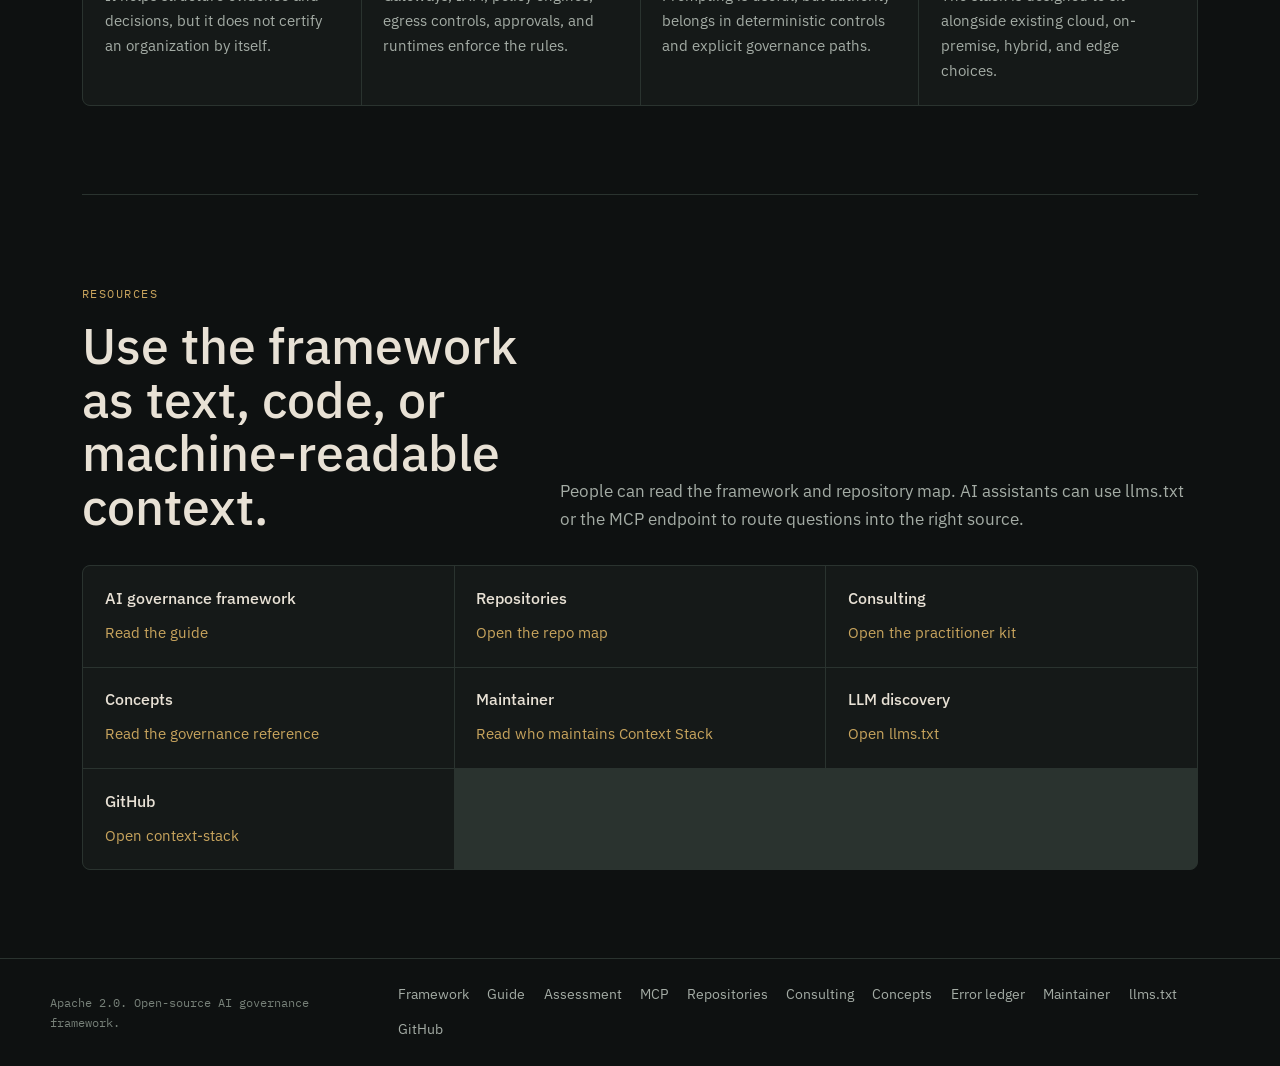
==== commit a192f003: "site: record the 2026-09-13 changes, and reorder the ticker Adds one entry for the six PARTs merged " ====
--- a/index.html
+++ b/index.html
@@ -158,24 +158,28 @@
   </div>
   <div class="updates-scroll" tabindex="0">
     <article>
+      <time datetime="2026-09-13">Sep 13</time>
+      <p>The framework now documents the delivery mode this site was already offering: a Platform / Engineering overlay in ContextOps, built from three practices the framework already names, so the count of named practices is unchanged. The stack also gained a manifest of its own repositories and a check that fails when the published registries disagree with it &mdash; the reference gateway had been missing from the canonical ownership map. Sthala&rsquo;s shell scripts are pinned to LF, because every one of them failed on a Windows checkout, the installer included. The error ledger moves into the site navigation, and records the specification error that produced this note&rsquo;s own discipline: an expected value copied from an earlier prompt and never recounted.</p>
+    </article>
+    <article>
+      <time datetime="2026-09-12">Sep 12</time>
+      <p>The homepage now traces a single action through the boundary: the agent proposes, compiled policy decides with no model in the path, the action either runs or is held for a named role, and either outcome emits a sealed receipt bound to a hash of the policy that decided. The trust-boundary comparison above it is unchanged; this is the mechanism underneath it. Dead stylesheet rules left behind when the receipt moved off the homepage are removed in the same change.</p>
+    </article>
+    <article>
+      <time datetime="2026-09-12">Sep 12</time>
+      <p>One of the five gated claim statements named the registry wrongly. The AARM registry heads its own page “Builder Registry”, singular, and its footer states that it is a Cloud Security Alliance project — so the attribution was right and the plural was not. Corrected byte-identically across all six gated surfaces, the verifier that enforces them, and the practitioner kit README in ContextBoundary.</p>
+    </article>
+    <article>
+      <time datetime="2026-09-11">Sep 11</time>
+      <p>The error ledger is published. Fifty-one recorded specification errors, thirty-four written up in full, each with the mechanism that caught it and the standing rule it produced. Two of the fifty-one were caught by the seat that made them before reaching anyone; the rest were caught by the builder checking source against prompt, by a gate, or by re-deriving after the fact. Numbering began after a nine-error session on 2026-08-14, so the fourteen before it are listed unnumbered, and three entries recorded only by number are left as a gap rather than reconstructed.</p>
+    </article>
+    <article>
+      <time datetime="2026-09-10">Sep 10</time>
+      <p>Two limits are now stated on the pages that make the claim. The reference gateway governs what passes through it — an agent that does not speak MCP, a direct API call that bypasses it, and side channels are outside its control, so it is a control point rather than a network perimeter. And determinism is a runtime property: policy authoring, capability registration and intent-envelope issuance sit upstream of the enforcement path. The conformance report now names where R6 is proved, since the twenty-two scenarios cover R1 to R5 and audit, and records that its adversarial scenarios have had no external red team.</p>
+    </article>
+    <article>
       <time datetime="2026-09-09">Sep 9</time>
       <p>A source audit against the gateway found four claims on this site broader than the implementation supports. Receipts are now scoped to audited gateway decisions, because discovery filtering evaluates policy without emitting one. Enforcement is described as deterministic code plus compiled policy rather than compiled policy alone, because capability filtering runs in deterministic JavaScript outside the WASM module. The maintainer page no longer claims the conformance suite can check assertions about prior professional work. The receipt verification command on the AMS page was incomplete and now runs as printed.</p>
-    </article>
-    <article>
-      <time datetime="2026-09-12">Sep 12</time>
-      <p>The homepage now traces a single action through the boundary: the agent proposes, compiled policy decides with no model in the path, the action either runs or is held for a named role, and either outcome emits a sealed receipt bound to a hash of the policy that decided. The trust-boundary comparison above it is unchanged; this is the mechanism underneath it. Dead stylesheet rules left behind when the receipt moved off the homepage are removed in the same change.</p>
-    </article>
-    <article>
-      <time datetime="2026-09-12">Sep 12</time>
-      <p>One of the five gated claim statements named the registry wrongly. The AARM registry heads its own page “Builder Registry”, singular, and its footer states that it is a Cloud Security Alliance project — so the attribution was right and the plural was not. Corrected byte-identically across all six gated surfaces, the verifier that enforces them, and the practitioner kit README in ContextBoundary.</p>
-    </article>
-    <article>
-      <time datetime="2026-09-11">Sep 11</time>
-      <p>The error ledger is published. Fifty-one recorded specification errors, thirty-four written up in full, each with the mechanism that caught it and the standing rule it produced. Two of the fifty-one were caught by the seat that made them before reaching anyone; the rest were caught by the builder checking source against prompt, by a gate, or by re-deriving after the fact. Numbering began after a nine-error session on 2026-08-14, so the fourteen before it are listed unnumbered, and three entries recorded only by number are left as a gap rather than reconstructed.</p>
-    </article>
-    <article>
-      <time datetime="2026-09-10">Sep 10</time>
-      <p>Two limits are now stated on the pages that make the claim. The reference gateway governs what passes through it — an agent that does not speak MCP, a direct API call that bypasses it, and side channels are outside its control, so it is a control point rather than a network perimeter. And determinism is a runtime property: policy authoring, capability registration and intent-envelope issuance sit upstream of the enforcement path. The conformance report now names where R6 is proved, since the twenty-two scenarios cover R1 to R5 and audit, and records that its adversarial scenarios have had no external red team.</p>
     </article>
     <article>
       <time datetime="2026-09-08">Sep 8</time>
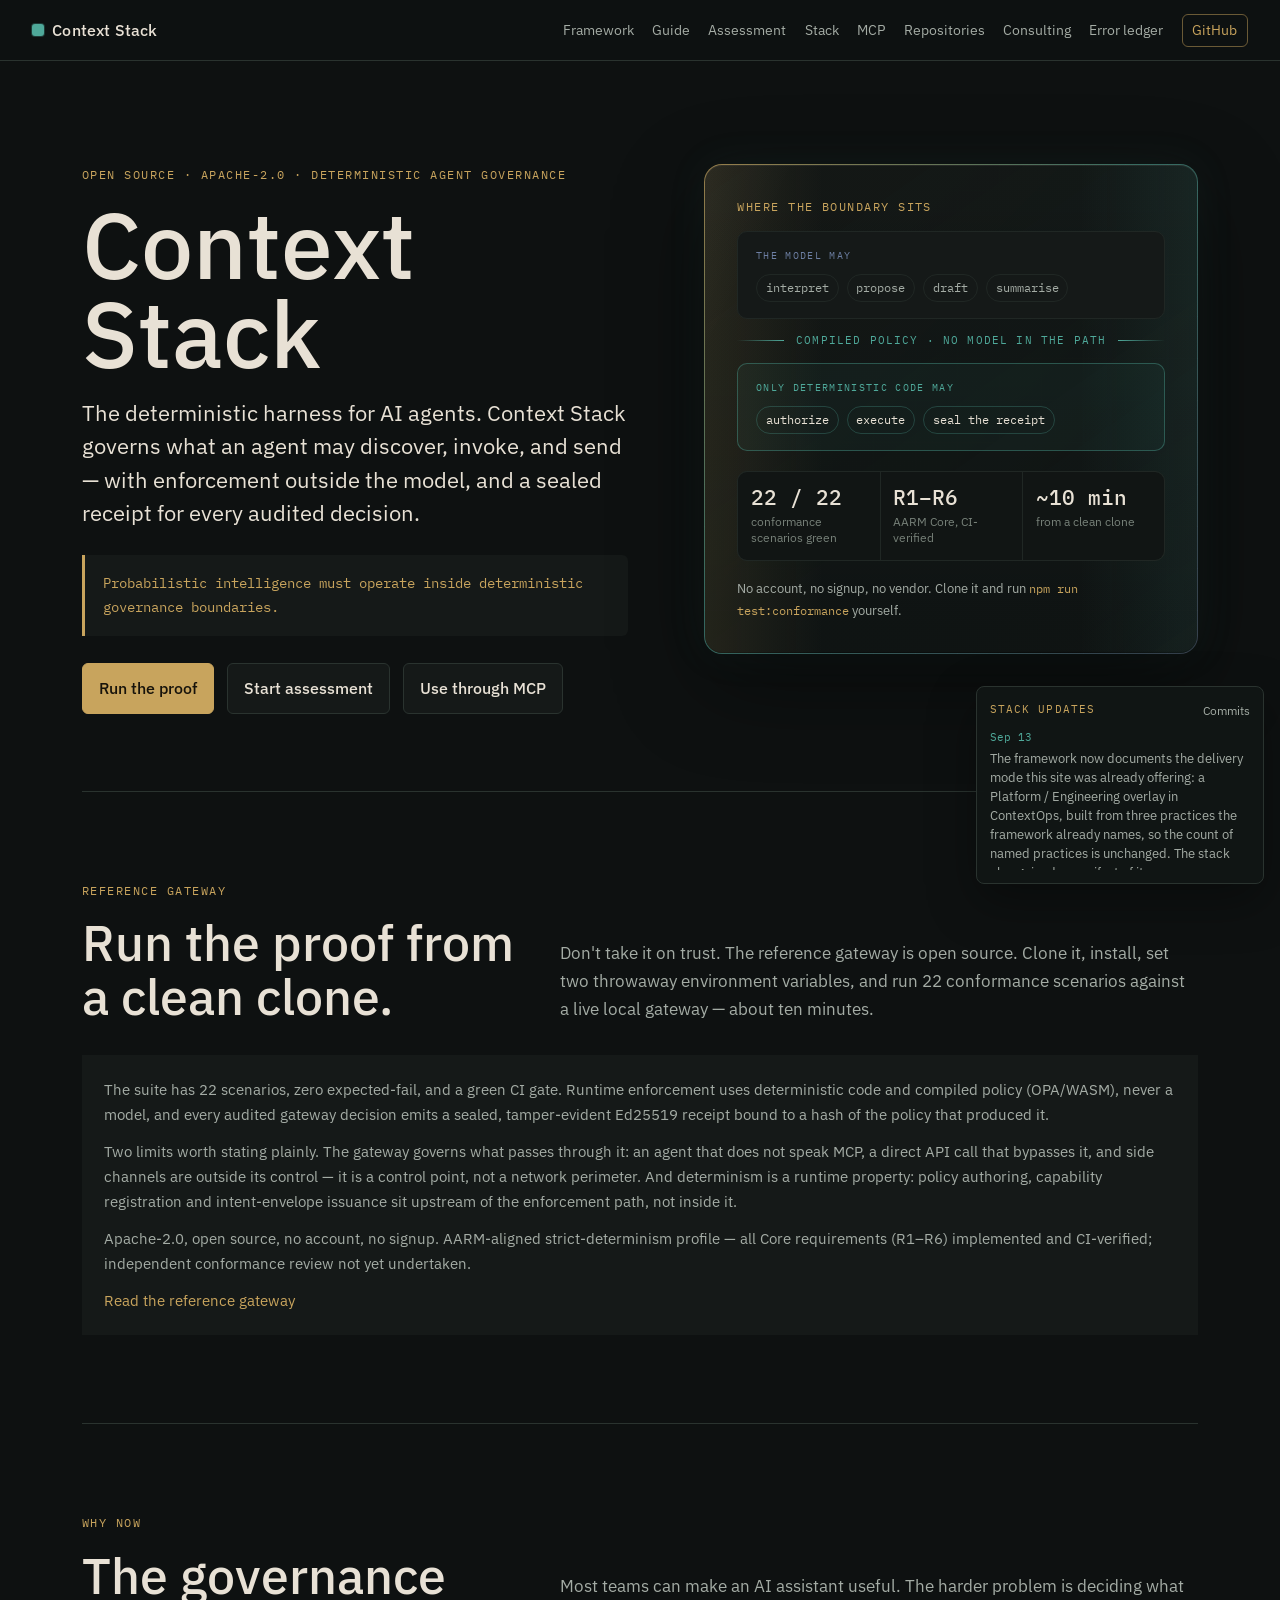
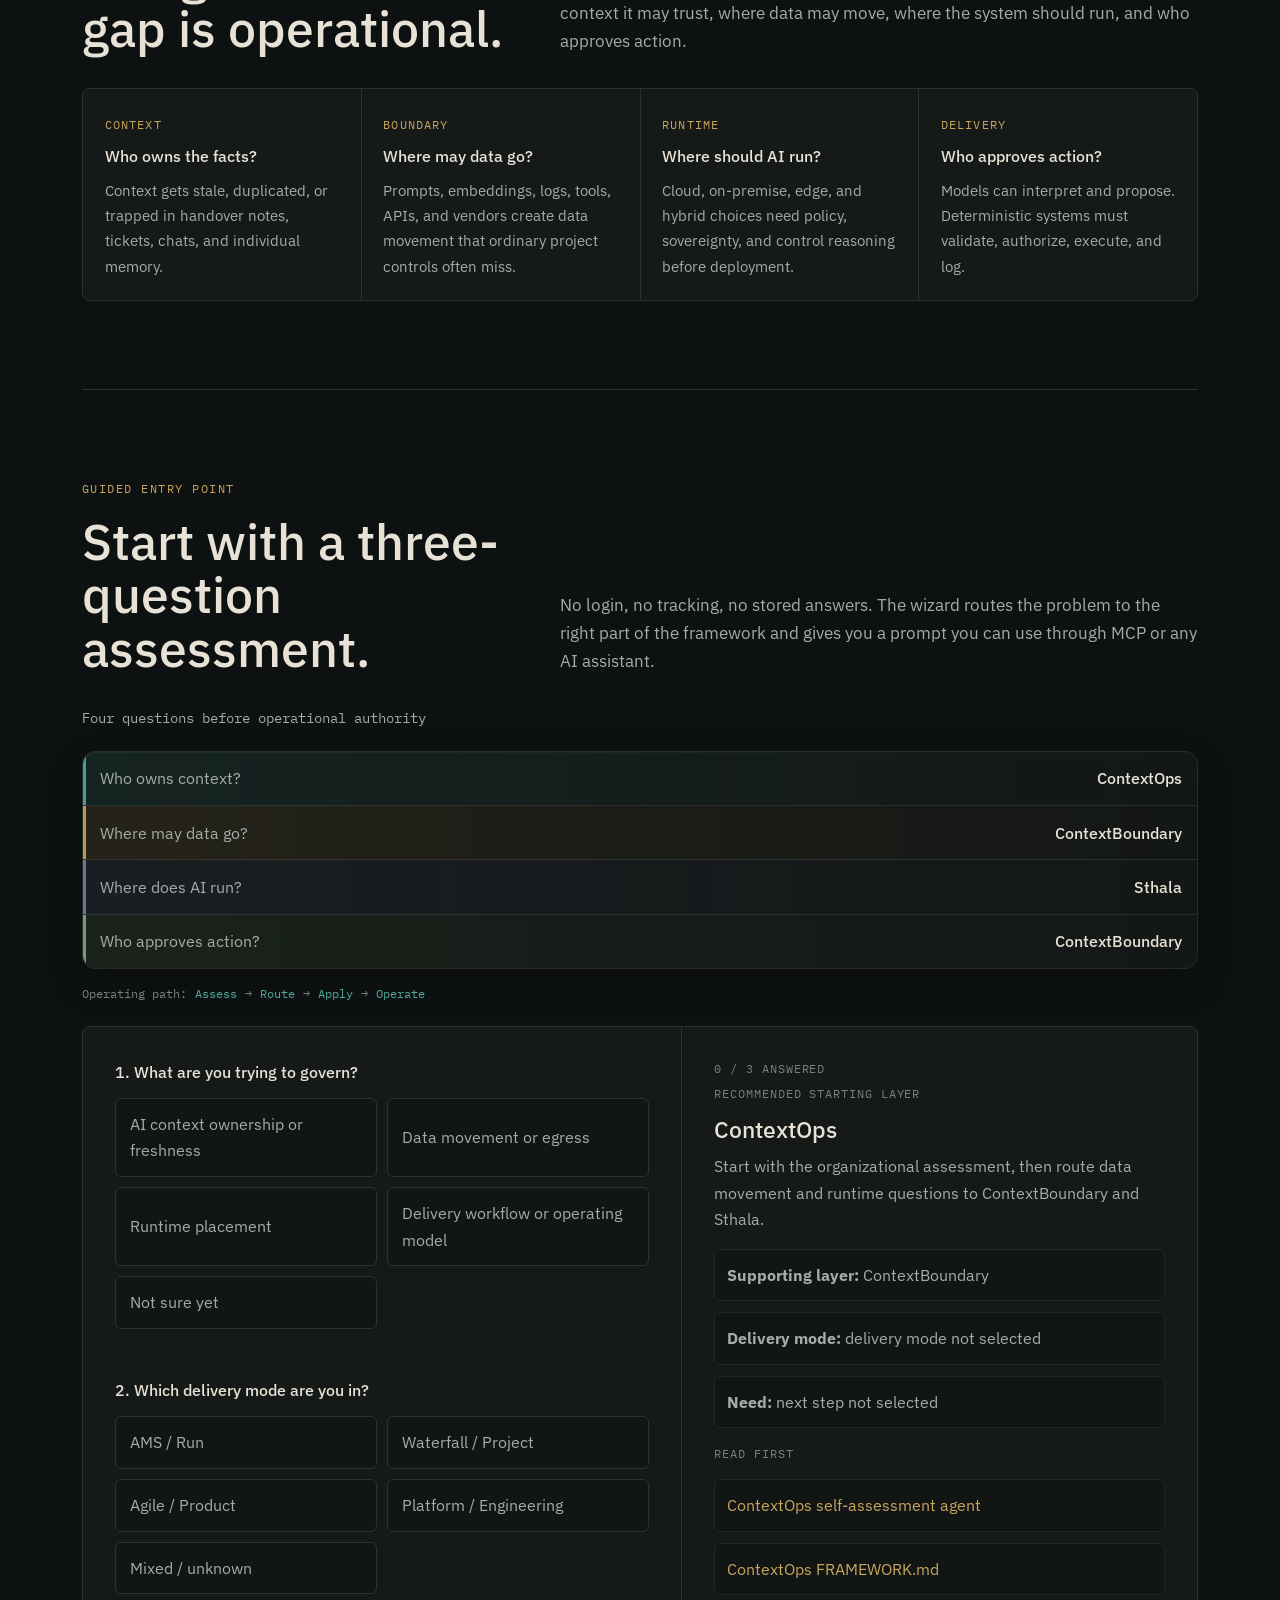
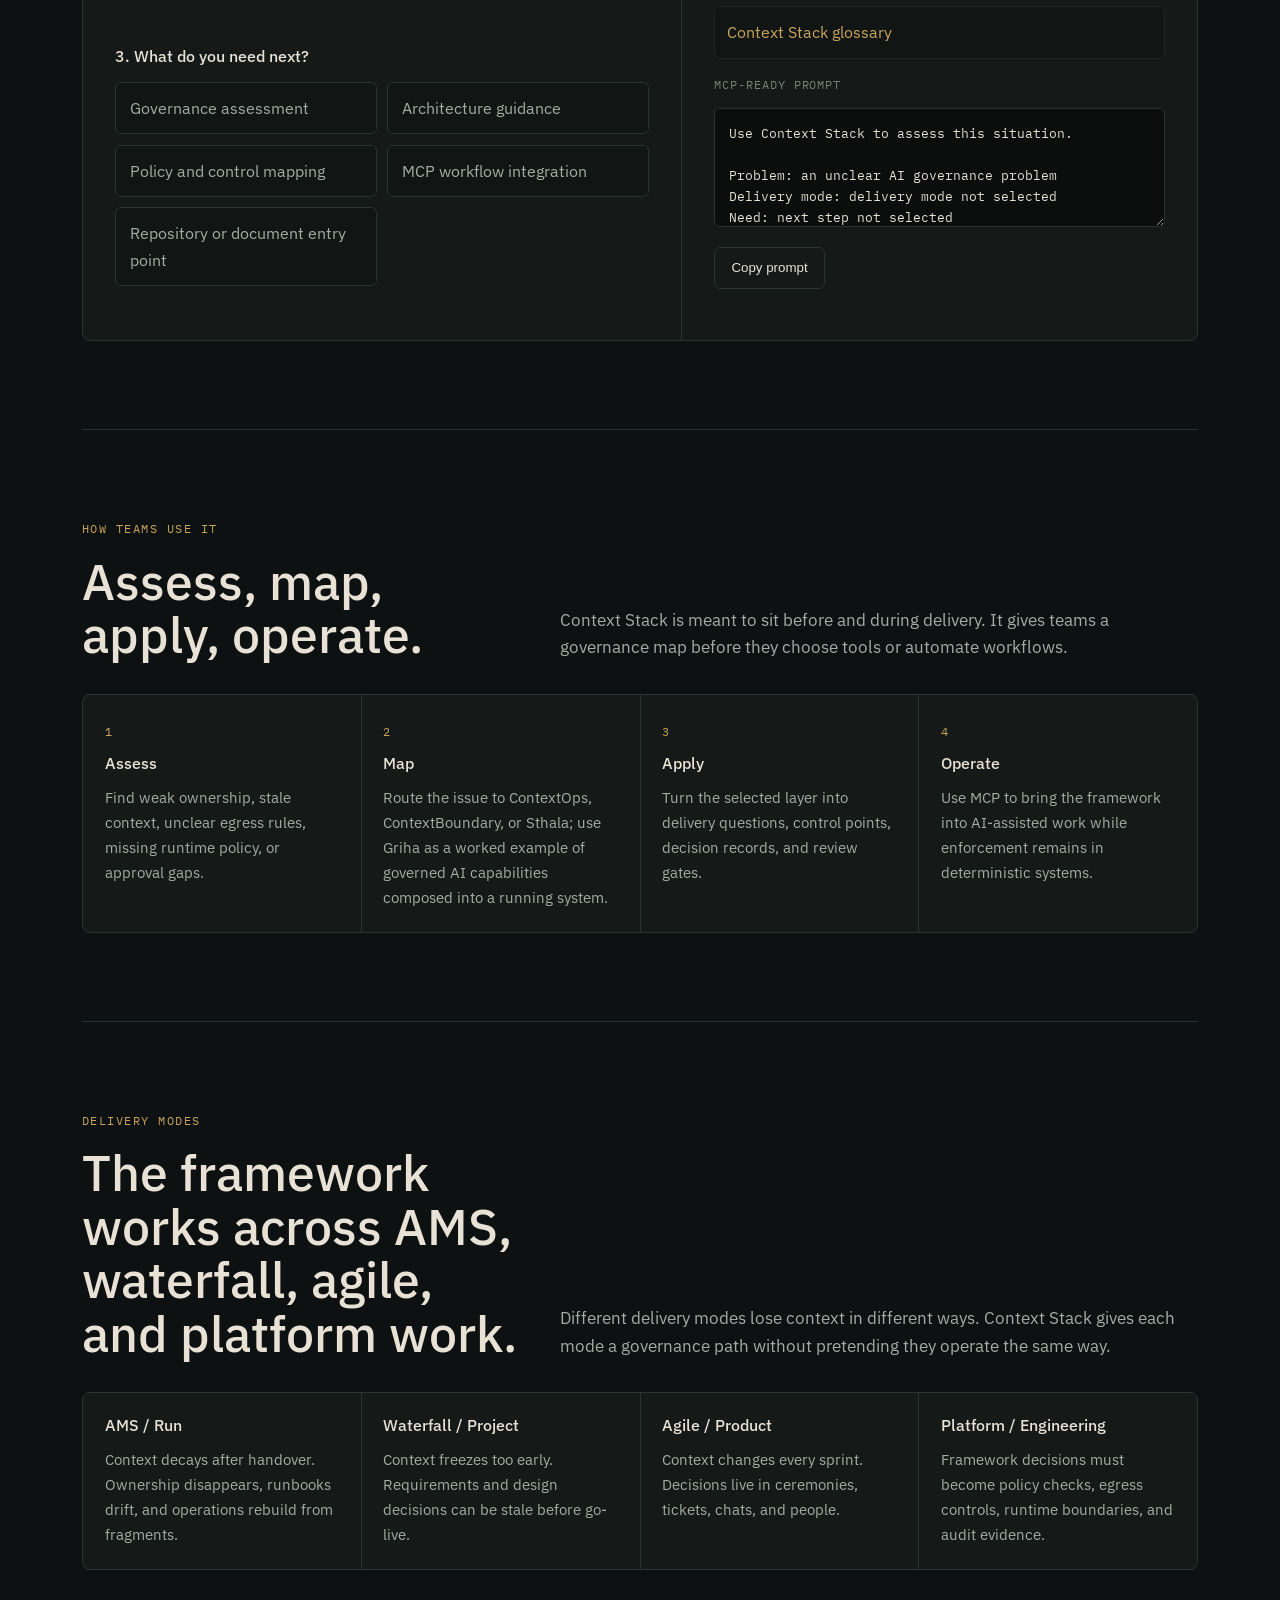
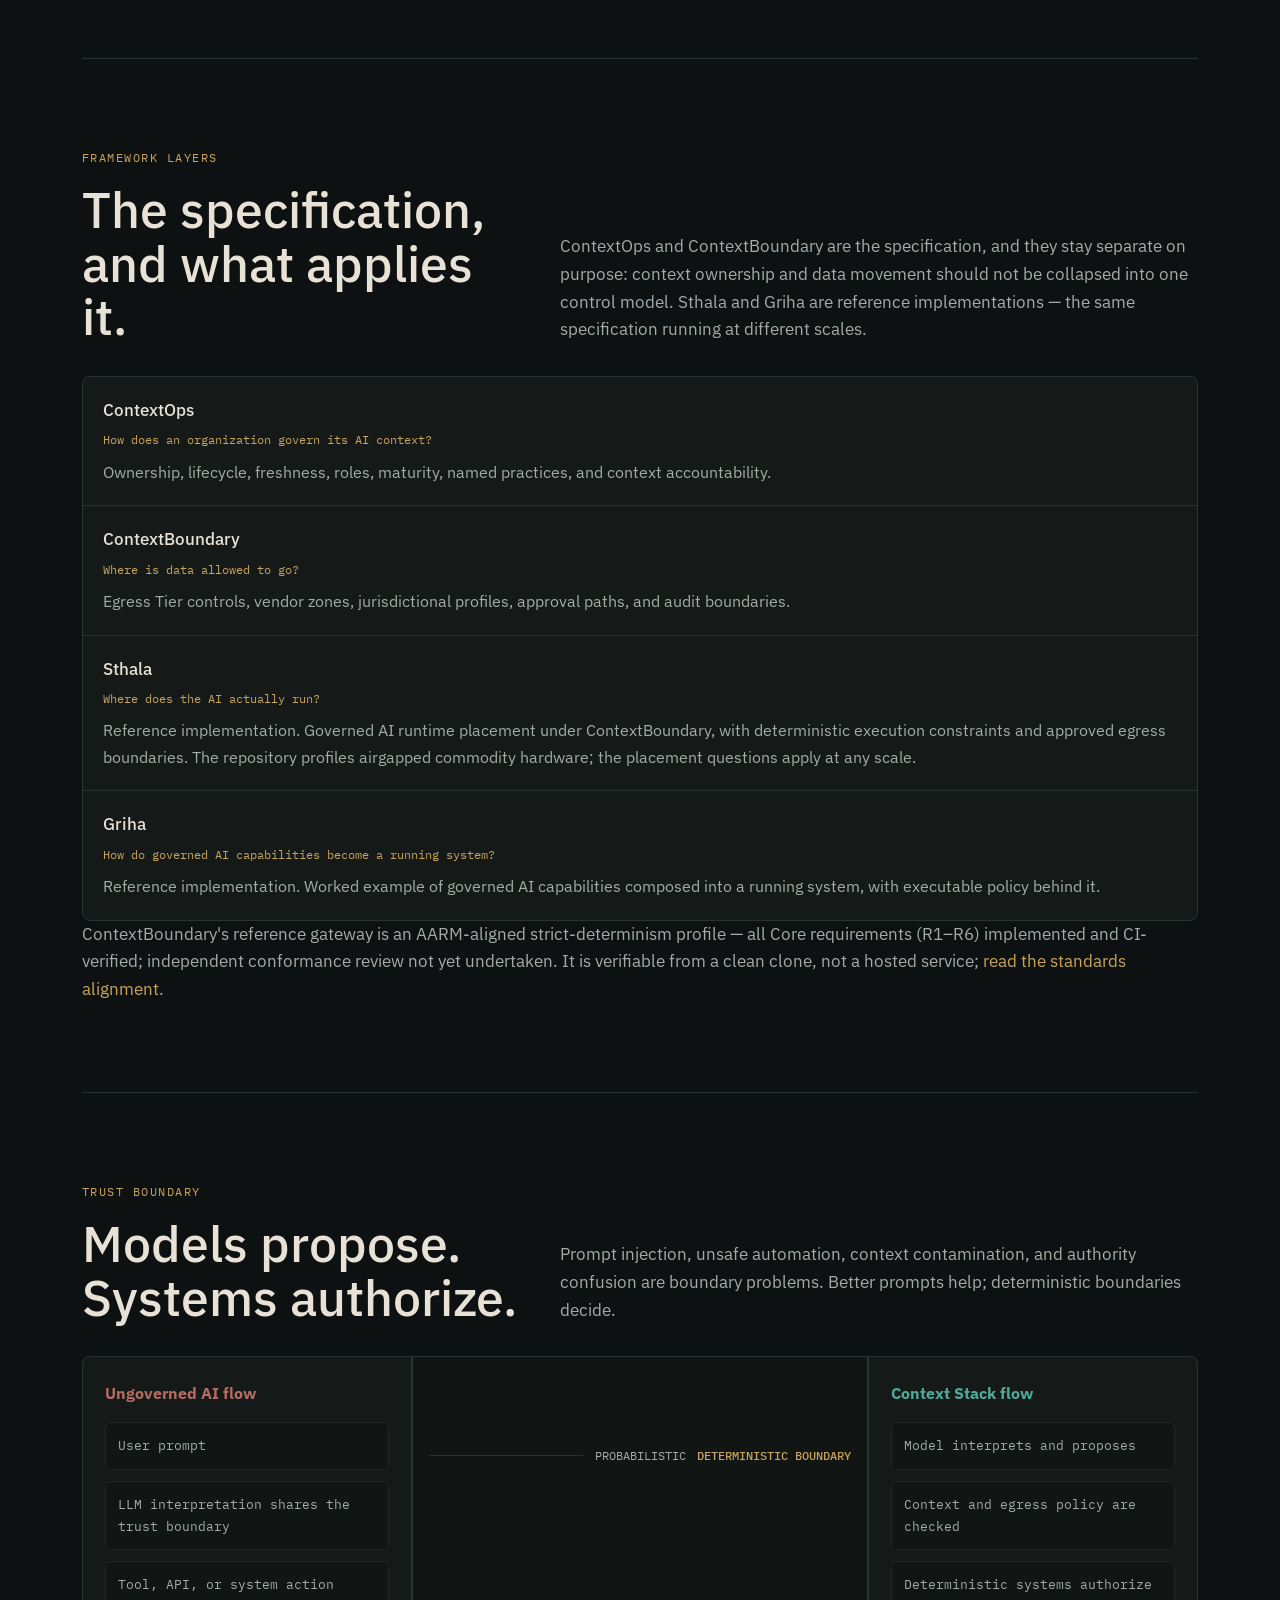
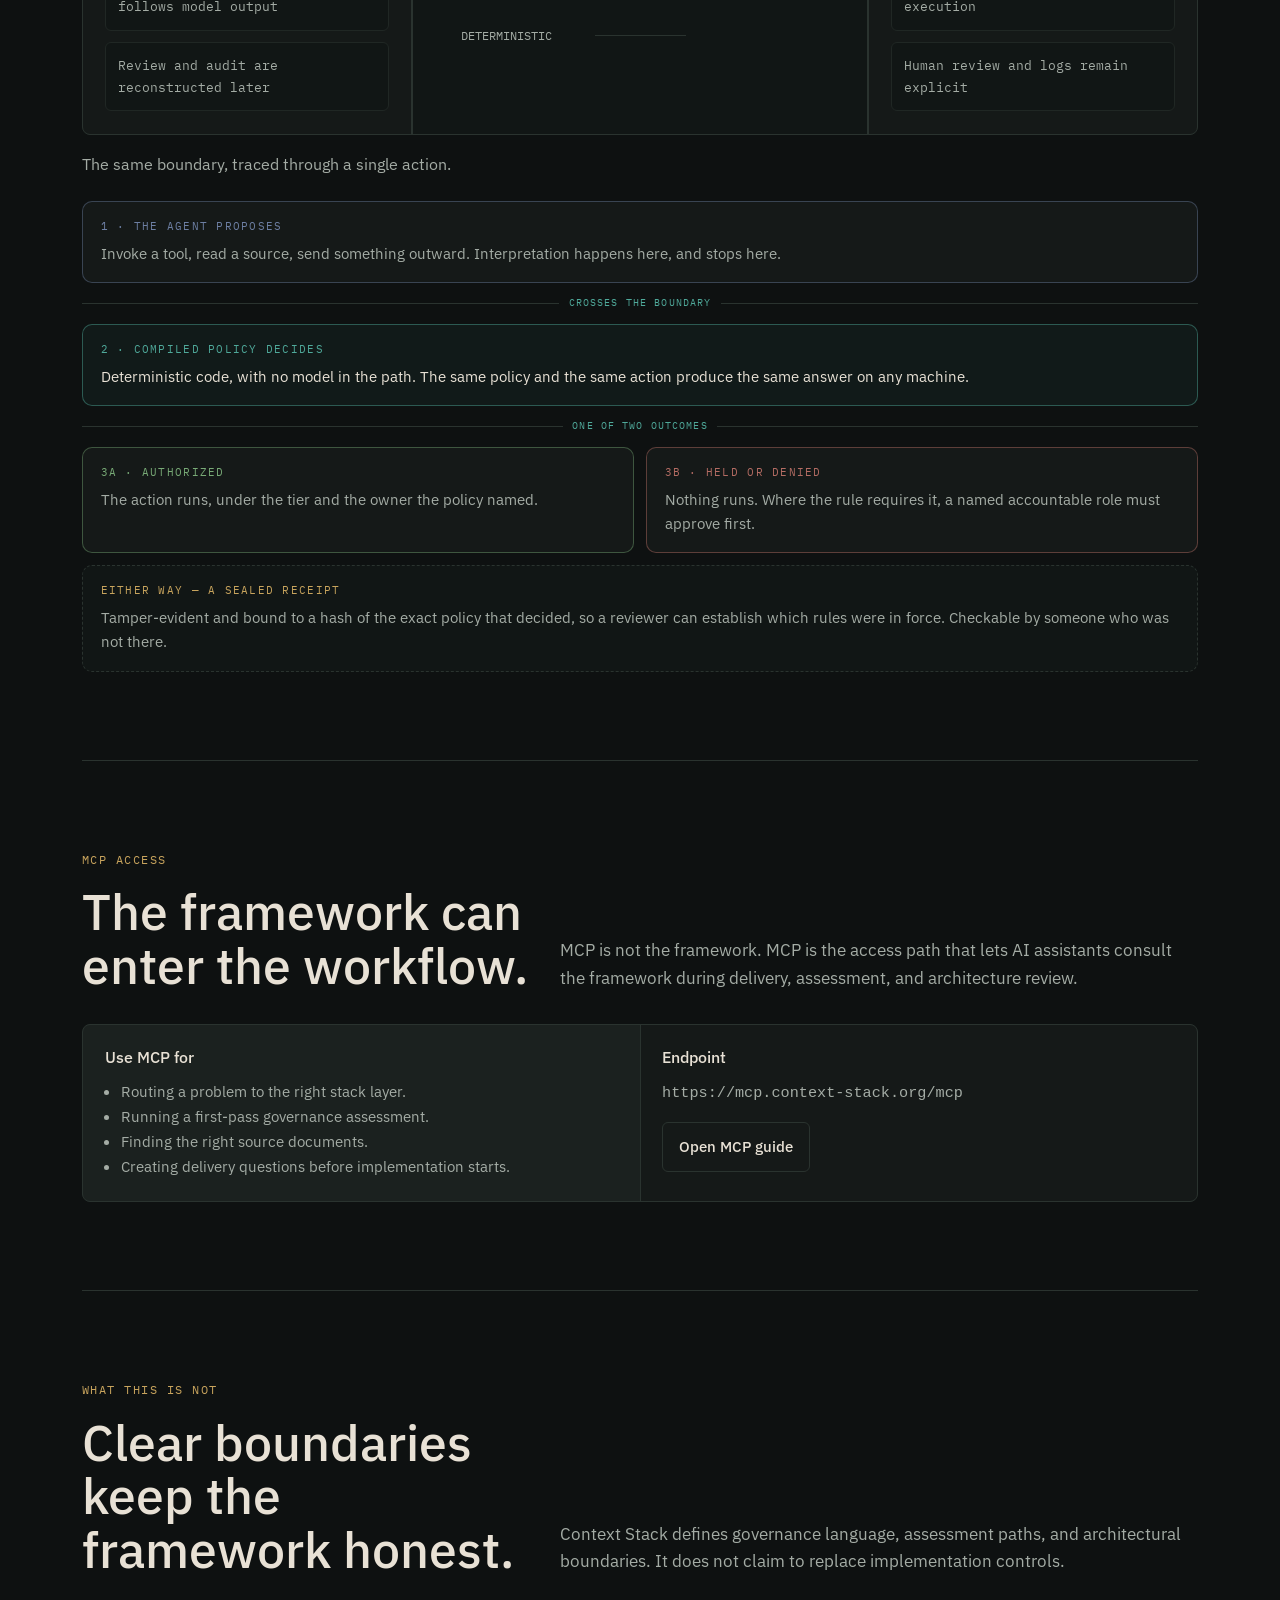
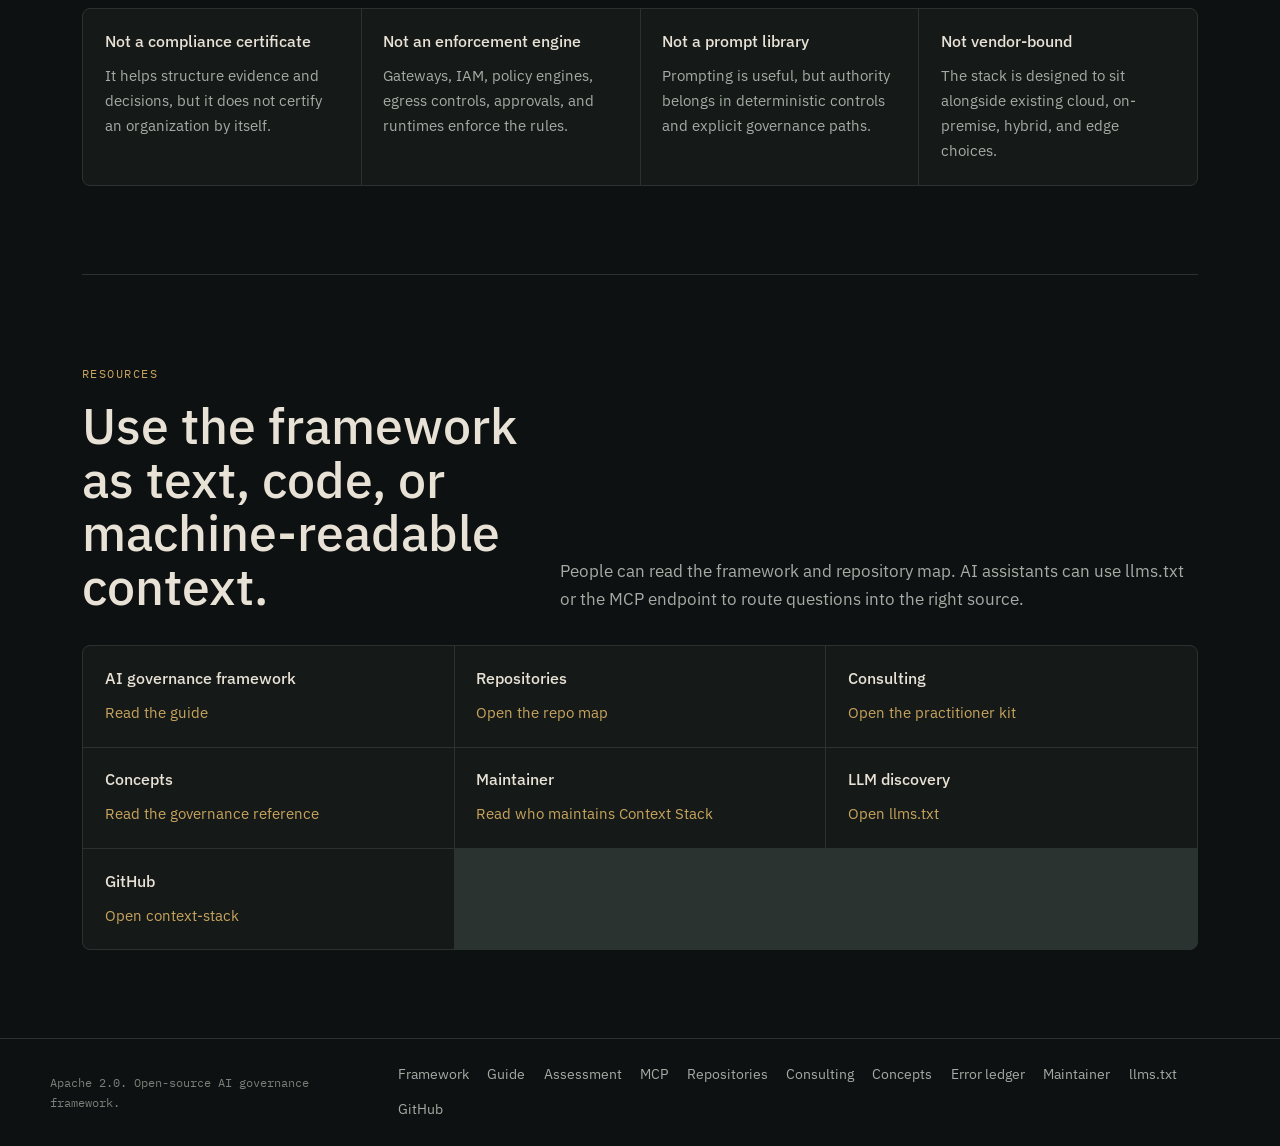
==== commit b9e2d2d0: "site: separate the specification from what applies it The stack section described four peer layers. " ====
--- a/index.html
+++ b/index.html
@@ -512,9 +512,9 @@
     <div class="section-head">
       <div>
         <p class="eyebrow">Framework layers</p>
-        <h2>One stack, four questions.</h2>
-      </div>
-      <p class="section-lede">The layers are separate on purpose. Context ownership, data movement, runtime placement, and product delivery should not be collapsed into one control model.</p>
+        <h2>The specification, and what applies it.</h2>
+      </div>
+      <p class="section-lede">ContextOps and ContextBoundary are the specification, and they stay separate on purpose: context ownership and data movement should not be collapsed into one control model. Sthala and Griha are reference implementations — the same specification running at different scales.</p>
     </div>
     <ul class="stack-list">
       <li>
@@ -530,12 +530,12 @@
       <li>
         <a href="https://github.com/kannanokannan/Sthala" target="_blank" rel="noopener">Sthala</a>
         <span class="summary">Where does the AI actually run?</span>
-        <p class="details">Governed AI runtime placement under ContextBoundary, with deterministic execution constraints and approved egress boundaries.</p>
+        <p class="details">Reference implementation. Governed AI runtime placement under ContextBoundary, with deterministic execution constraints and approved egress boundaries. The repository profiles airgapped commodity hardware; the placement questions apply at any scale.</p>
       </li>
       <li>
         <a href="https://github.com/kannanokannan/Griha" target="_blank" rel="noopener">Griha</a>
         <span class="summary">How do governed AI capabilities become a running system?</span>
-        <p class="details">Worked example of governed AI capabilities composed into a running system, with executable policy behind it.</p>
+        <p class="details">Reference implementation. Worked example of governed AI capabilities composed into a running system, with executable policy behind it.</p>
       </li>
     </ul>
     <p class="section-lede">ContextBoundary's reference gateway is an AARM-aligned strict-determinism profile — all Core requirements (R1–R6) implemented and CI-verified; independent conformance review not yet undertaken. It is verifiable from a clean clone, not a hosted service; <a href="/ai-governance-framework.html#standards-alignment">read the standards alignment</a>.</p>
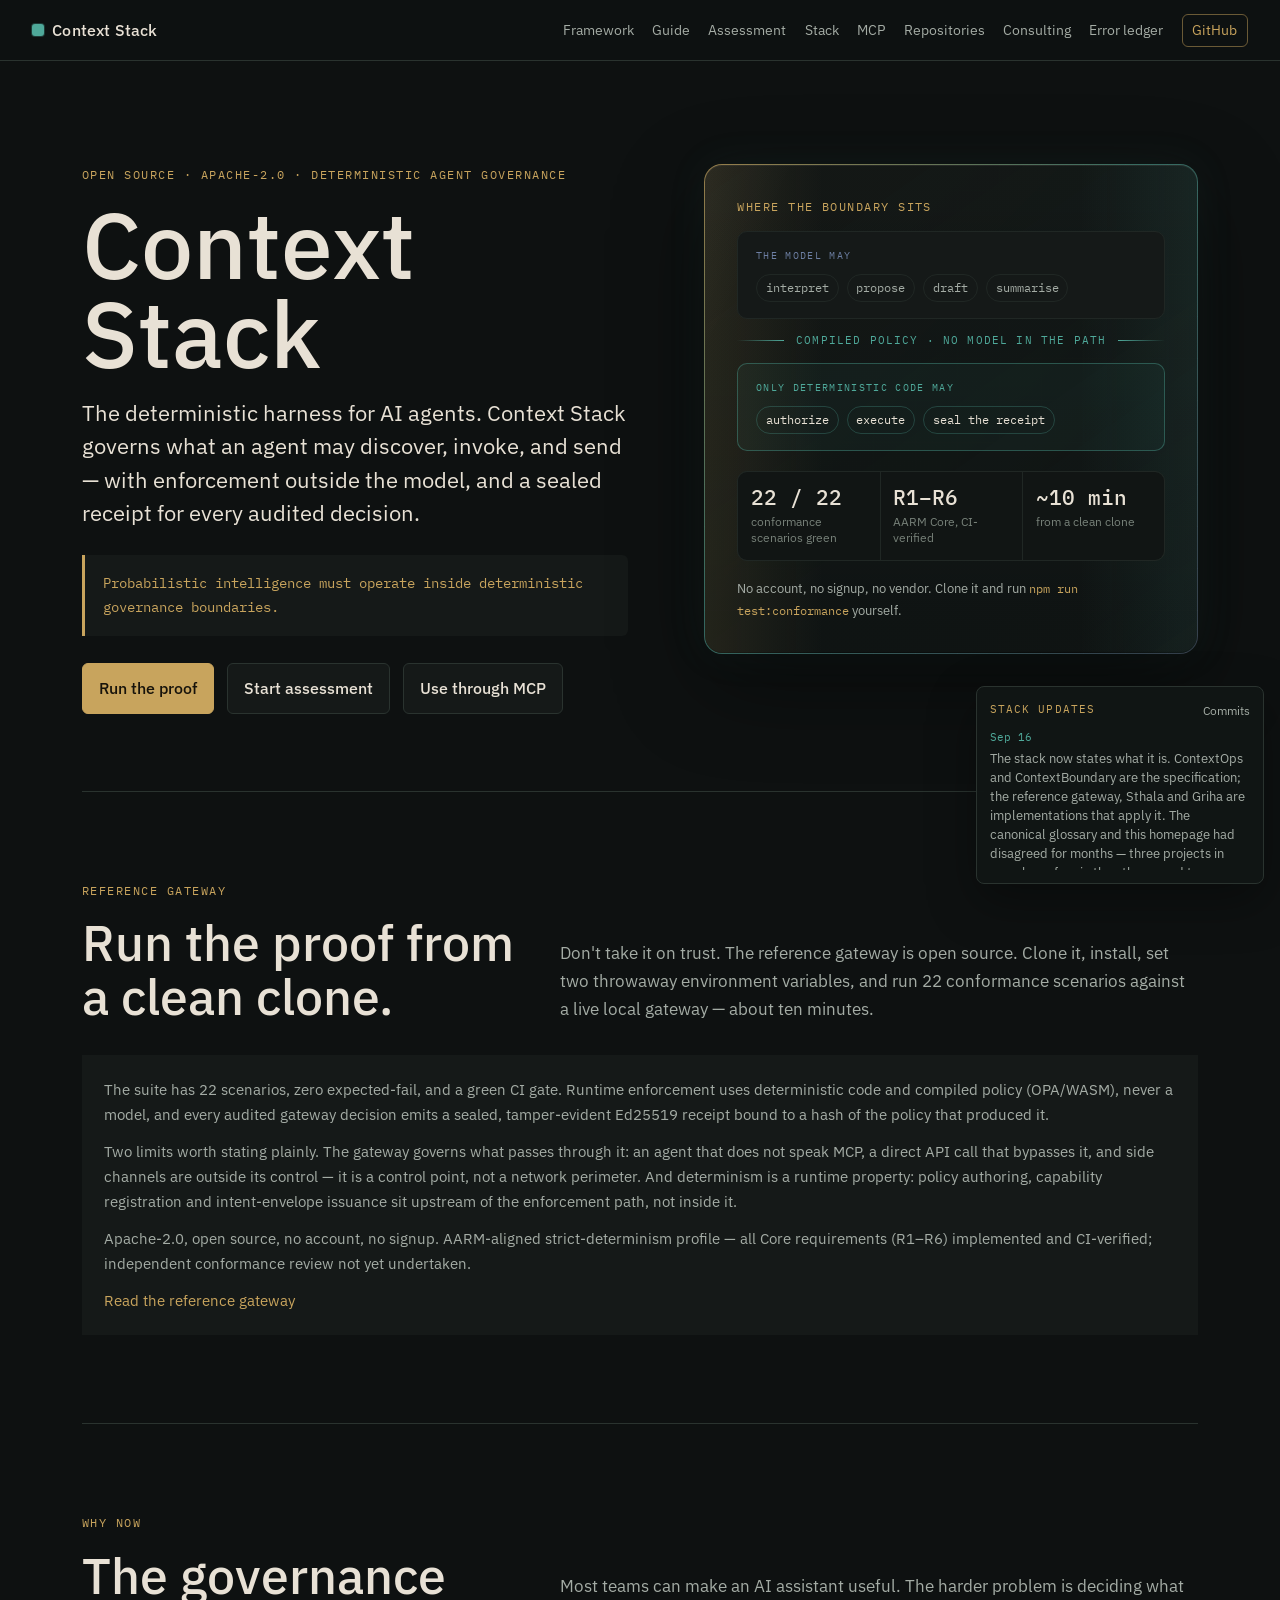
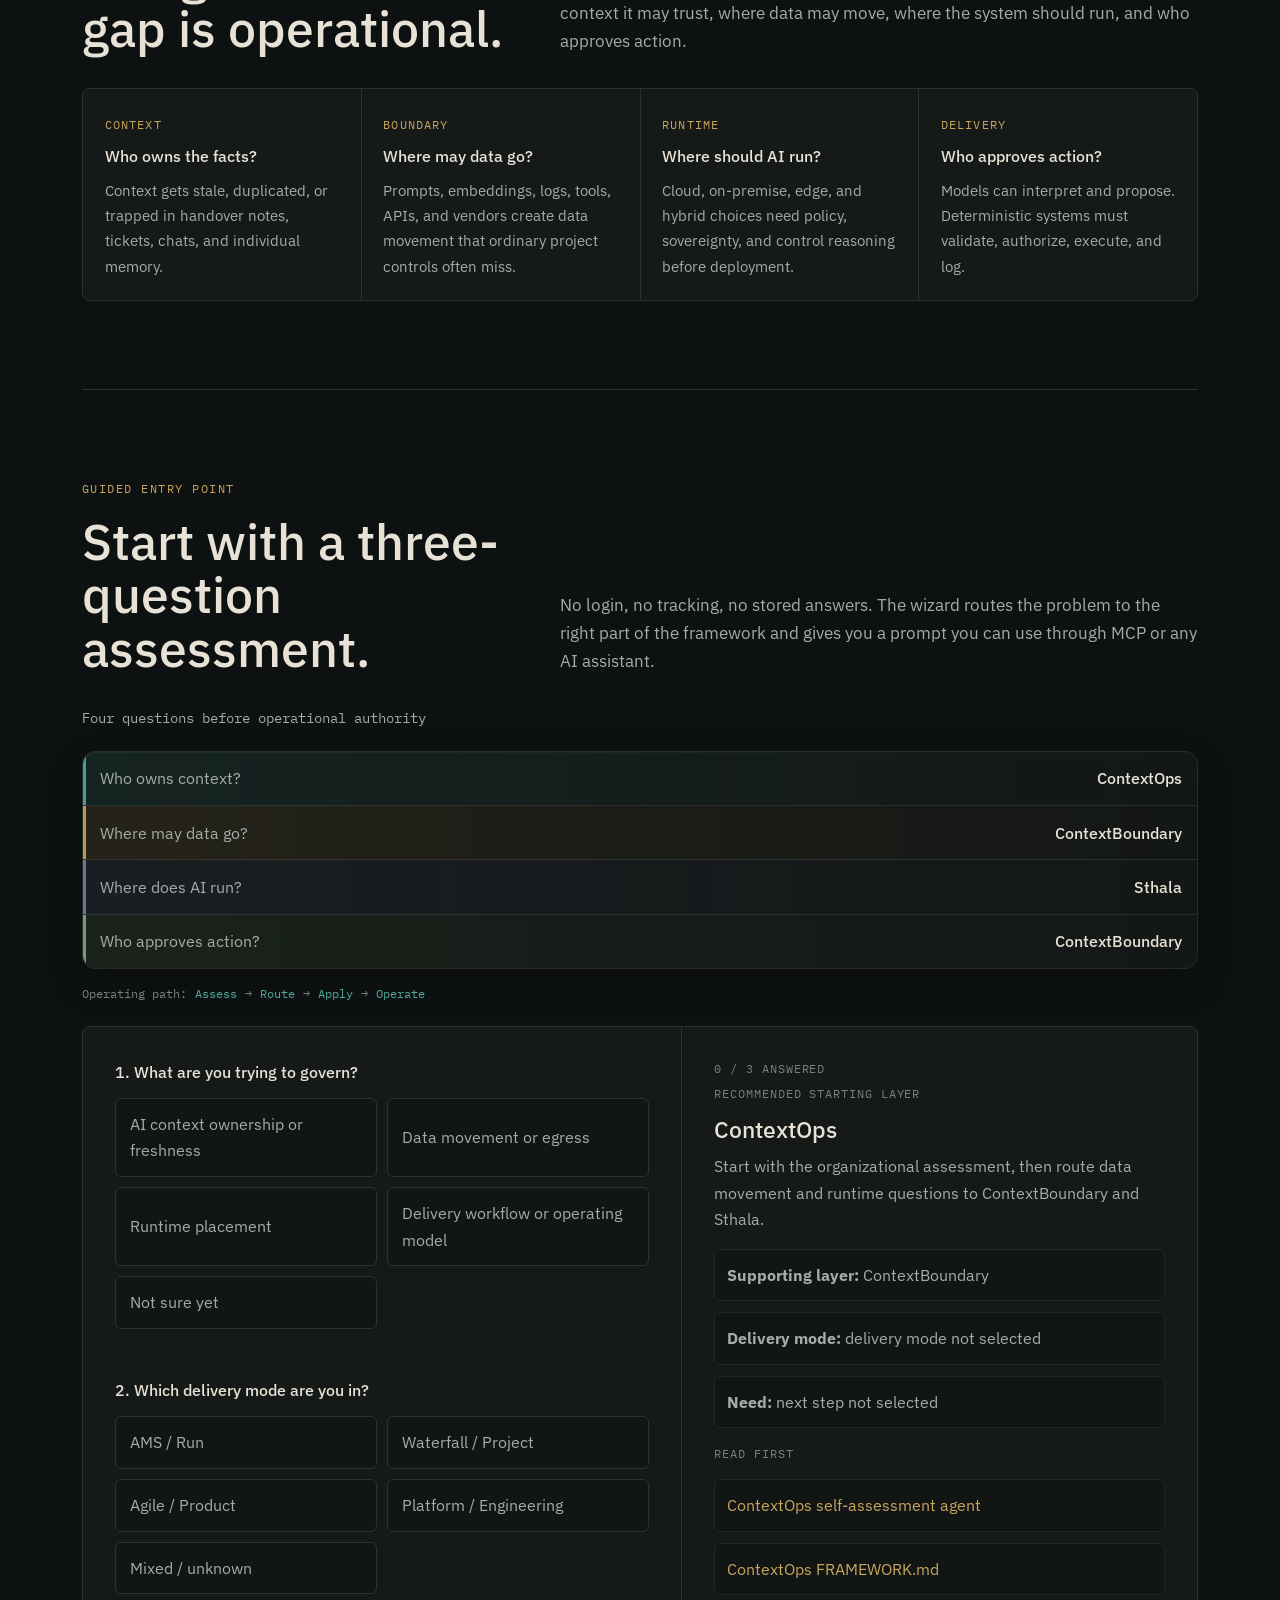
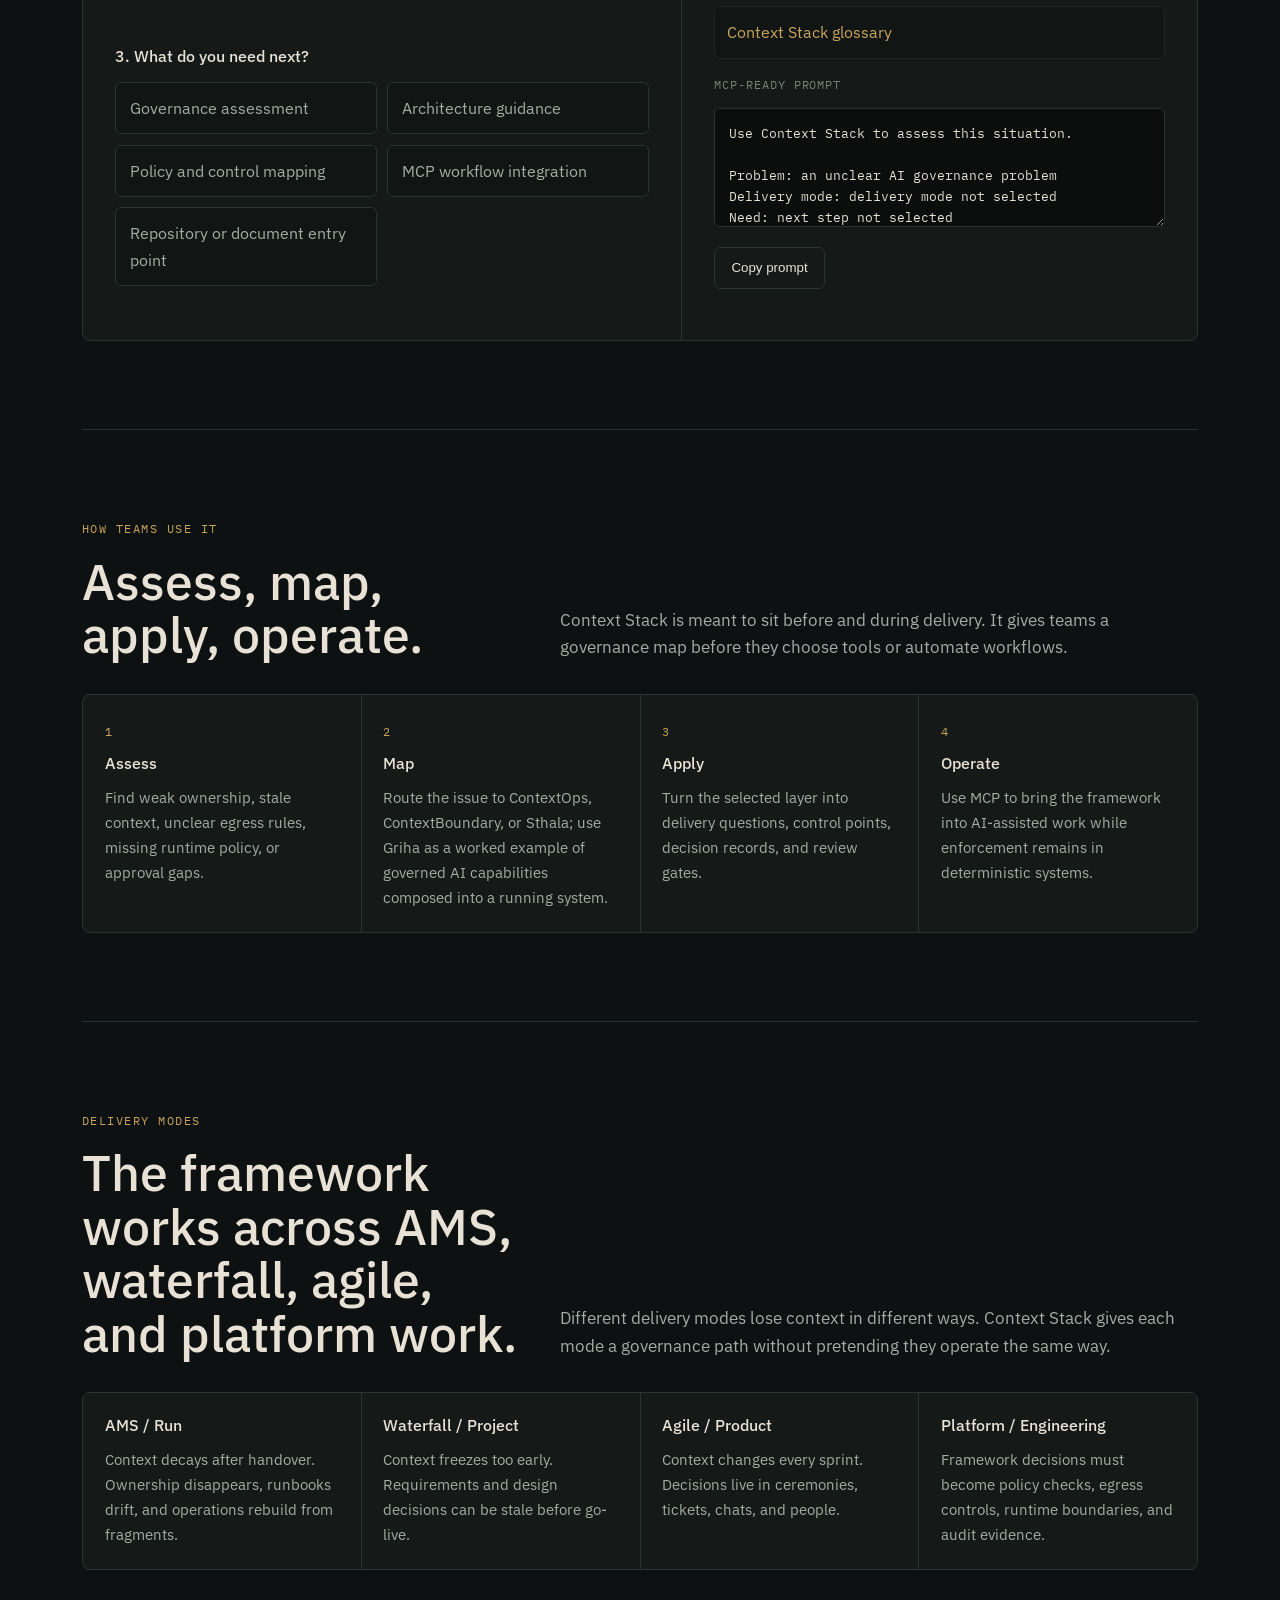
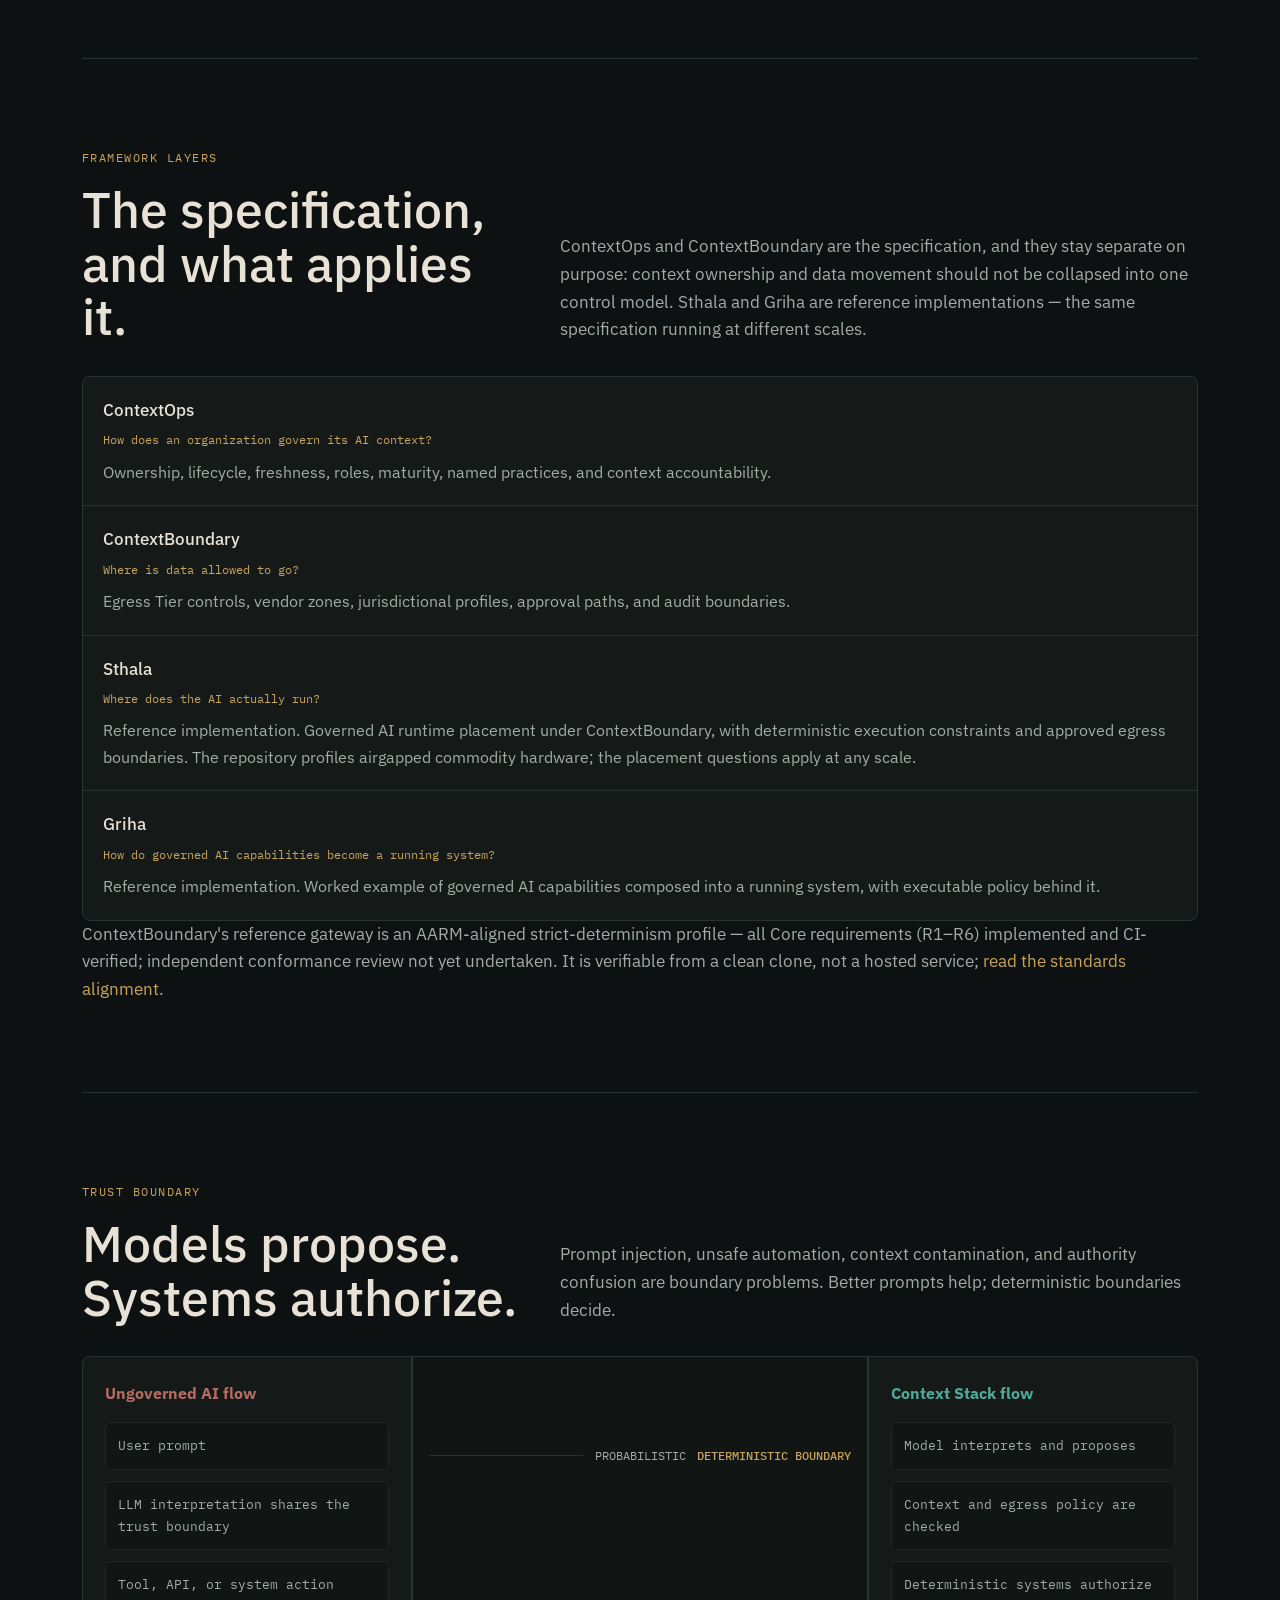
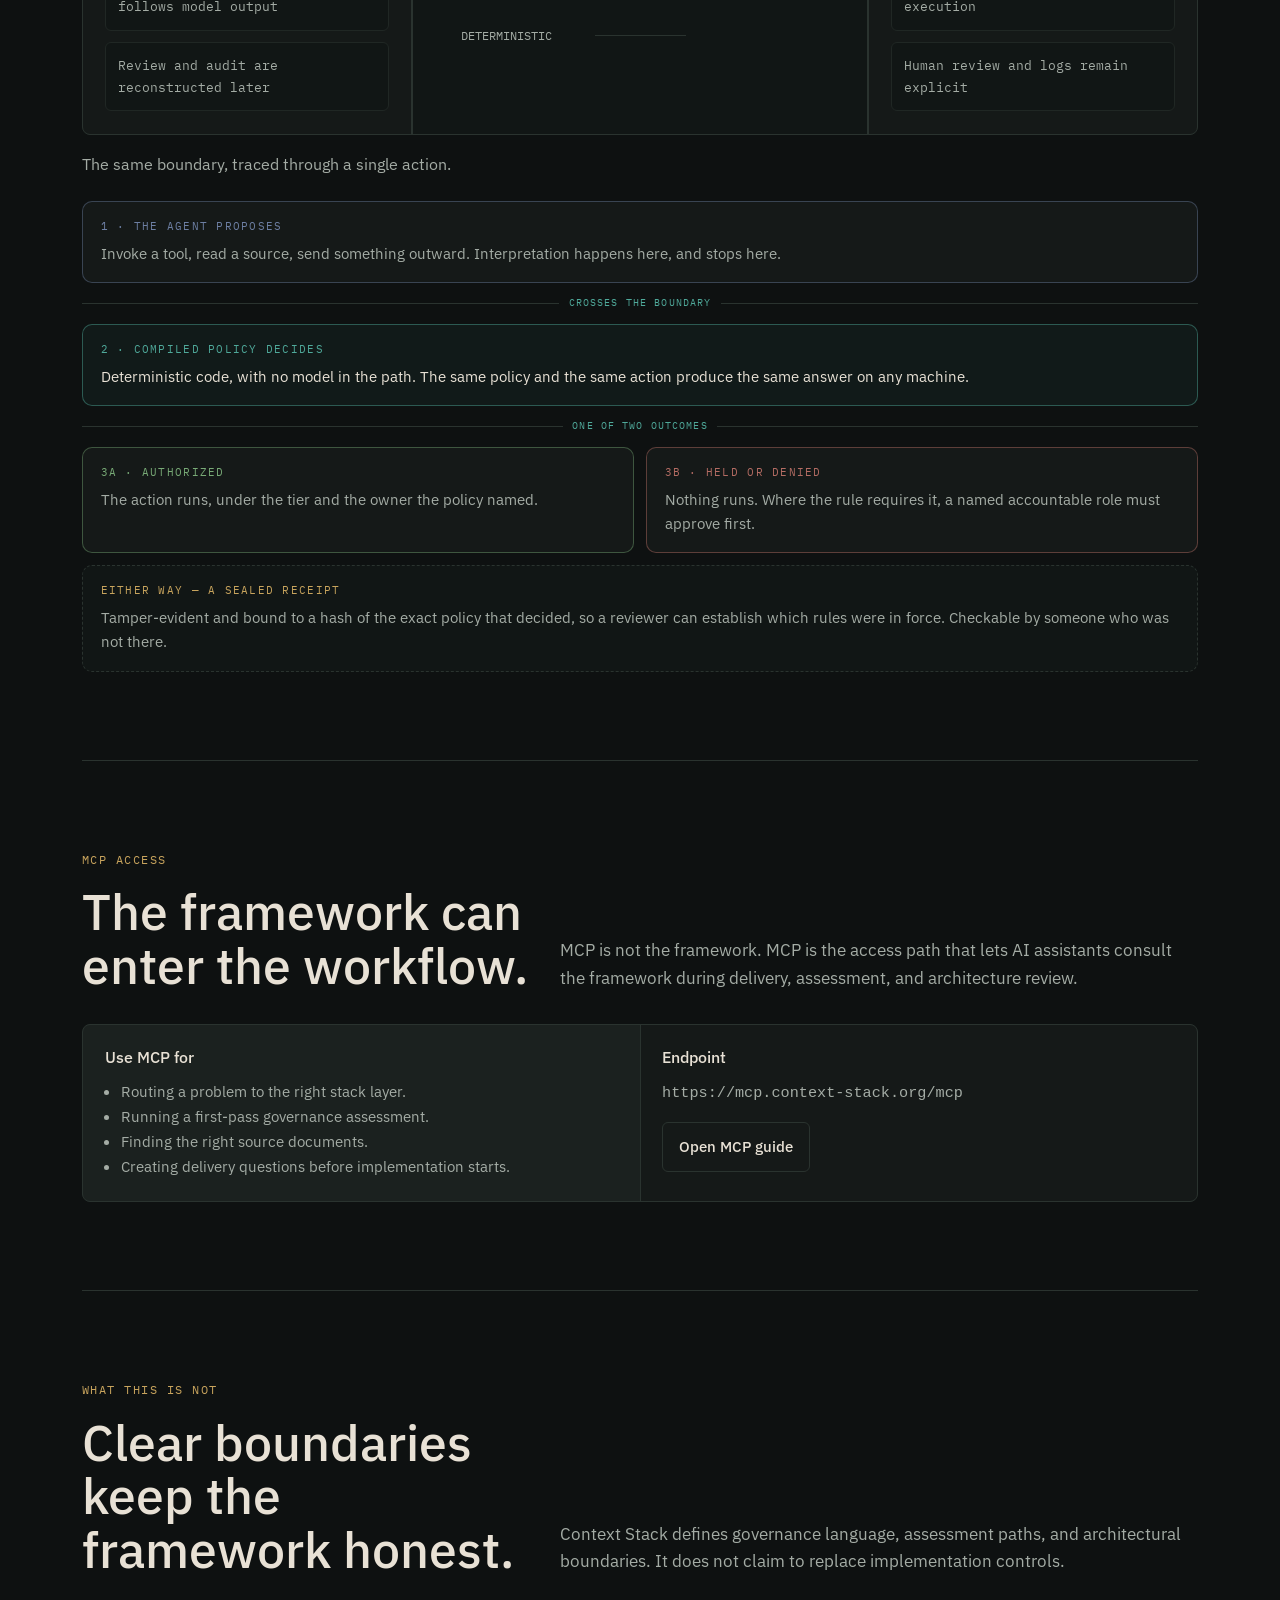
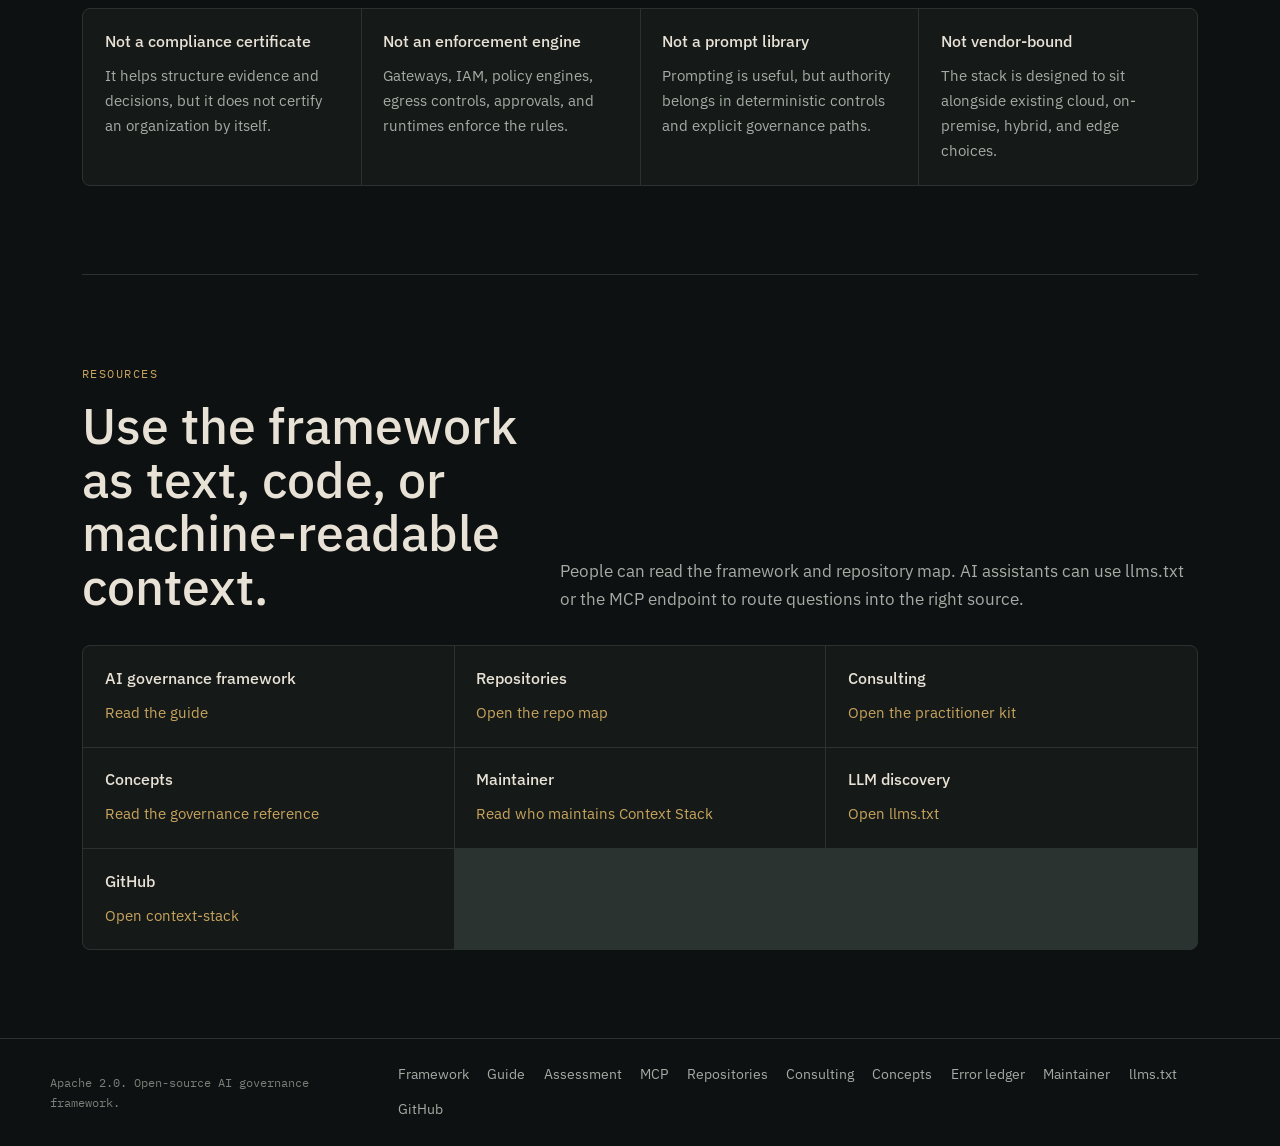
==== commit a8449e14: "site: describe Sthala as a reference implementation, and record the decision repositories.html still" ====
--- a/index.html
+++ b/index.html
@@ -158,6 +158,10 @@
   </div>
   <div class="updates-scroll" tabindex="0">
     <article>
+      <time datetime="2026-09-16">Sep 16</time>
+      <p>The stack now states what it is. ContextOps and ContextBoundary are the specification; the reference gateway, Sthala and Griha are implementations that apply it. The canonical glossary and this homepage had disagreed for months — three projects in one place, four in the other — and two outside reviewers read the four. The definition is now recorded as data alongside the repository map and checked on every run, so the surfaces cannot drift apart again without the check failing.</p>
+    </article>
+    <article>
       <time datetime="2026-09-13">Sep 13</time>
       <p>The framework now documents the delivery mode this site was already offering: a Platform / Engineering overlay in ContextOps, built from three practices the framework already names, so the count of named practices is unchanged. The stack also gained a manifest of its own repositories and a check that fails when the published registries disagree with it &mdash; the reference gateway had been missing from the canonical ownership map. Sthala&rsquo;s shell scripts are pinned to LF, because every one of them failed on a Windows checkout, the installer included. The error ledger moves into the site navigation, and records the specification error that produced this note&rsquo;s own discipline: an expected value copied from an earlier prompt and never recounted.</p>
     </article>
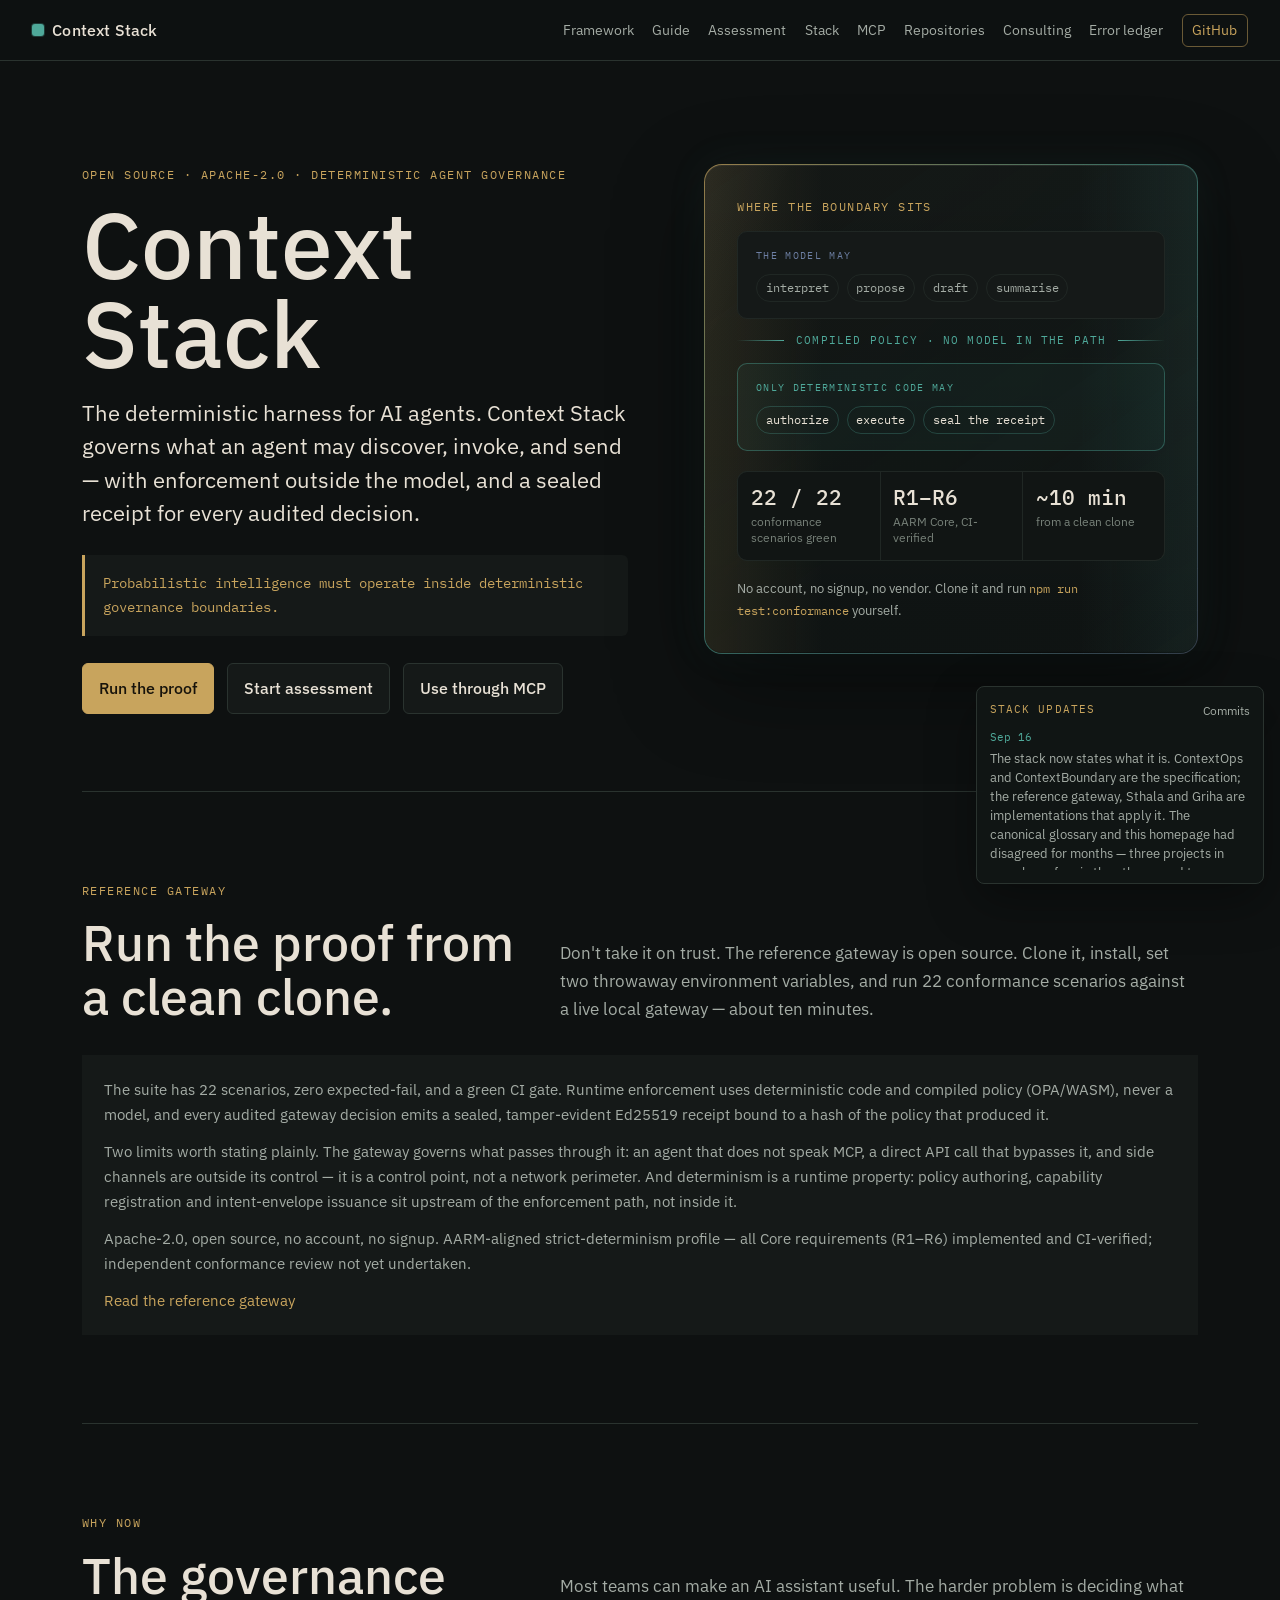
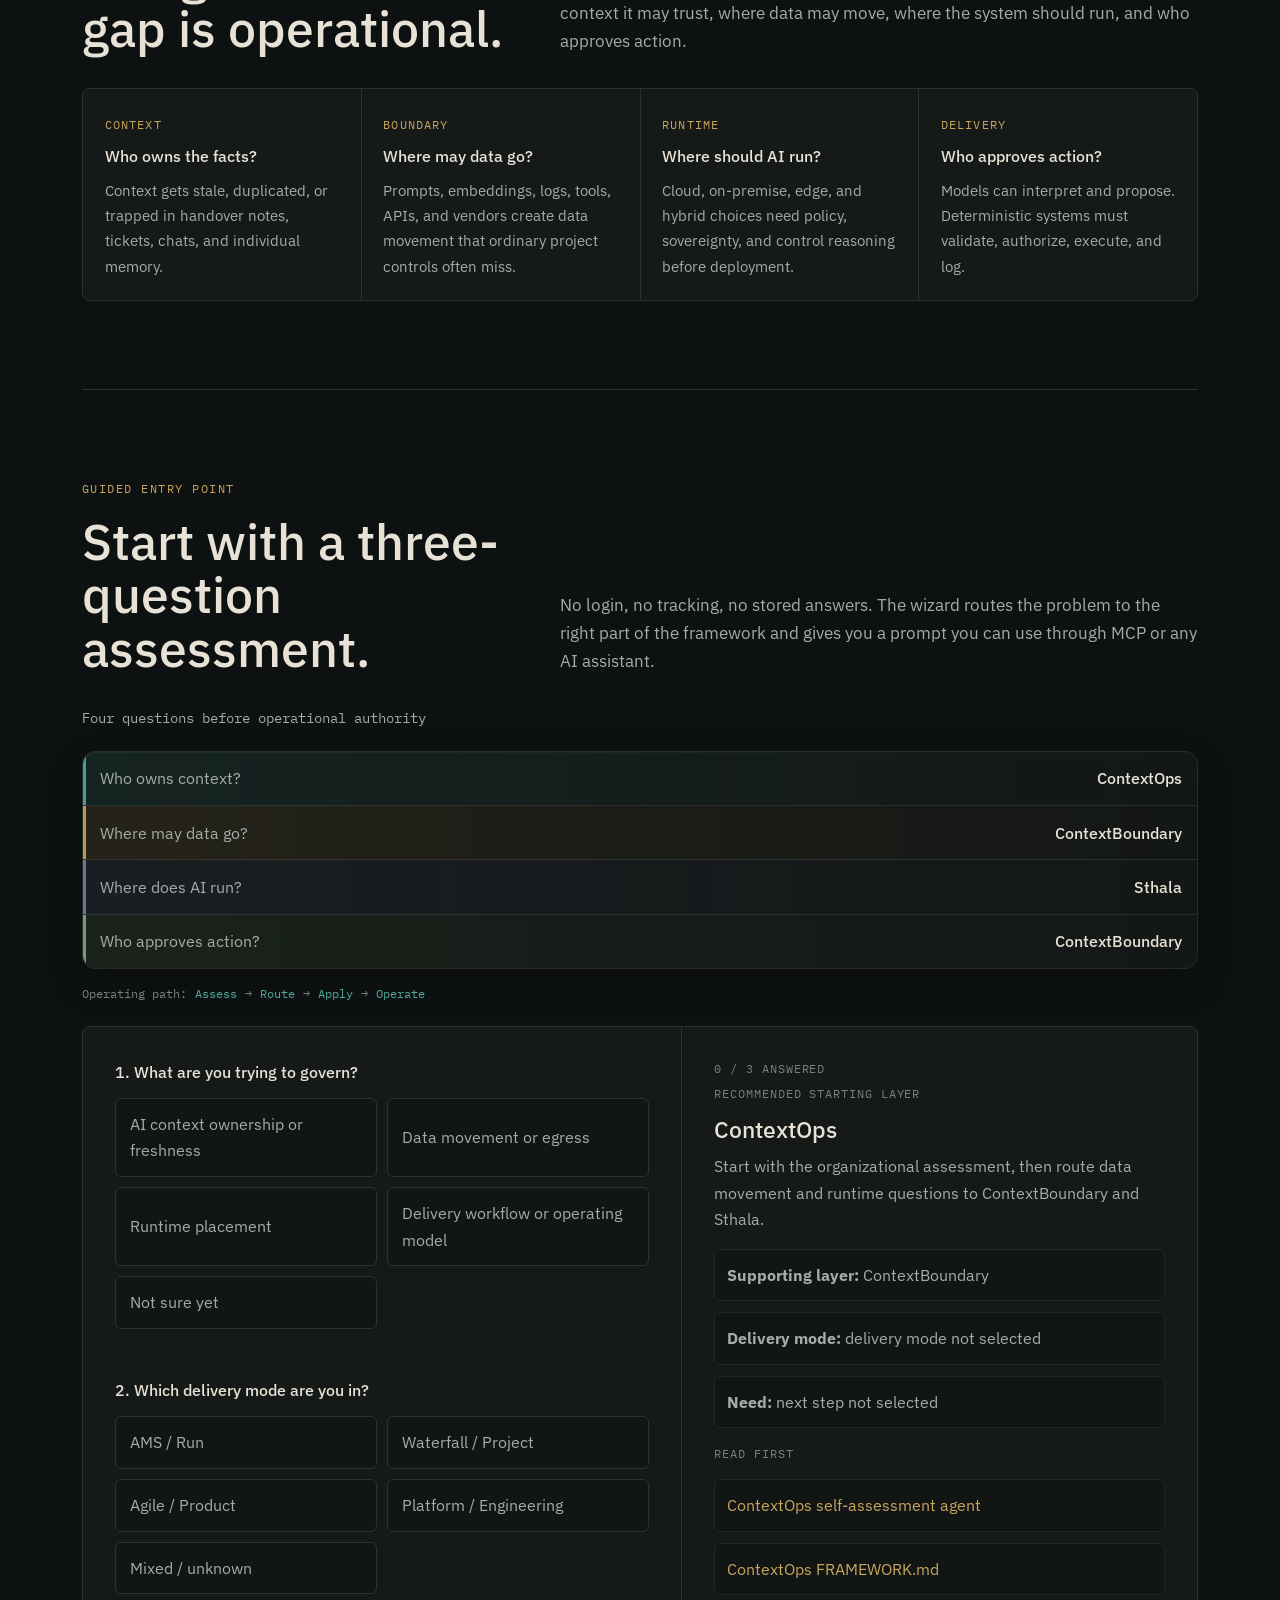
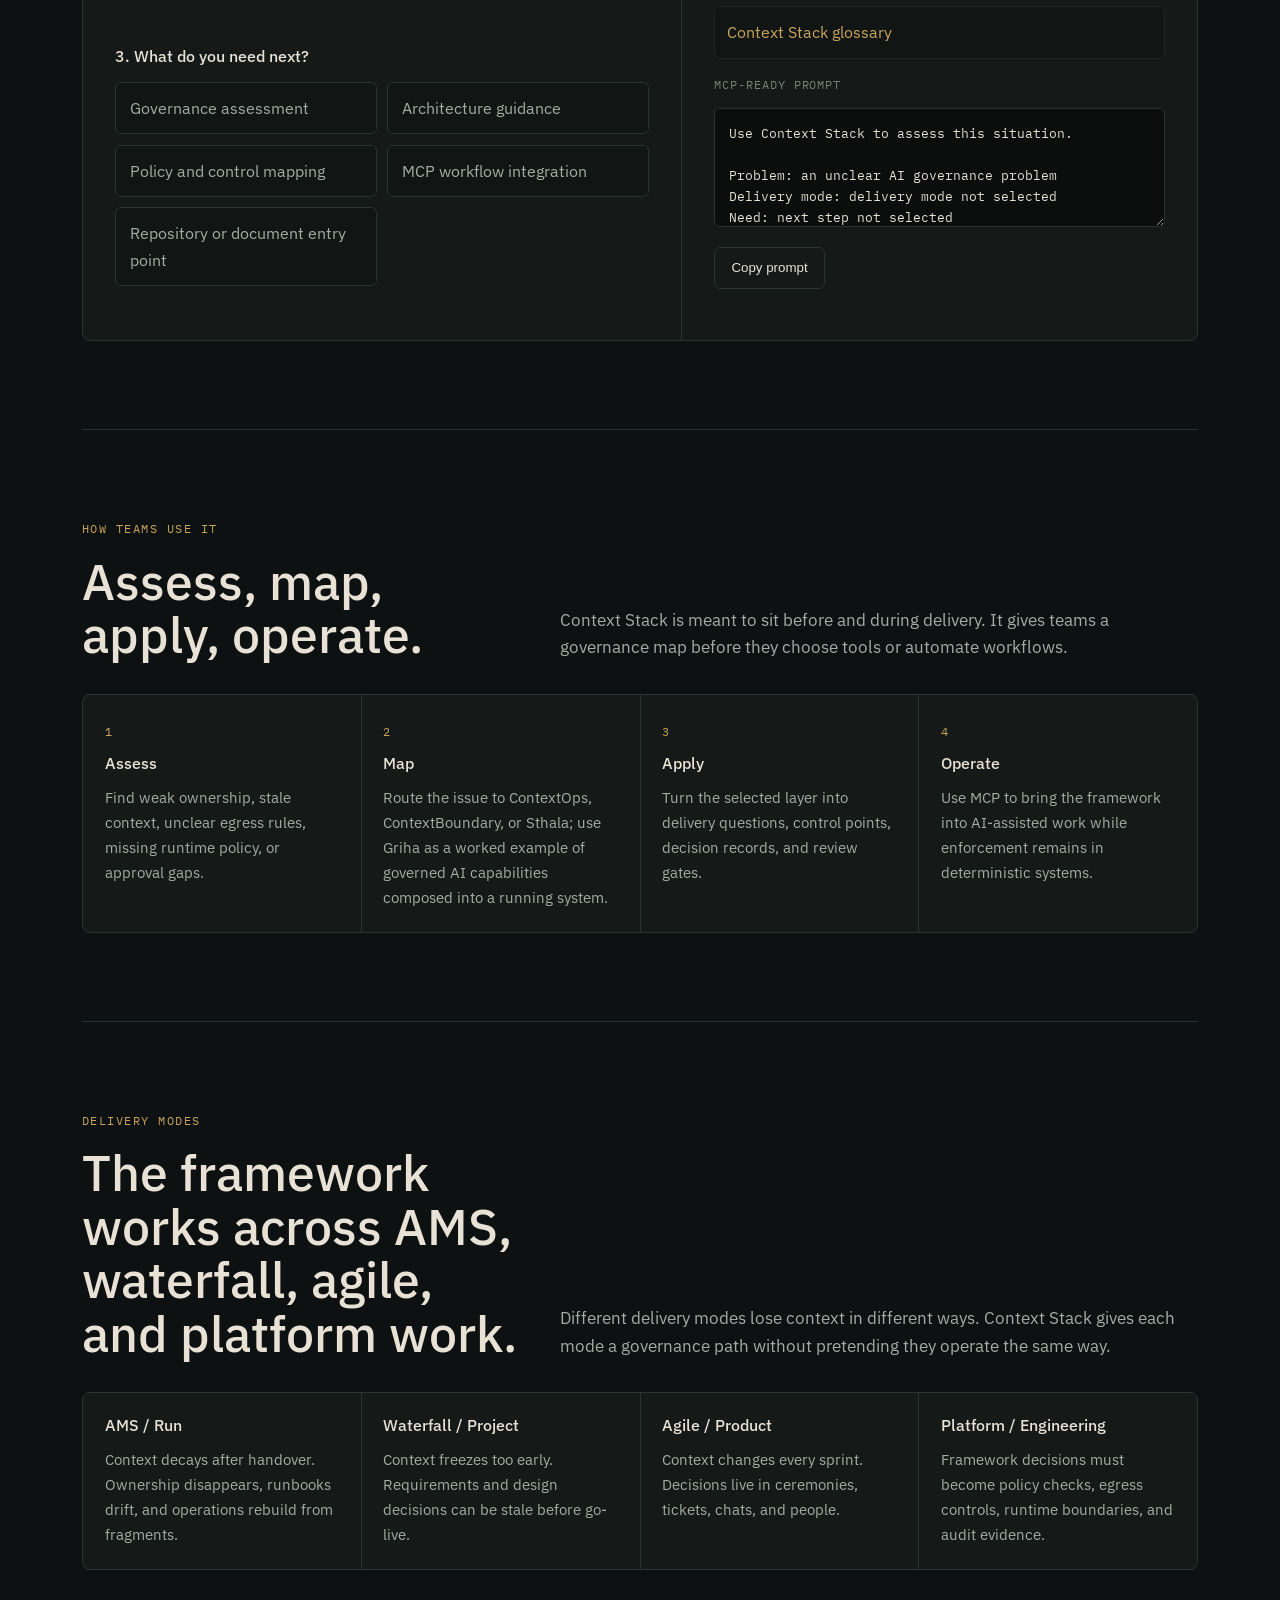
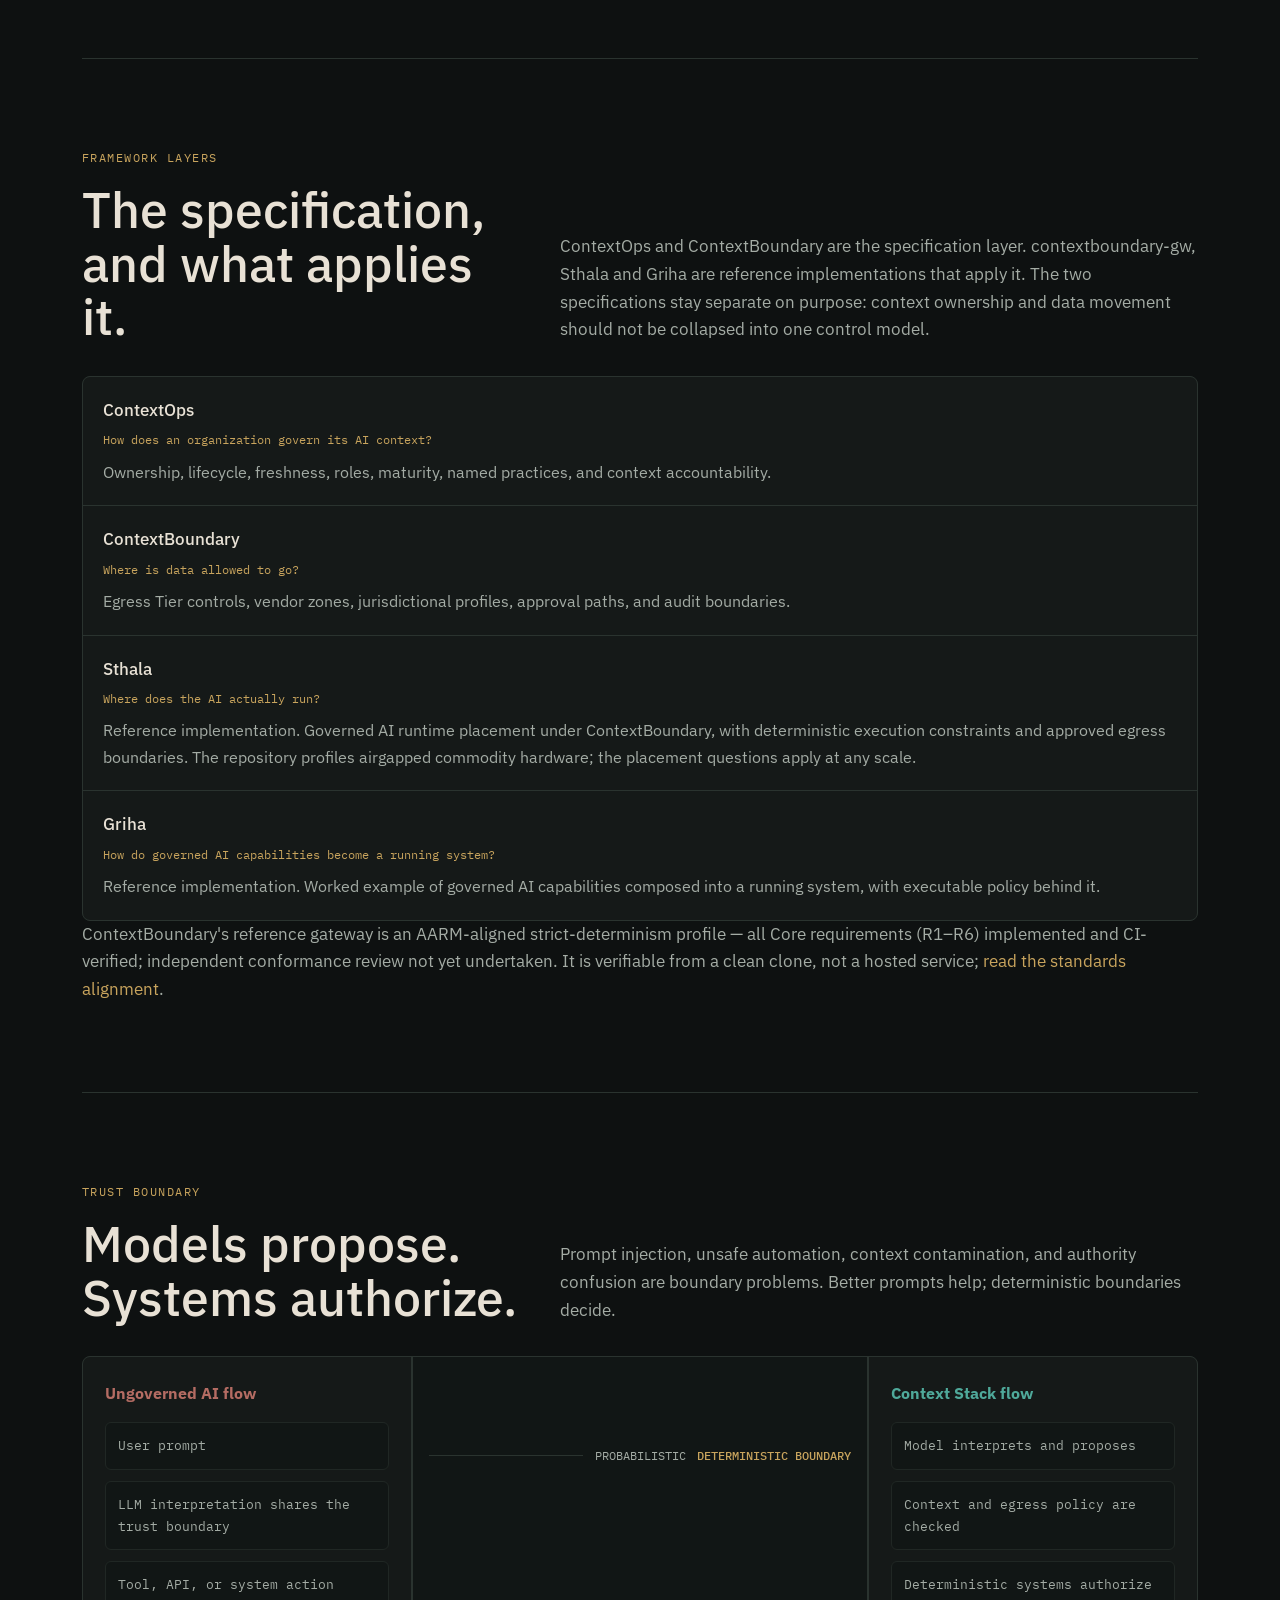
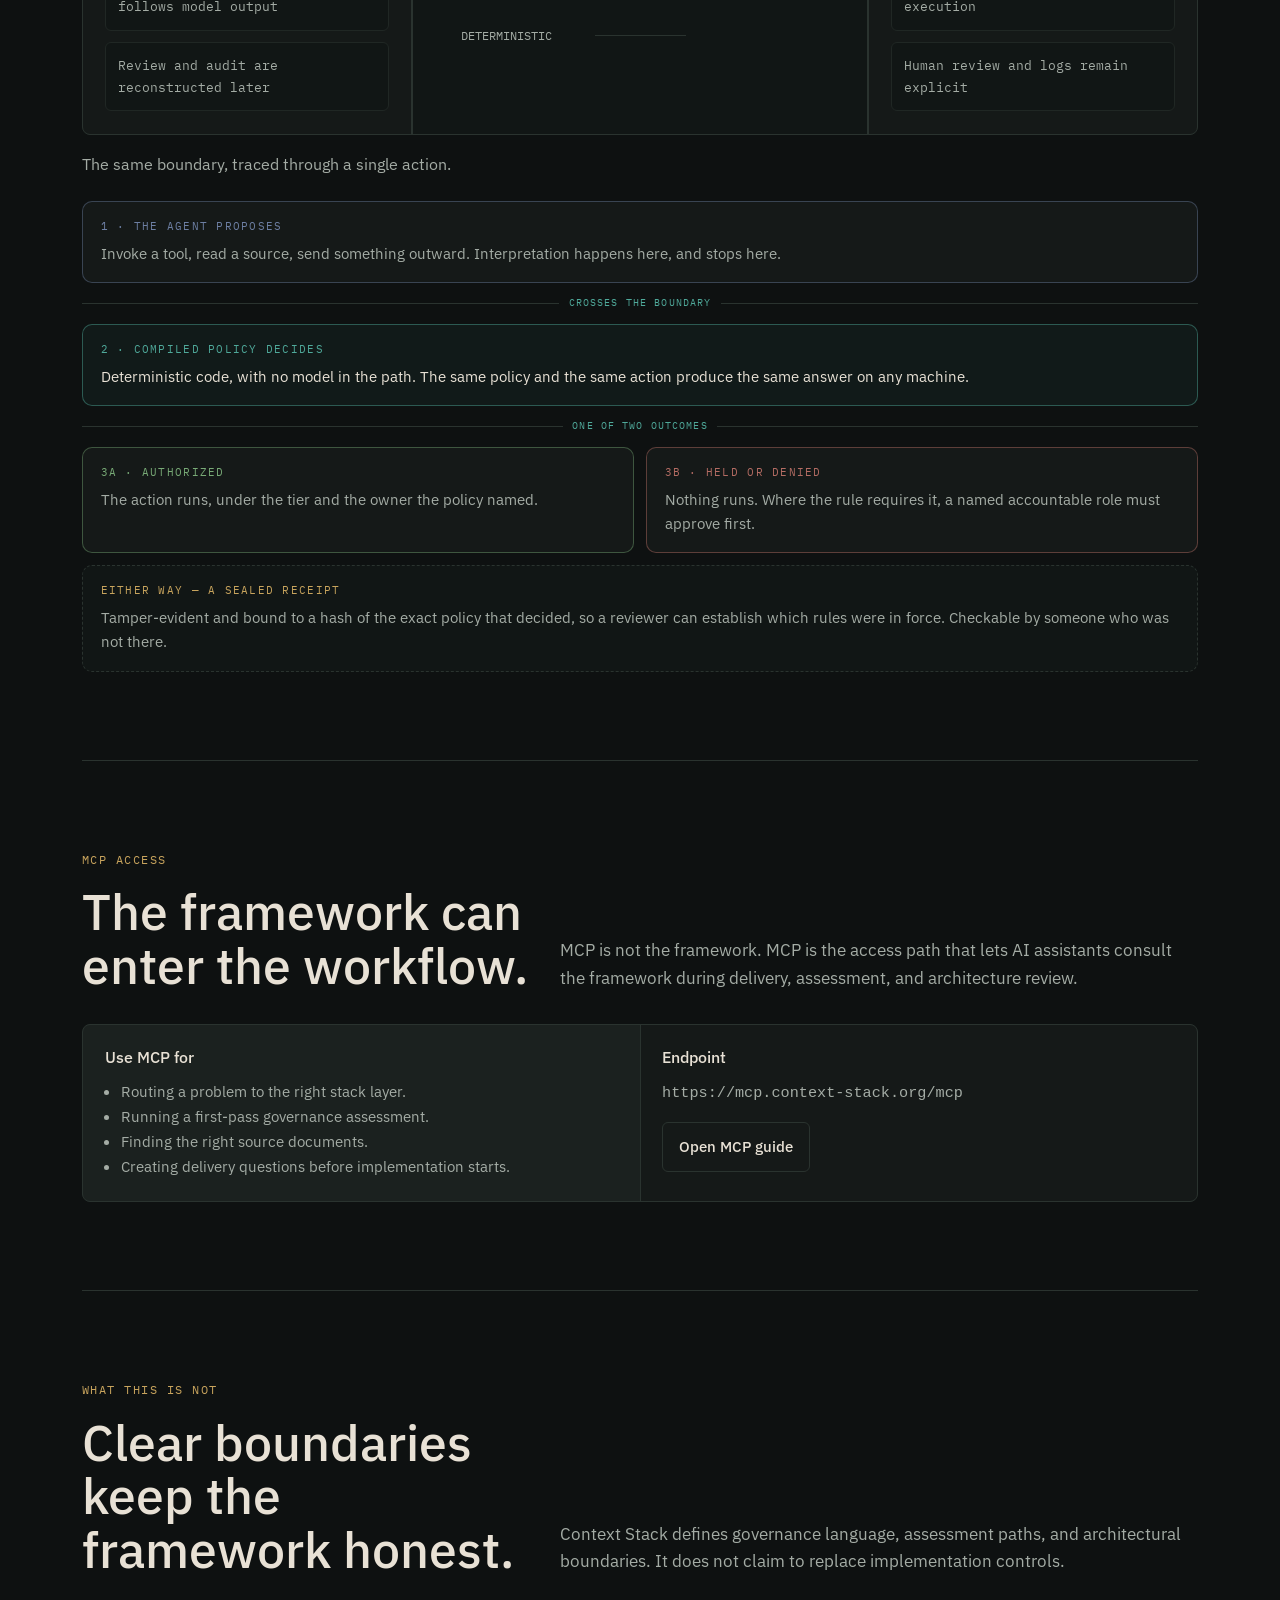
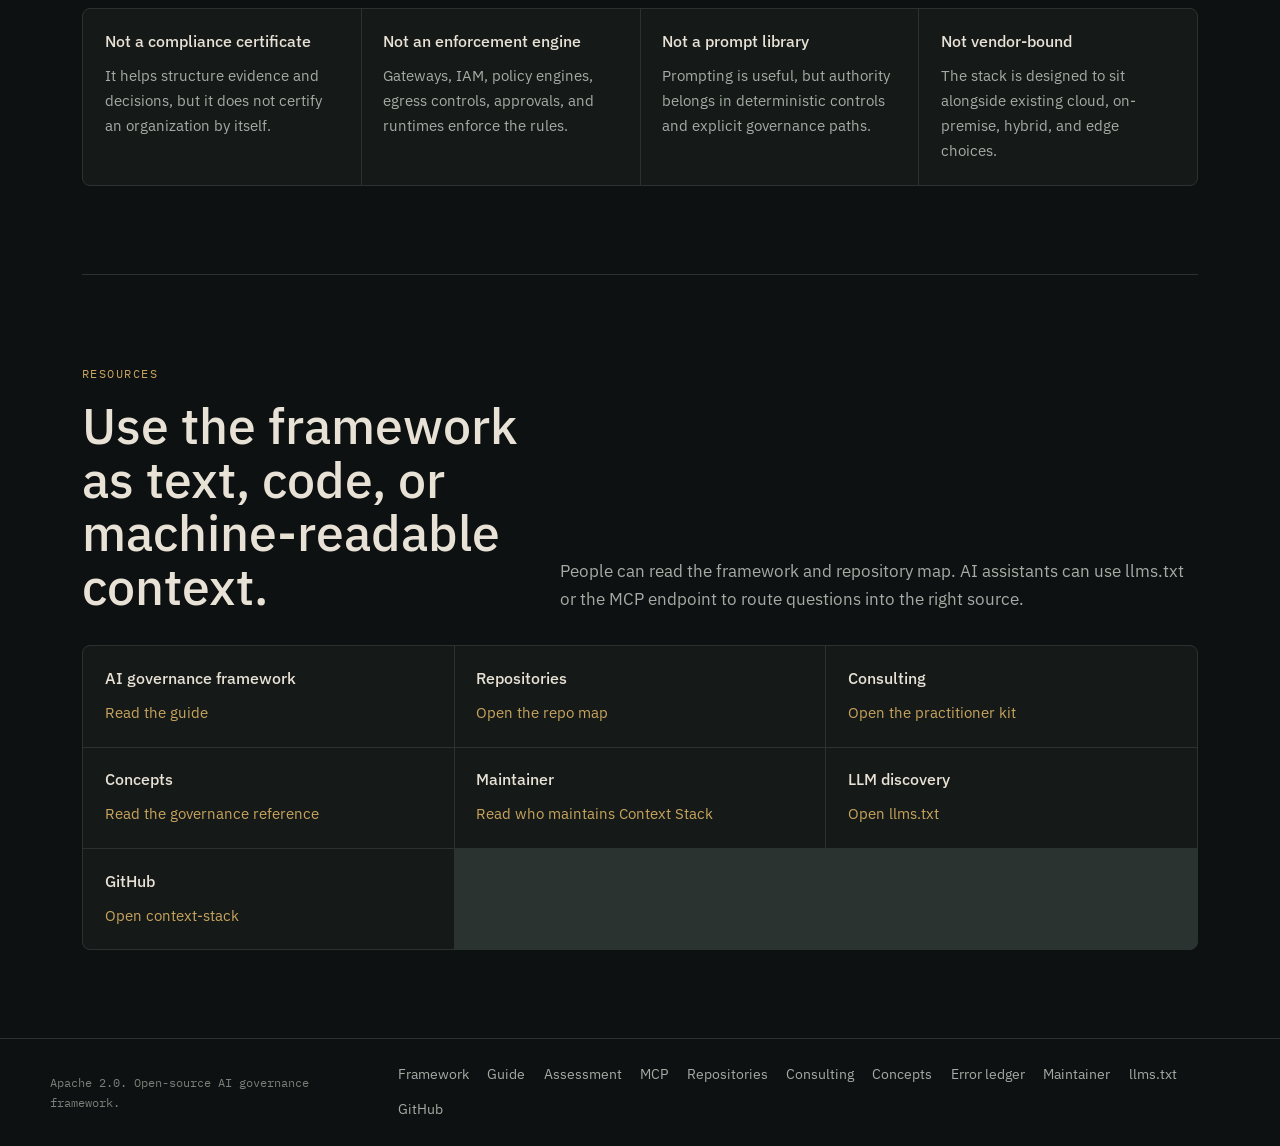
==== commit 885c7a69: "docs: the site states the composition in the canonical words Both canonical site surfaces carry the " ====
--- a/index.html
+++ b/index.html
@@ -518,7 +518,7 @@
         <p class="eyebrow">Framework layers</p>
         <h2>The specification, and what applies it.</h2>
       </div>
-      <p class="section-lede">ContextOps and ContextBoundary are the specification, and they stay separate on purpose: context ownership and data movement should not be collapsed into one control model. Sthala and Griha are reference implementations — the same specification running at different scales.</p>
+      <p class="section-lede">ContextOps and ContextBoundary are the specification layer. contextboundary-gw, Sthala and Griha are reference implementations that apply it. The two specifications stay separate on purpose: context ownership and data movement should not be collapsed into one control model.</p>
     </div>
     <ul class="stack-list">
       <li>
